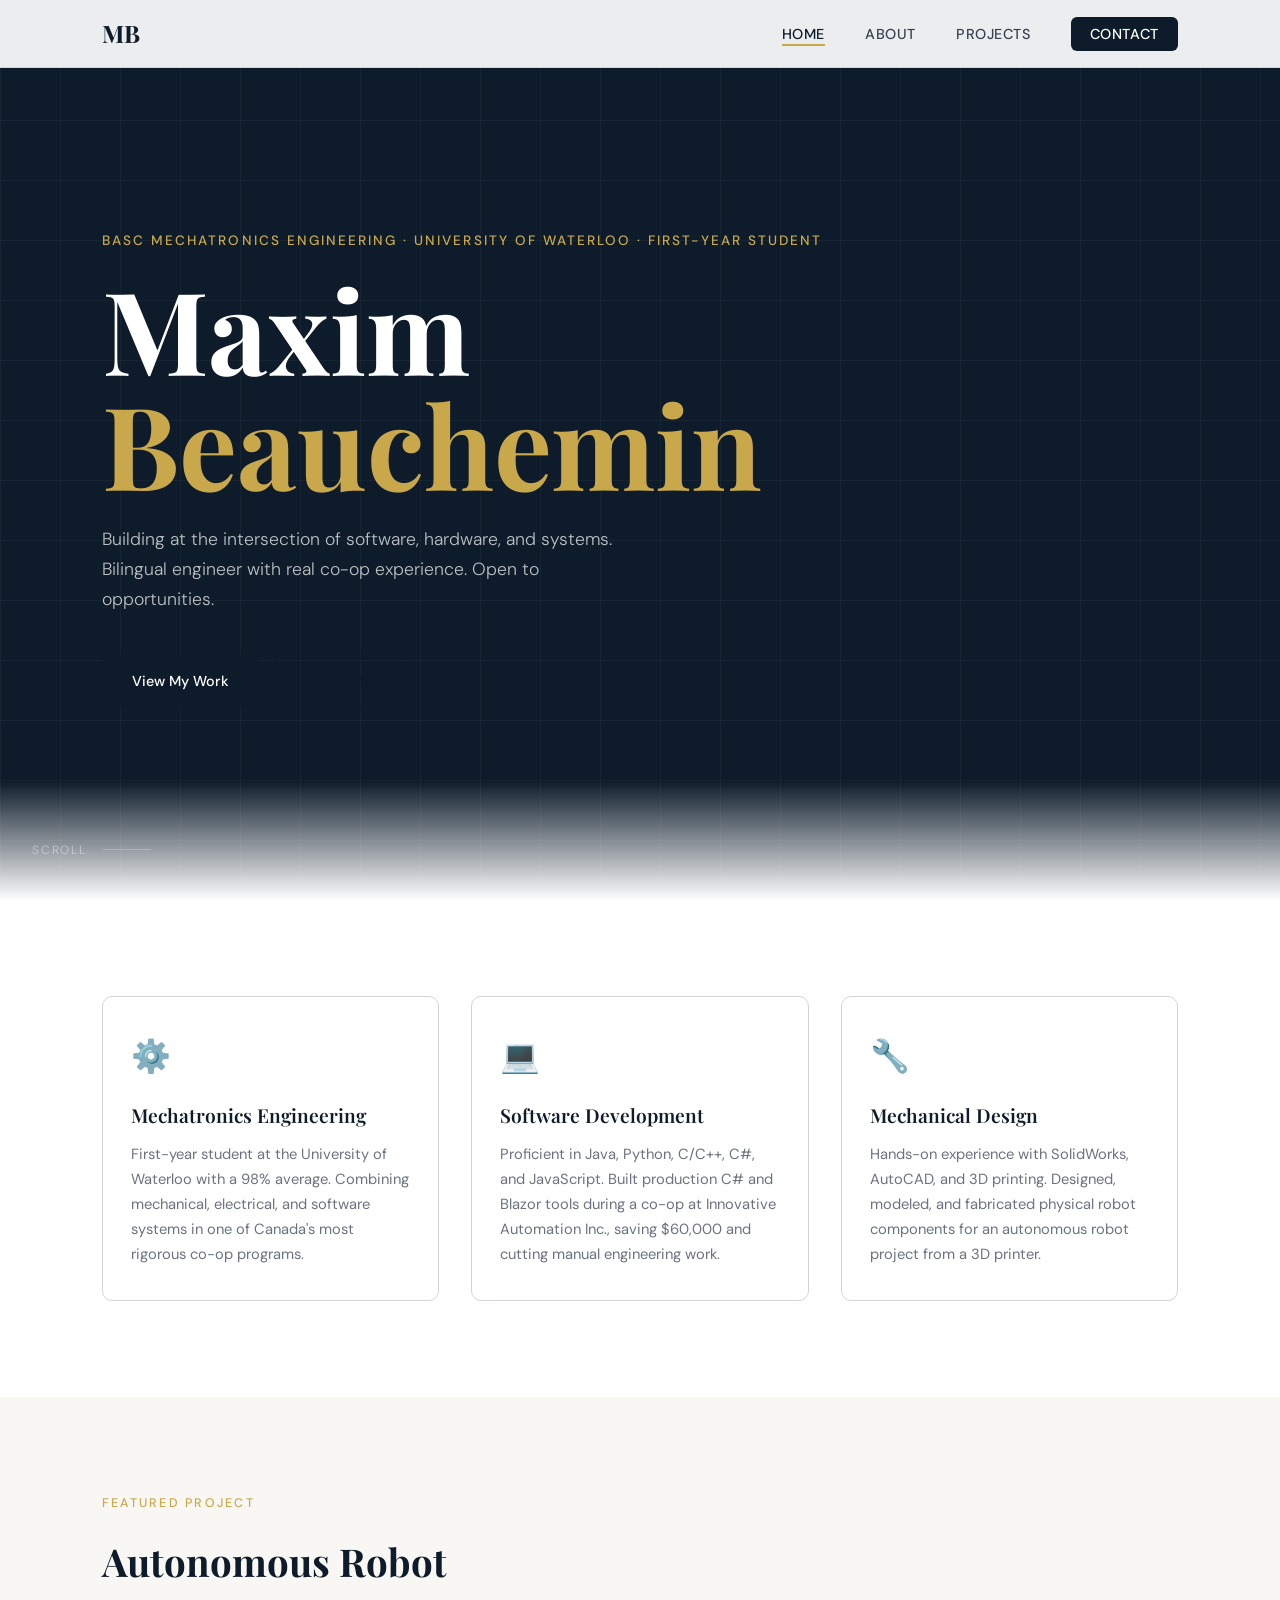
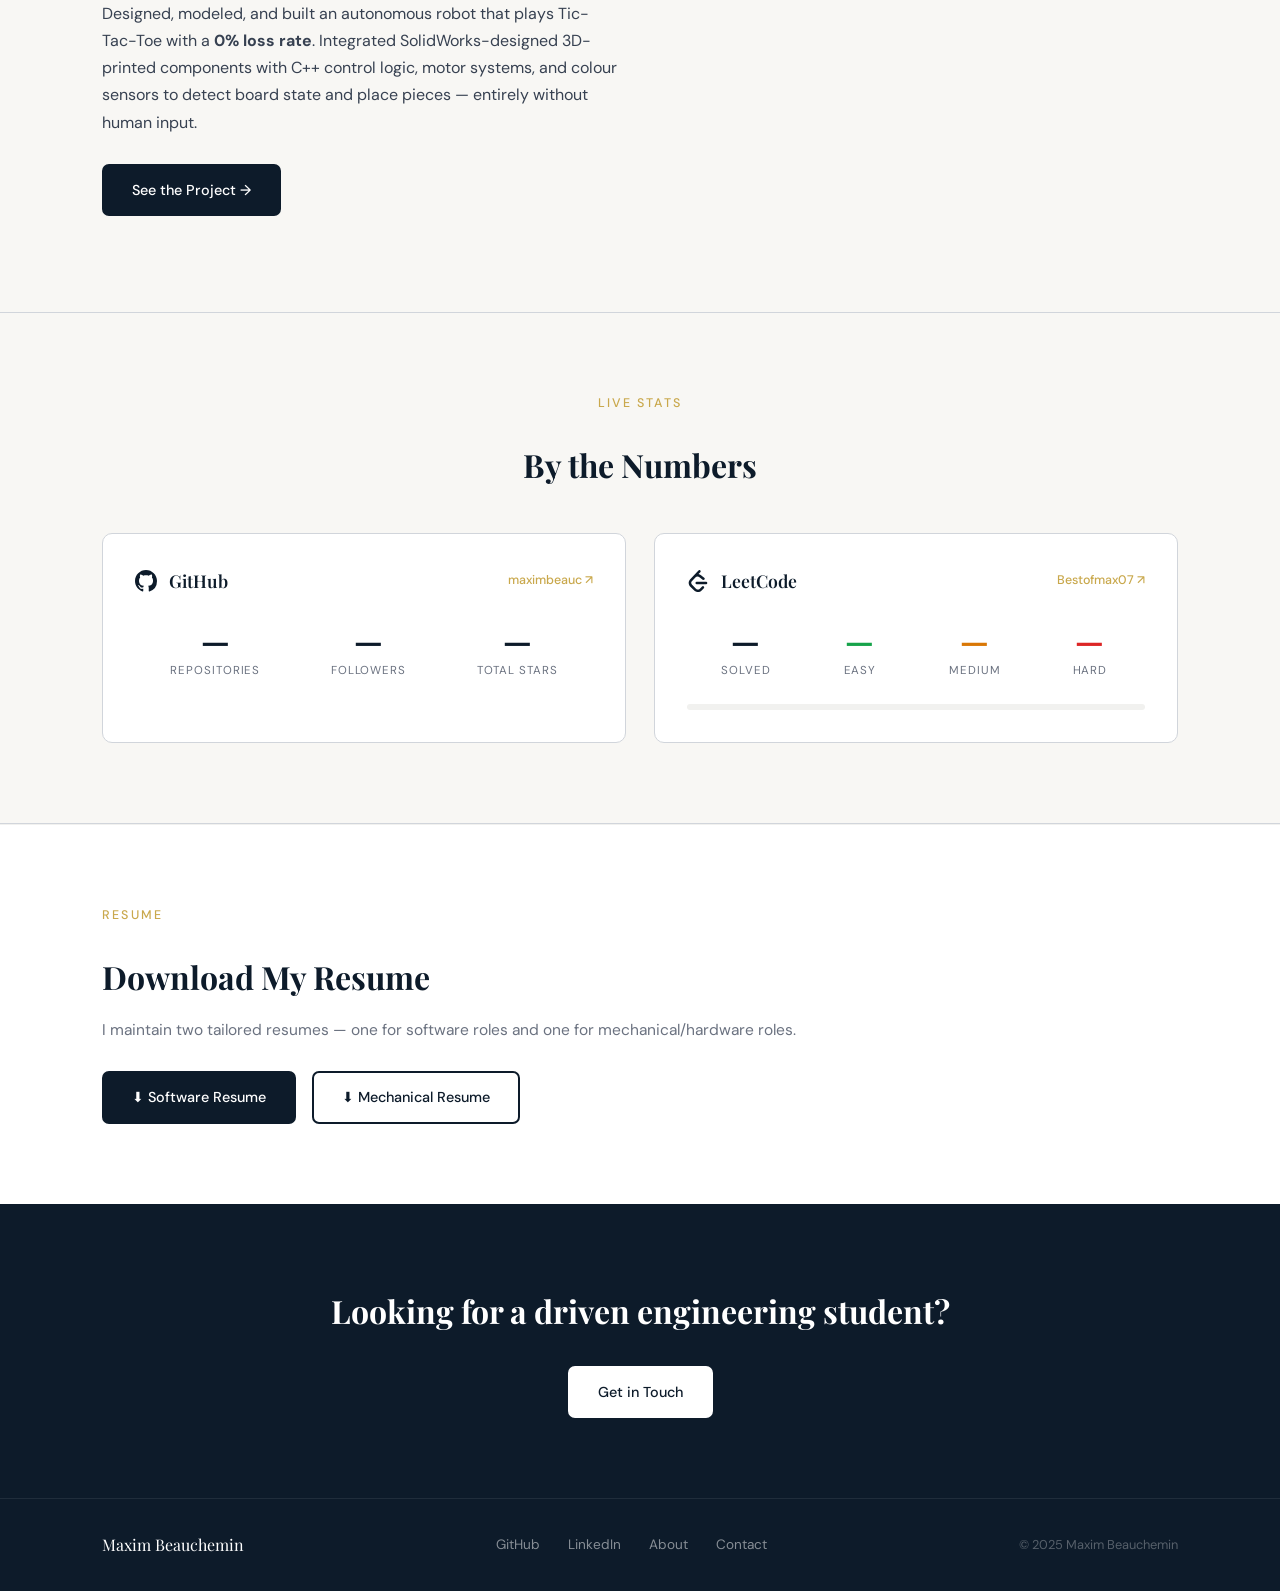
==== index.html @ 8a490d54 "Initial portfolio site" ====
<!DOCTYPE html>
<html lang="en">
<head>
  <meta charset="UTF-8" />
  <meta name="viewport" content="width=device-width, initial-scale=1.0"/>
  <title>Maxim Beauchemin — Mechatronics Engineering</title>
  <link rel="stylesheet" href="css/style.css" />
  <link href="https://fonts.googleapis.com/css2?family=Playfair+Display:wght@400;600;700&family=DM+Sans:ital,wght@0,300;0,400;0,500;1,300&display=swap" rel="stylesheet"/>
</head>
<body>

  <nav class="navbar" id="navbar">
    <div class="nav-inner">
      <a href="index.html" class="nav-logo">MB</a>
      <ul class="nav-links" id="navLinks">
        <li><a href="index.html" class="active">Home</a></li>
        <li><a href="about.html">About</a></li>
        <li><a href="projects.html">Projects</a></li>
        <li><a href="contact.html" class="nav-cta">Contact</a></li>
      </ul>
      <button class="nav-toggle" id="navToggle" aria-label="Toggle menu">
        <span></span><span></span><span></span>
      </button>
    </div>
  </nav>

  <section class="hero">
    <div class="hero-bg">
      <div class="hero-grid"></div>
    </div>
    <div class="hero-content">
      <p class="hero-eyebrow">BaSc Mechatronics Engineering · University of Waterloo · First-Year Student</p>
      <h1 class="hero-title">
        Maxim<br/>
        <span class="hero-title-accent">Beauchemin</span>
      </h1>
      <p class="hero-subtitle">
        Building at the intersection of software, hardware, and systems.<br/>
        Bilingual engineer with real co-op experience. Open to opportunities.
      </p>
      <div class="hero-actions">
        <a href="projects.html" class="btn btn-primary">View My Work</a>
        <a href="about.html" class="btn btn-secondary">About Me</a>
      </div>
    </div>
    <div class="hero-scroll-hint">
      <span>Scroll</span>
      <div class="scroll-line"></div>
    </div>
  </section>

  <section class="highlights">
    <div class="container">
      <div class="highlights-grid">
        <div class="highlight-card" data-animate>
          <div class="hc-icon">⚙️</div>
          <h3>Mechatronics Engineering</h3>
          <p>First-year student at the University of Waterloo with a 98% average. Combining mechanical, electrical, and software systems in one of Canada's most rigorous co-op programs.</p>
        </div>
        <div class="highlight-card" data-animate>
          <div class="hc-icon">💻</div>
          <h3>Software Development</h3>
          <p>Proficient in Java, Python, C/C++, C#, and JavaScript. Built production C# and Blazor tools during a co-op at Innovative Automation Inc., saving $60,000 and cutting manual engineering work.</p>
        </div>
        <div class="highlight-card" data-animate>
          <div class="hc-icon">🔧</div>
          <h3>Mechanical Design</h3>
          <p>Hands-on experience with SolidWorks, AutoCAD, and 3D printing. Designed, modeled, and fabricated physical robot components for an autonomous robot project from a 3D printer.</p>
        </div>
      </div>
    </div>
  </section>

  <section class="featured">
    <div class="container">
      <div class="section-label">Featured Project</div>
      <div class="featured-inner">
        <div class="featured-text">
          <h2>Autonomous Robot</h2>
          <p>Designed, modeled, and built an autonomous robot that plays Tic-Tac-Toe with a <strong>0% loss rate</strong>. Integrated SolidWorks-designed 3D-printed components with C++ control logic, motor systems, and colour sensors to detect board state and place pieces — entirely without human input.</p>
          <a href="projects.html#mte100" class="btn btn-primary">See the Project →</a>
        </div>
      </div>
    </div>
  </section>

  <!-- LIVE STATS -->
  <section class="live-stats">
    <div class="container">
      <div class="section-label" style="text-align:center;">Live Stats</div>
      <h2 class="live-stats-title">By the Numbers</h2>
      <div class="live-stats-grid">

        <!-- GitHub Card -->
        <div class="ls-card">
          <div class="ls-card-header">
            <svg class="ls-icon" viewBox="0 0 24 24" fill="currentColor"><path d="M12 0C5.37 0 0 5.37 0 12c0 5.31 3.435 9.795 8.205 11.385.6.105.825-.255.825-.57 0-.285-.015-1.23-.015-2.235-3.015.555-3.795-.735-4.035-1.41-.135-.345-.72-1.41-1.23-1.695-.42-.225-1.02-.78-.015-.795.945-.015 1.62.87 1.845 1.23 1.08 1.815 2.805 1.305 3.495.99.105-.78.42-1.305.765-1.605-2.67-.3-5.46-1.335-5.46-5.925 0-1.305.465-2.385 1.23-3.225-.12-.3-.54-1.53.12-3.18 0 0 1.005-.315 3.3 1.23.96-.27 1.98-.405 3-.405s2.04.135 3 .405c2.295-1.56 3.3-1.23 3.3-1.23.66 1.65.24 2.88.12 3.18.765.84 1.23 1.905 1.23 3.225 0 4.605-2.805 5.625-5.475 5.925.435.375.81 1.095.81 2.22 0 1.605-.015 2.895-.015 3.3 0 .315.225.69.825.57A12.02 12.02 0 0024 12c0-6.63-5.37-12-12-12z"/></svg>
            <span class="ls-card-title">GitHub</span>
            <a href="https://github.com/maximbeauc" target="_blank" rel="noopener" class="ls-card-link">maximbeauc ↗</a>
          </div>
          <div class="ls-stats-row">
            <div class="ls-stat">
              <span class="ls-num" id="gh-repos">—</span>
              <span class="ls-label">Repositories</span>
            </div>
            <div class="ls-stat">
              <span class="ls-num" id="gh-followers">—</span>
              <span class="ls-label">Followers</span>
            </div>
            <div class="ls-stat">
              <span class="ls-num" id="gh-stars">—</span>
              <span class="ls-label">Total Stars</span>
            </div>
          </div>
        </div>

        <!-- LeetCode Card -->
        <div class="ls-card">
          <div class="ls-card-header">
            <svg class="ls-icon" viewBox="0 0 24 24" fill="currentColor"><path d="M13.483 0a1.374 1.374 0 0 0-.961.438L7.116 6.226l-3.854 4.126a5.266 5.266 0 0 0-1.209 2.104 5.35 5.35 0 0 0-.125.513 5.527 5.527 0 0 0 .062 2.362 5.83 5.83 0 0 0 .349 1.017 5.938 5.938 0 0 0 1.271 1.818l4.277 4.193.039.038c2.248 2.165 5.852 2.133 8.063-.074l2.396-2.392c.54-.54.54-1.414.003-1.955a1.378 1.378 0 0 0-1.951-.003l-2.396 2.392a3.021 3.021 0 0 1-4.205.038l-.02-.019-4.276-4.193c-.652-.64-.972-1.469-.948-2.263a2.68 2.68 0 0 1 .066-.523 2.545 2.545 0 0 1 .619-1.164L9.13 8.114c1.058-1.134 3.204-1.27 4.43-.278l3.501 2.831c.593.48 1.461.387 1.94-.207a1.384 1.384 0 0 0-.207-1.943l-3.5-2.831c-.8-.647-1.766-1.045-2.774-1.202l2.015-2.158A1.384 1.384 0 0 0 13.483 0zm-2.866 12.815a1.38 1.38 0 0 0-1.38 1.382 1.38 1.38 0 0 0 1.38 1.382H20.79a1.38 1.38 0 0 0 1.38-1.382 1.38 1.38 0 0 0-1.38-1.382z"/></svg>
            <span class="ls-card-title">LeetCode</span>
            <a href="https://leetcode.com/Bestofmax07" target="_blank" rel="noopener" class="ls-card-link">Bestofmax07 ↗</a>
          </div>
          <div class="ls-stats-row">
            <div class="ls-stat">
              <span class="ls-num" id="lc-total">—</span>
              <span class="ls-label">Solved</span>
            </div>
            <div class="ls-stat">
              <span class="ls-num ls-easy" id="lc-easy">—</span>
              <span class="ls-label">Easy</span>
            </div>
            <div class="ls-stat">
              <span class="ls-num ls-medium" id="lc-medium">—</span>
              <span class="ls-label">Medium</span>
            </div>
            <div class="ls-stat">
              <span class="ls-num ls-hard" id="lc-hard">—</span>
              <span class="ls-label">Hard</span>
            </div>
          </div>
          <div class="lc-bar-wrap">
            <div class="lc-bar">
              <div class="lc-bar-fill lc-bar-easy"  id="lc-bar-easy"></div>
              <div class="lc-bar-fill lc-bar-medium" id="lc-bar-medium"></div>
              <div class="lc-bar-fill lc-bar-hard"   id="lc-bar-hard"></div>
            </div>
          </div>
        </div>

      </div>
    </div>
  </section>


  <section class="resume-section">
    <div class="container">
      <div class="section-label">Resume</div>
      <h2>Download My Resume</h2>
      <p>I maintain two tailored resumes — one for software roles and one for mechanical/hardware roles.</p>
      <div class="resume-buttons">
        <a href="assets/Resumes/Software_Resume.pdf" download class="btn btn-primary">⬇ Software Resume</a>
        <a href="assets/Resumes/Mechanical_Resume.pdf" download class="btn btn-secondary">⬇ Mechanical Resume</a>
      </div>
    </div>
  </section>
  
  <section class="cta-strip">
    <div class="container">
      <h2>Looking for a driven engineering student?</h2>
      <a href="contact.html" class="btn btn-light">Get in Touch</a>
    </div>
  </section>

  <footer class="footer">
    <div class="container footer-inner">
      <span class="footer-name">Maxim Beauchemin</span>
      <div class="footer-links">
        <a href="https://github.com/maximbeauc" target="_blank" rel="noopener">GitHub</a>
        <a href="https://linkedin.com/in/maximbeauc" target="_blank" rel="noopener">LinkedIn</a>
        <a href="about.html">About</a>
        <a href="contact.html">Contact</a>
      </div>
      <span class="footer-copy">© 2025 Maxim Beauchemin</span>
    </div>
  </footer>

  <script src="js/main.js"></script>
</body>
</html>
---- css/style.css ----
/* =============================================
   MAXIM BEAUCHEMIN — PORTFOLIO
   Professional & Polished
   ============================================= */

:root {
  --navy:    #0d1b2a;
  --navy-mid:#1b2e44;
  --blue:    #1a56db;
  --blue-lt: #3b82f6;
  --gold:    #c9a84c;
  --gold-lt: #e8c96a;
  --white:   #ffffff;
  --off-white:#f8f7f4;
  --gray-100:#f1f1ef;
  --gray-300:#d1d5db;
  --gray-500:#6b7280;
  --gray-700:#374151;
  --text:    #1a1a2e;

  --font-display: 'Playfair Display', Georgia, serif;
  --font-body:    'DM Sans', sans-serif;

  --nav-h: 68px;
  --radius: 10px;
  --shadow: 0 4px 24px rgba(13,27,42,0.10);
  --shadow-lg: 0 12px 48px rgba(13,27,42,0.16);
  --transition: 0.25s ease;
}

*, *::before, *::after { box-sizing: border-box; margin: 0; padding: 0; }
html { scroll-behavior: smooth; font-size: 16px; }
body {
  font-family: var(--font-body);
  color: var(--text);
  background: var(--white);
  line-height: 1.7;
  -webkit-font-smoothing: antialiased;
}
img { max-width: 100%; display: block; }
a { color: inherit; text-decoration: none; }
ul { list-style: none; }
.container { max-width: 1140px; margin: 0 auto; padding: 0 2rem; }

/* NAV */
.navbar {
  position: fixed; top: 0; left: 0; right: 0;
  z-index: 1000; height: var(--nav-h);
  background: rgba(255,255,255,0.92);
  backdrop-filter: blur(12px);
  border-bottom: 1px solid var(--gray-300);
  transition: box-shadow var(--transition);
}
.navbar.scrolled { box-shadow: var(--shadow); }
.nav-inner {
  max-width: 1140px; margin: 0 auto; padding: 0 2rem;
  height: 100%; display: flex; align-items: center; justify-content: space-between;
}
.nav-logo { font-family: var(--font-display); font-weight: 700; font-size: 1.5rem; color: var(--navy); }
.nav-links { display: flex; align-items: center; gap: 2.5rem; }
.nav-links a {
  font-size: 0.9rem; font-weight: 500; color: var(--gray-700);
  letter-spacing: 0.04em; text-transform: uppercase;
  transition: color var(--transition); position: relative;
}
.nav-links a::after {
  content: ''; position: absolute; bottom: -3px; left: 0; right: 0;
  height: 2px; background: var(--gold);
  transform: scaleX(0); transition: transform var(--transition);
}
.nav-links a:hover, .nav-links a.active { color: var(--navy); }
.nav-links a:hover::after, .nav-links a.active::after { transform: scaleX(1); }
.nav-links .nav-cta {
  background: var(--navy); color: var(--white) !important;
  padding: 0.5rem 1.2rem; border-radius: 6px;
  transition: background var(--transition), transform var(--transition);
}
.nav-links .nav-cta::after { display: none; }
.nav-links .nav-cta:hover { background: var(--blue); transform: translateY(-1px); }
.nav-toggle { display: none; flex-direction: column; gap: 5px; background: none; border: none; cursor: pointer; padding: 4px; }
.nav-toggle span { display: block; width: 24px; height: 2px; background: var(--navy); border-radius: 2px; transition: var(--transition); }

/* BUTTONS */
.btn {
  display: inline-flex; align-items: center; gap: 0.4rem;
  font-family: var(--font-body); font-size: 0.9rem; font-weight: 500;
  padding: 0.75rem 1.75rem; border-radius: 7px; cursor: pointer;
  transition: all var(--transition); border: 2px solid transparent;
}
.btn-primary { background: var(--navy); color: var(--white); border-color: var(--navy); }
.btn-primary:hover { background: var(--blue); border-color: var(--blue); transform: translateY(-2px); box-shadow: 0 6px 20px rgba(26,86,219,0.25); }
.btn-secondary { background: transparent; color: var(--navy); border-color: var(--navy); }
.btn-secondary:hover { background: var(--navy); color: var(--white); transform: translateY(-2px); }
.btn-light { background: var(--white); color: var(--navy); border-color: var(--white); }
.btn-light:hover { background: var(--gold-lt); border-color: var(--gold-lt); transform: translateY(-2px); }
.btn-sm { font-size: 0.82rem; padding: 0.5rem 1.1rem; }
.btn-full { width: 100%; justify-content: center; }

/* HERO */
.hero {
  min-height: 100vh; display: flex; align-items: center;
  position: relative; overflow: hidden;
  background: var(--navy); padding-top: var(--nav-h);
}
.hero-bg { position: absolute; inset: 0; pointer-events: none; }
.hero-grid {
  position: absolute; inset: 0;
  background-image:
    linear-gradient(rgba(255,255,255,0.04) 1px, transparent 1px),
    linear-gradient(90deg, rgba(255,255,255,0.04) 1px, transparent 1px);
  background-size: 60px 60px;
}
.hero-bg::after {
  content: ''; position: absolute; bottom: -1px; left: 0; right: 0;
  height: 120px; background: linear-gradient(to bottom, transparent, var(--white));
}
.hero-content {
  position: relative; z-index: 2;
  padding: 6rem 2rem 8rem;
  max-width: 1140px; margin: 0 auto; width: 100%;
}
.hero-eyebrow {
  font-size: 0.85rem; font-weight: 500; letter-spacing: 0.15em;
  text-transform: uppercase; color: var(--gold); margin-bottom: 1.2rem;
  opacity: 0; animation: fadeUp 0.7s 0.2s forwards;
}
.hero-title {
  font-family: var(--font-display);
  font-size: clamp(3.5rem, 9vw, 7.5rem);
  font-weight: 700; line-height: 1.0; color: var(--white); margin-bottom: 1.5rem;
  opacity: 0; animation: fadeUp 0.7s 0.35s forwards;
}
.hero-title-accent { color: var(--gold); display: block; }
.hero-subtitle {
  font-size: 1.1rem; font-weight: 300; color: rgba(255,255,255,0.72);
  max-width: 520px; margin-bottom: 2.5rem; line-height: 1.7;
  opacity: 0; animation: fadeUp 0.7s 0.5s forwards;
}
.hero-actions { display: flex; gap: 1rem; flex-wrap: wrap; opacity: 0; animation: fadeUp 0.7s 0.65s forwards; }
.hero-scroll-hint {
  position: absolute; bottom: 2.5rem; left: 2rem;
  display: flex; align-items: center; gap: 1rem;
  opacity: 0; animation: fadeIn 1s 1.2s forwards;
}
.hero-scroll-hint span { font-size: 0.75rem; letter-spacing: 0.15em; text-transform: uppercase; color: rgba(255,255,255,0.4); }
.scroll-line { width: 48px; height: 1px; background: rgba(255,255,255,0.25); position: relative; overflow: hidden; }
.scroll-line::after {
  content: ''; position: absolute; top: 0; left: -100%;
  width: 100%; height: 100%; background: var(--gold);
  animation: scrollSlide 2s 1.5s infinite;
}

/* HIGHLIGHTS */
.highlights { padding: 6rem 0; background: var(--white); }
.highlights-grid { display: grid; grid-template-columns: repeat(auto-fit, minmax(280px, 1fr)); gap: 2rem; }
.highlight-card {
  padding: 2rem 1.75rem; border: 1px solid var(--gray-300); border-radius: var(--radius);
  transition: transform var(--transition), box-shadow var(--transition), border-color var(--transition);
  opacity: 0; transform: translateY(20px);
}
.highlight-card.visible { opacity: 1; transform: translateY(0); transition: opacity 0.6s ease, transform 0.6s ease, box-shadow var(--transition), border-color var(--transition); }
.highlight-card:hover { transform: translateY(-4px); box-shadow: var(--shadow-lg); border-color: var(--gold); }
.hc-icon { font-size: 2rem; margin-bottom: 1rem; }
.highlight-card h3 { font-family: var(--font-display); font-size: 1.2rem; font-weight: 600; color: var(--navy); margin-bottom: 0.65rem; }
.highlight-card p { font-size: 0.92rem; color: var(--gray-500); line-height: 1.7; }

/* FEATURED */
.featured { padding: 6rem 0; background: var(--off-white); }
.section-label { font-size: 0.78rem; font-weight: 500; letter-spacing: 0.18em; text-transform: uppercase; color: var(--gold); margin-bottom: 1.5rem; }
.featured-inner { display: flex; align-items: center; gap: 4rem; }
.featured-text { flex: 1; }
.featured-text h2 { font-family: var(--font-display); font-size: 2.4rem; color: var(--navy); margin-bottom: 1rem; line-height: 1.2; }
.featured-text p { font-size: 1rem; color: var(--gray-700); margin-bottom: 1.75rem; max-width: 520px; }
.featured-badge { flex-shrink: 0; width: 180px; height: 180px; border-radius: 50%; background: var(--navy); display: flex; align-items: center; justify-content: center; }
.badge-inner { text-align: center; color: var(--white); }
.badge-label { display: block; font-family: var(--font-display); font-size: 2rem; font-weight: 700; color: var(--gold); line-height: 1; }
.badge-course { display: block; font-size: 1rem; font-weight: 500; margin-top: 0.25rem; }
.badge-year { display: block; font-size: 0.8rem; opacity: 0.6; margin-top: 0.15rem; }

/* RESUME SECTION */
.resume-section { padding: 5rem 0; background: var(--white); border-top: 1px solid var(--gray-100); }
.resume-section h2 { font-family: var(--font-display); font-size: 2rem; color: var(--navy); margin-bottom: 0.75rem; }
.resume-section p { font-size: 0.97rem; color: var(--gray-500); margin-bottom: 1.75rem; }
.resume-buttons { display: flex; gap: 1rem; flex-wrap: wrap; }

/* CTA STRIP */
.cta-strip { background: var(--navy); padding: 5rem 0; text-align: center; }
.cta-strip h2 { font-family: var(--font-display); font-size: 2rem; color: var(--white); margin-bottom: 1.75rem; }

/* FOOTER */
.footer { background: var(--navy); border-top: 1px solid rgba(255,255,255,0.08); padding: 2rem 0; }
.footer-inner { display: flex; align-items: center; justify-content: space-between; flex-wrap: wrap; gap: 1rem; }
.footer-name { font-family: var(--font-display); color: var(--white); font-size: 1rem; }
.footer-links { display: flex; gap: 1.75rem; }
.footer-links a { font-size: 0.85rem; color: rgba(255,255,255,0.5); transition: color var(--transition); }
.footer-links a:hover { color: var(--gold); }
.footer-copy { font-size: 0.8rem; color: rgba(255,255,255,0.3); }

/* PAGE HERO */
.page-hero { background: var(--navy); padding: calc(var(--nav-h) + 4rem) 0 4rem; }
.page-hero .hero-eyebrow { animation: none; opacity: 1; }
.page-title { font-family: var(--font-display); font-size: clamp(2.5rem, 6vw, 4.5rem); font-weight: 700; color: var(--white); line-height: 1.1; }

/* TAGS */
.tags { display: flex; flex-wrap: wrap; gap: 0.5rem; }
.tag { font-size: 0.78rem; font-weight: 500; padding: 0.3rem 0.75rem; background: var(--gray-100); color: var(--navy); border-radius: 20px; border: 1px solid var(--gray-300); }

/* ABOUT */
.about-main { padding: 5rem 0 6rem; }
.about-grid { display: grid; grid-template-columns: 1fr 1fr; gap: 4rem; margin-bottom: 5rem; }
.about-bio h2 { font-family: var(--font-display); font-size: 2rem; color: var(--navy); margin-bottom: 1.2rem; }
.about-bio p { font-size: 0.97rem; color: var(--gray-700); margin-bottom: 1rem; line-height: 1.75; }
.about-skills h3 { font-family: var(--font-display); font-size: 1.3rem; color: var(--navy); margin-bottom: 1.2rem;}
.skills-subhead { margin-top: 2rem !important; }
.skills-list { display: flex; flex-direction: column; gap: 0.9rem; margin-bottom: 1.5rem; }
.skill-item { display: flex; align-items: center; gap: 1rem; }
.skill-name { width: 110px; font-size: 0.88rem; font-weight: 500; color: var(--navy); flex-shrink: 0; }
.skill-bar { flex: 1; height: 6px; background: var(--gray-100); border-radius: 3px; overflow: hidden; }
.skill-fill { height: 100%; width: 0; background: linear-gradient(90deg, var(--navy), var(--blue-lt)); border-radius: 3px; transition: width 1s cubic-bezier(0.4,0,0.2,1); }
.skill-fill.animated { width: var(--pct); }

/* EXPERIENCE */
.experience-section { margin-bottom: 4rem; }
.experience-section h2 { font-family: var(--font-display); font-size: 2rem; color: var(--navy); margin-bottom: 1.5rem; }
.exp-card { border: 1px solid var(--gray-300); border-radius: var(--radius); padding: 1.75rem 2rem; margin-bottom: 1.25rem; background: var(--off-white); transition: border-color var(--transition), box-shadow var(--transition); }
.exp-card:hover { border-color: var(--gold); box-shadow: var(--shadow); }
.exp-header { display: flex; justify-content: space-between; align-items: flex-start; gap: 1rem; margin-bottom: 1rem; flex-wrap: wrap; }
.exp-header h3 { font-family: var(--font-display); font-size: 1.15rem; color: var(--navy); margin-bottom: 0.2rem; }
.exp-company { font-size: 0.9rem; color: var(--gray-500); }
.exp-date { font-size: 0.8rem; font-weight: 500; color: var(--gold); white-space: nowrap; background: rgba(201,168,76,0.1); padding: 0.25rem 0.65rem; border-radius: 20px; border: 1px solid rgba(201,168,76,0.3); flex-shrink: 0; }
.exp-bullets { list-style: none; margin-bottom: 1rem; display: flex; flex-direction: column; gap: 0.4rem; }
.exp-bullets li { font-size: 0.9rem; color: var(--gray-700); padding-left: 1.1rem; position: relative; line-height: 1.6; }
.exp-bullets li::before { content: '→'; position: absolute; left: 0; color: var(--gold); font-size: 0.8rem; }
.exp-tags { display: flex; flex-wrap: wrap; gap: 0.4rem; }

/* EDUCATION */
.education-section { margin-bottom: 4rem; }
.education-section h2 { font-family: var(--font-display); font-size: 2rem; color: var(--navy); margin-bottom: 1.5rem; }
.edu-card { display: flex; align-items: flex-start; gap: 1.75rem; padding: 2rem; border: 1px solid var(--gray-300); border-radius: var(--radius); background: var(--off-white); }
.edu-logo { width: 60px; height: 60px; background: var(--navy); color: var(--gold); font-family: var(--font-display); font-weight: 700; font-size: 1.2rem; border-radius: 10px; display: flex; align-items: center; justify-content: center; flex-shrink: 0; }
.edu-info h3 { font-family: var(--font-display); font-size: 1.25rem; color: var(--navy); margin-bottom: 0.25rem; }
.edu-degree { font-size: 0.95rem; color: var(--gray-700); margin-bottom: 0.25rem; }
.edu-year { font-size: 0.85rem; color: var(--gold); font-weight: 500; margin-bottom: 0.6rem; }
.edu-note { font-size: 0.88rem; color: var(--gray-500); line-height: 1.6; }

/* PROJECTS */
.projects-section { padding: 5rem 0 6rem; }
.project-featured { background: var(--off-white); border: 1px solid var(--gray-300); border-radius: 16px; padding: 3rem; margin-bottom: 4rem; opacity: 0; transform: translateY(20px); }
.project-featured.visible { opacity: 1; transform: translateY(0); transition: opacity 0.6s, transform 0.6s; }
.pf-tag { font-size: 0.78rem; font-weight: 500; letter-spacing: 0.1em; text-transform: uppercase; color: var(--gold); margin-bottom: 0.75rem; }
.pf-header h2 { font-family: var(--font-display); font-size: 2rem; color: var(--navy); margin-bottom: 1rem; }
.pf-desc { font-size: 0.97rem; color: var(--gray-700); max-width: 720px; line-height: 1.75; margin-bottom: 1.25rem; }
.pf-bullets { list-style: none; margin-bottom: 1.5rem; display: flex; flex-direction: column; gap: 0.45rem; max-width: 720px; }
.pf-bullets li { font-size: 0.92rem; color: var(--gray-700); padding-left: 1.2rem; position: relative; line-height: 1.6; }
.pf-bullets li::before { content: '→'; position: absolute; left: 0; color: var(--gold); font-size: 0.8rem; }
.pf-tags { margin-bottom: 1.5rem; display: flex; flex-wrap: wrap; gap: 0.5rem; }
.pf-video-section { margin-top: 2.5rem; padding-top: 2.5rem; border-top: 1px solid var(--gray-300); }
.pf-video-section h3 { font-family: var(--font-display); font-size: 1.25rem; color: var(--navy); margin-bottom: 1.25rem; }
.video-container { border-radius: 10px; overflow: hidden; background: var(--navy); }
.video-placeholder { aspect-ratio: 16/9; display: flex; align-items: center; justify-content: center; background: linear-gradient(135deg, var(--navy-mid), var(--navy)); }
.vp-inner { text-align: center; padding: 2rem; max-width: 600px; }
.vp-icon { width: 64px; height: 64px; background: rgba(201,168,76,0.2); border: 2px solid var(--gold); border-radius: 50%; display: flex; align-items: center; justify-content: center; font-size: 1.5rem; color: var(--gold); margin: 0 auto 1rem; }
.vp-title { font-family: var(--font-display); font-size: 1.2rem; color: var(--white); margin-bottom: 0.75rem; }
.vp-note { font-size: 0.82rem; color: rgba(255,255,255,0.5); line-height: 1.6; text-align: left; }
.vp-note code { background: rgba(255,255,255,0.1); padding: 0.15em 0.45em; border-radius: 4px; font-family: monospace; font-size: 0.78rem; color: var(--gold-lt); word-break: break-all; }
.project-video { width: 100%; aspect-ratio: 16/9; display: block; border: none; }
.projects-grid-header { display: flex; align-items: center; justify-content: space-between; margin-bottom: 2rem; flex-wrap: wrap; gap: 1rem; }
.projects-grid-header h2 { font-family: var(--font-display); font-size: 1.9rem; color: var(--navy); }
.projects-grid { display: grid; grid-template-columns: repeat(auto-fit, minmax(260px, 1fr)); gap: 1.75rem; }
.project-card { border: 1px solid var(--gray-300); border-radius: var(--radius); padding: 1.75rem; display: flex; flex-direction: column; transition: transform var(--transition), box-shadow var(--transition), border-color var(--transition); background: var(--white); opacity: 0; transform: translateY(20px); }
.project-card.visible { opacity: 1; transform: translateY(0); transition: opacity 0.6s ease, transform 0.6s ease, box-shadow var(--transition), border-color var(--transition); }
.project-card:hover { transform: translateY(-5px); box-shadow: var(--shadow-lg); border-color: var(--gold); }
.pc-top { display: flex; align-items: center; justify-content: space-between; margin-bottom: 0.75rem; }
.pc-lang { font-size: 0.75rem; font-weight: 600; padding: 0.25rem 0.65rem; border-radius: 20px; text-transform: uppercase; letter-spacing: 0.05em; }
.pc-lang.java { background: #fef3c7; color: #92400e; }
.pc-lang.python { background: #dbeafe; color: #1e40af; }
.pc-lang.cpp { background: #f3e8ff; color: #6b21a8; }
.pc-github-link { color: var(--gray-500); transition: color var(--transition); display: flex; }
.pc-github-link:hover { color: var(--navy); }
.pc-github-link svg { width: 20px; height: 20px; }
.project-card h3 { font-family: var(--font-display); font-size: 1.15rem; color: var(--navy); margin-bottom: 0.5rem; }
.project-card p { font-size: 0.88rem; color: var(--gray-500); line-height: 1.65; flex: 1; margin-bottom: 1.25rem; }
.pc-tags { display: flex; flex-wrap: wrap; gap: 0.4rem; margin-bottom: 1.25rem; }
.pc-actions { margin-top: auto; }

/* CONTACT */
.contact-section { padding: 5rem 0 6rem; }
.contact-grid { display: grid; grid-template-columns: 1fr 1fr; gap: 4rem; align-items: start; }
.contact-info h2 { font-family: var(--font-display); font-size: 2rem; color: var(--navy); margin-bottom: 1rem; }
.contact-info p { font-size: 0.97rem; color: var(--gray-700); margin-bottom: 1rem; line-height: 1.75; }
.contact-links { display: flex; flex-direction: column; gap: 1rem; margin-top: 2rem; }
.contact-link-card { display: flex; align-items: center; gap: 1rem; padding: 1rem 1.25rem; border: 1px solid var(--gray-300); border-radius: var(--radius); transition: border-color var(--transition), transform var(--transition), box-shadow var(--transition); }
.contact-link-card:hover { border-color: var(--gold); transform: translateX(4px); box-shadow: var(--shadow); }
.clc-icon { font-size: 1.3rem; width: 40px; height: 40px; background: var(--off-white); border-radius: 8px; display: flex; align-items: center; justify-content: center; flex-shrink: 0; }
.clc-text { display: flex; flex-direction: column; }
.clc-label { font-size: 0.75rem; font-weight: 500; text-transform: uppercase; letter-spacing: 0.1em; color: var(--gray-500); }
.clc-value { font-size: 0.92rem; color: var(--navy); }
.contact-form-wrap { background: var(--off-white); border: 1px solid var(--gray-300); border-radius: 14px; padding: 2.5rem; }
.contact-form { display: flex; flex-direction: column; gap: 1.25rem; }
.form-group { display: flex; flex-direction: column; gap: 0.4rem; }
.form-group label { font-size: 0.83rem; font-weight: 500; color: var(--navy); text-transform: uppercase; letter-spacing: 0.06em; }
.form-group input, .form-group textarea { font-family: var(--font-body); font-size: 0.95rem; padding: 0.75rem 1rem; border: 1px solid var(--gray-300); border-radius: 7px; background: var(--white); color: var(--text); outline: none; transition: border-color var(--transition), box-shadow var(--transition); }
.form-group input:focus, .form-group textarea:focus { border-color: var(--navy); box-shadow: 0 0 0 3px rgba(13,27,42,0.08); }
.form-group textarea { resize: vertical; min-height: 120px; }
.form-note { font-size: 0.85rem; text-align: center; min-height: 1.2em; color: var(--gray-500); transition: color var(--transition); }
.form-note.success { color: #16a34a; }
.form-note.error { color: #dc2626; }

/* ANIMATIONS */
@keyframes fadeUp { from { opacity: 0; transform: translateY(24px); } to { opacity: 1; transform: translateY(0); } }
@keyframes fadeIn { from { opacity: 0; } to { opacity: 1; } }
@keyframes scrollSlide { 0% { left: -100%; } 50% { left: 100%; } 100% { left: 100%; } }

/* RESPONSIVE */
@media (max-width: 768px) {
  .nav-links { display: none; position: fixed; top: var(--nav-h); left: 0; right: 0; background: var(--white); flex-direction: column; gap: 0; padding: 1rem 0 1.5rem; border-bottom: 1px solid var(--gray-300); box-shadow: var(--shadow); }
  .nav-links.open { display: flex; }
  .nav-links li { width: 100%; }
  .nav-links a { display: block; padding: 0.85rem 2rem; }
  .nav-links a::after { display: none; }
  .nav-links .nav-cta { margin: 0.5rem 2rem 0; text-align: center; border-radius: 6px; }
  .nav-toggle { display: flex; }
  .hero-title { font-size: clamp(3rem, 13vw, 5rem); }
  .featured-inner { flex-direction: column; gap: 2rem; }
  .featured-badge { align-self: flex-start; }
  .about-grid { grid-template-columns: 1fr; gap: 2.5rem; }
  .contact-grid { grid-template-columns: 1fr; gap: 2.5rem; }
  .project-featured { padding: 2rem; }
  .footer-inner { flex-direction: column; text-align: center; }
  .projects-grid-header { flex-direction: column; align-items: flex-start; }
  .exp-header { flex-direction: column; }
}
@media (max-width: 480px) {
  .container { padding: 0 1.25rem; }
  .hero-actions, .resume-buttons { flex-direction: column; }
  .hero-actions .btn, .resume-buttons .btn { width: 100%; justify-content: center; }
  .edu-card { flex-direction: column; }
}
.skill-group {
  margin-bottom: 1.75rem;
}
.skill-group:last-child {
  margin-bottom: 0;
}
.skill-group h3 {
  font-family: var(--font-display);
  font-size: 1rem;
  font-weight: 600;
  color: var(--navy);
  margin-bottom: 0.75rem;
  text-transform: uppercase;
  letter-spacing: 0.06em;
  font-size: 0.8rem;
}
.live-stats {
  padding: 5rem 0;
  background: var(--off-white);
  border-top: 1px solid var(--gray-300);
  border-bottom: 1px solid var(--gray-300);
}
.live-stats-title {
  font-family: var(--font-display);
  font-size: 2rem;
  color: var(--navy);
  text-align: center;
  margin-bottom: 2.5rem;
}
.live-stats-grid {
  display: grid;
  grid-template-columns: 1fr 1fr;
  gap: 1.75rem;
}
.ls-card {
  background: var(--white);
  border: 1px solid var(--gray-300);
  border-radius: var(--radius);
  padding: 2rem;
  transition: box-shadow var(--transition), border-color var(--transition);
}
.ls-card:hover {
  box-shadow: var(--shadow-lg);
  border-color: var(--gold);
}
.ls-card-header {
  display: flex;
  align-items: center;
  gap: 0.75rem;
  margin-bottom: 1.75rem;
}
.ls-icon {
  width: 22px;
  height: 22px;
  color: var(--navy);
  flex-shrink: 0;
}
.ls-card-title {
  font-family: var(--font-display);
  font-size: 1.1rem;
  font-weight: 600;
  color: var(--navy);
  flex: 1;
}
.ls-card-link {
  font-size: 0.78rem;
  color: var(--gold);
  font-weight: 500;
  transition: color var(--transition);
}
.ls-card-link:hover { color: var(--navy); }

.ls-stats-row {
  display: flex;
  gap: 0;
  justify-content: space-around;
  text-align: center;
}
.ls-stat {
  display: flex;
  flex-direction: column;
  align-items: center;
  gap: 0.3rem;
}
.ls-num {
  font-family: var(--font-display);
  font-size: 2rem;
  font-weight: 700;
  color: var(--navy);
  line-height: 1;
  min-width: 2ch;
}
.ls-easy   { color: #16a34a; }
.ls-medium { color: #d97706; }
.ls-hard   { color: #dc2626; }
.ls-label {
  font-size: 0.72rem;
  text-transform: uppercase;
  letter-spacing: 0.08em;
  color: var(--gray-500);
  white-space: nowrap;
}

/* LeetCode progress bar */
.lc-bar-wrap { margin-top: 1.5rem; }
.lc-bar {
  height: 6px;
  border-radius: 3px;
  background: var(--gray-100);
  display: flex;
  overflow: hidden;
}
.lc-bar-fill {
  height: 100%;
  transition: width 1s cubic-bezier(0.4,0,0.2,1);
  width: 0;
}
.lc-bar-easy   { background: #16a34a; }
.lc-bar-medium { background: #d97706; }
.lc-bar-hard   { background: #dc2626; }

@media (max-width: 640px) {
  .live-stats-grid { grid-template-columns: 1fr; }
}
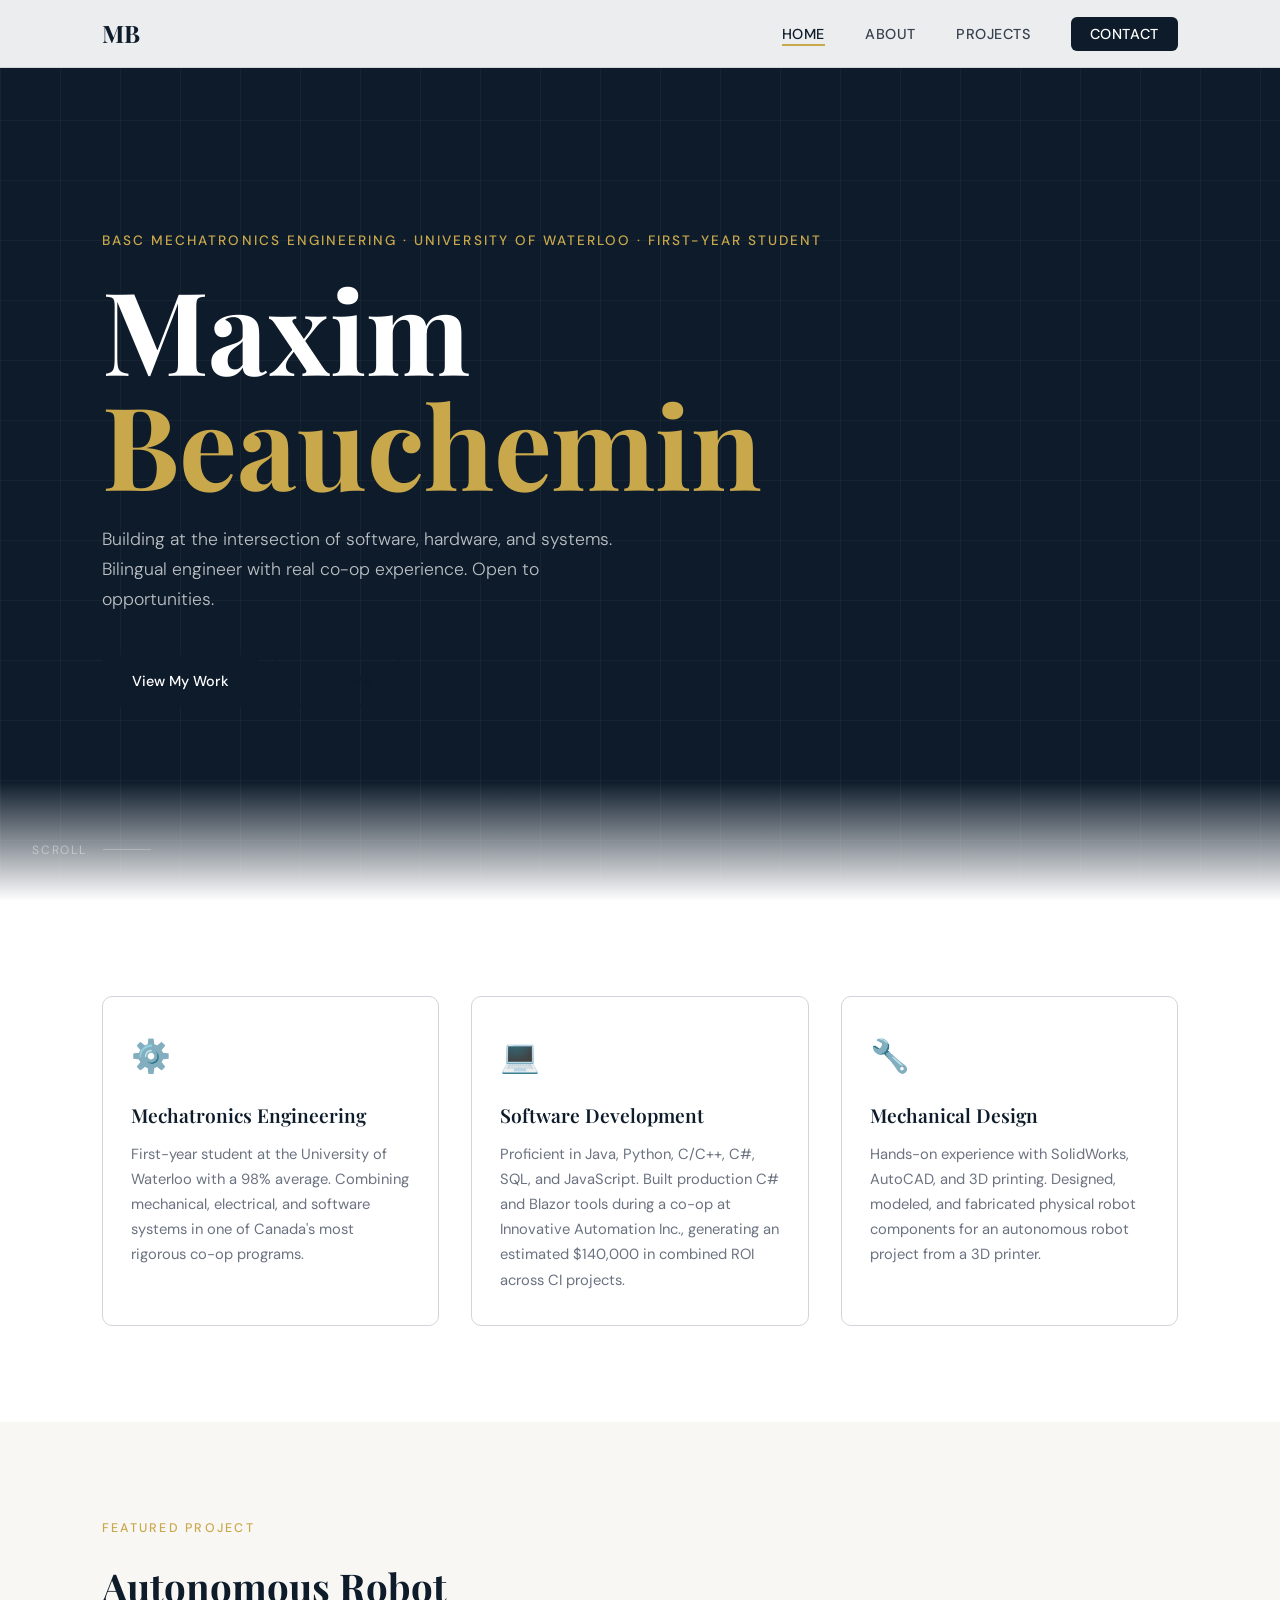
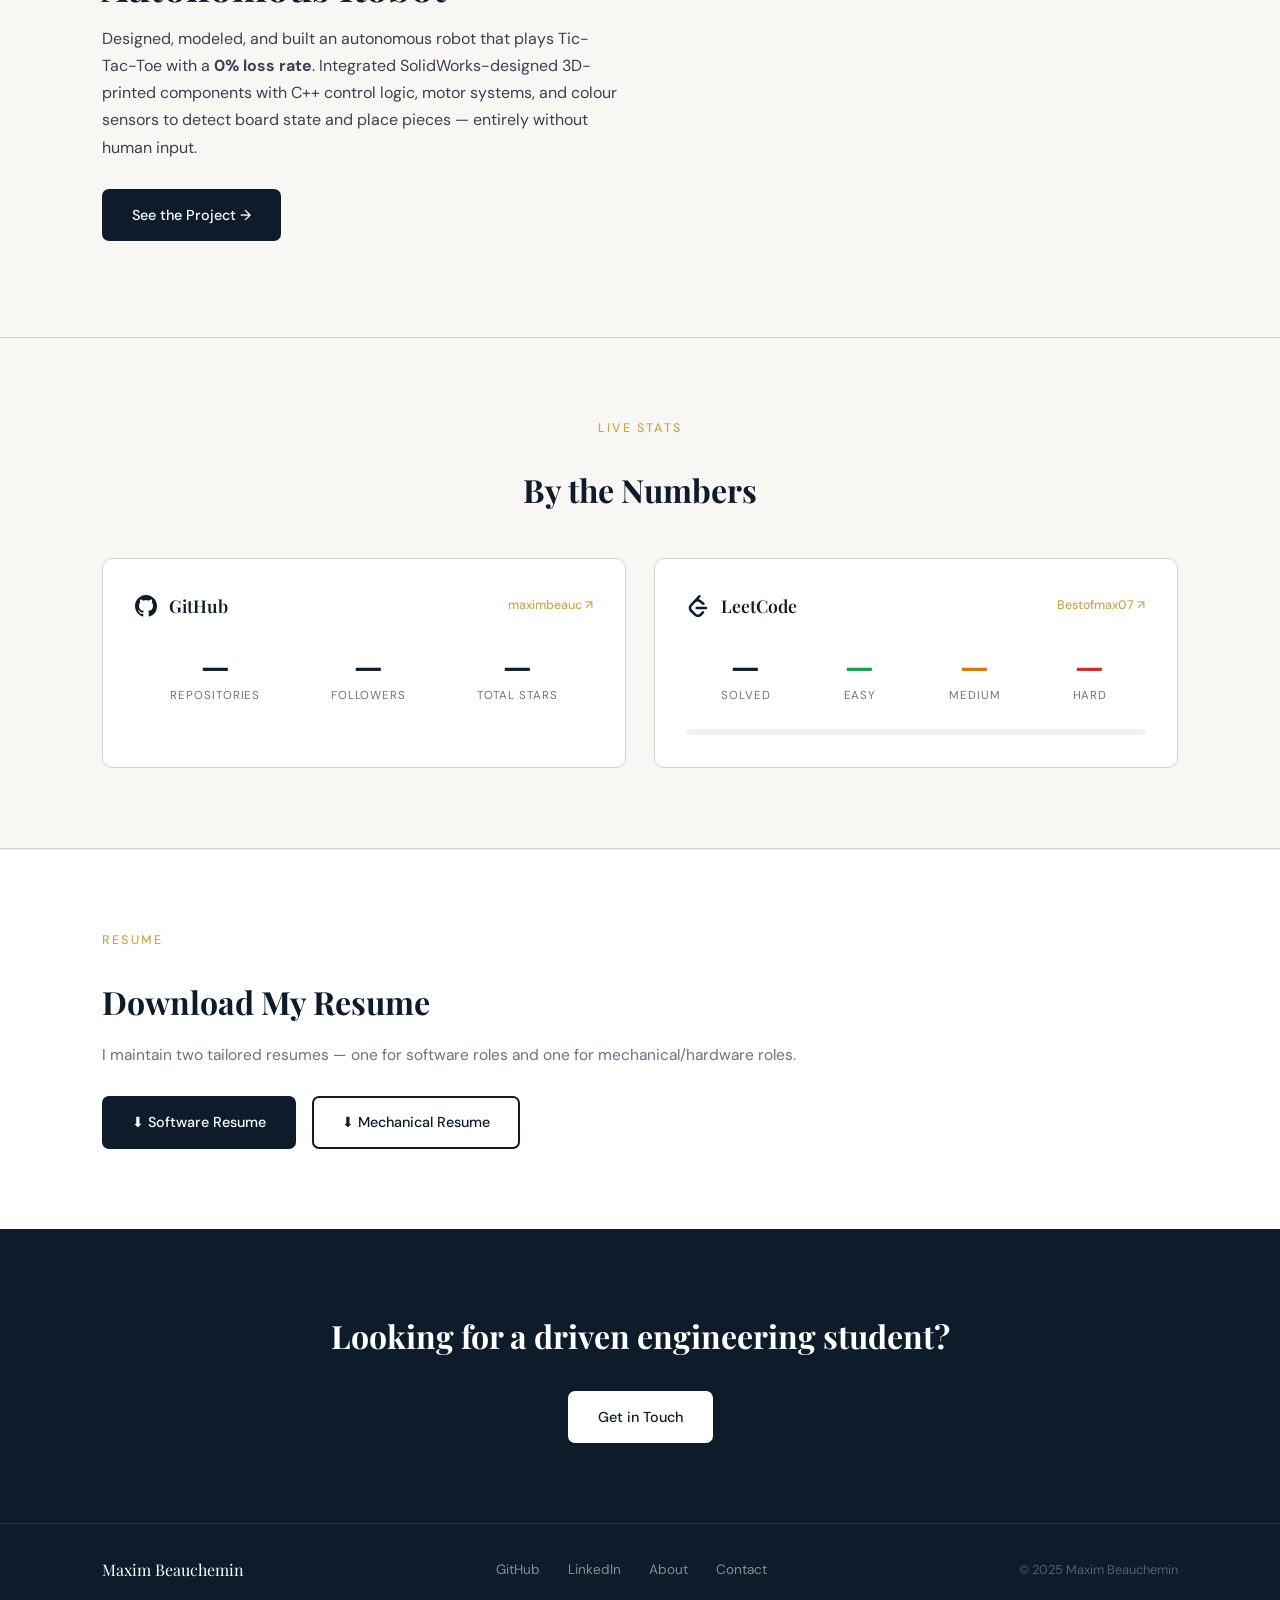
==== commit f7369ad5: "Updated resumes and HTML file text" ====
--- a/index.html
+++ b/index.html
@@ -60,7 +60,7 @@
         <div class="highlight-card" data-animate>
           <div class="hc-icon">💻</div>
           <h3>Software Development</h3>
-          <p>Proficient in Java, Python, C/C++, C#, and JavaScript. Built production C# and Blazor tools during a co-op at Innovative Automation Inc., saving $60,000 and cutting manual engineering work.</p>
+          <p>Proficient in Java, Python, C/C++, C#, SQL, and JavaScript. Built production C# and Blazor tools during a co-op at Innovative Automation Inc., generating an estimated $140,000 in combined ROI across CI projects.</p>
         </div>
         <div class="highlight-card" data-animate>
           <div class="hc-icon">🔧</div>
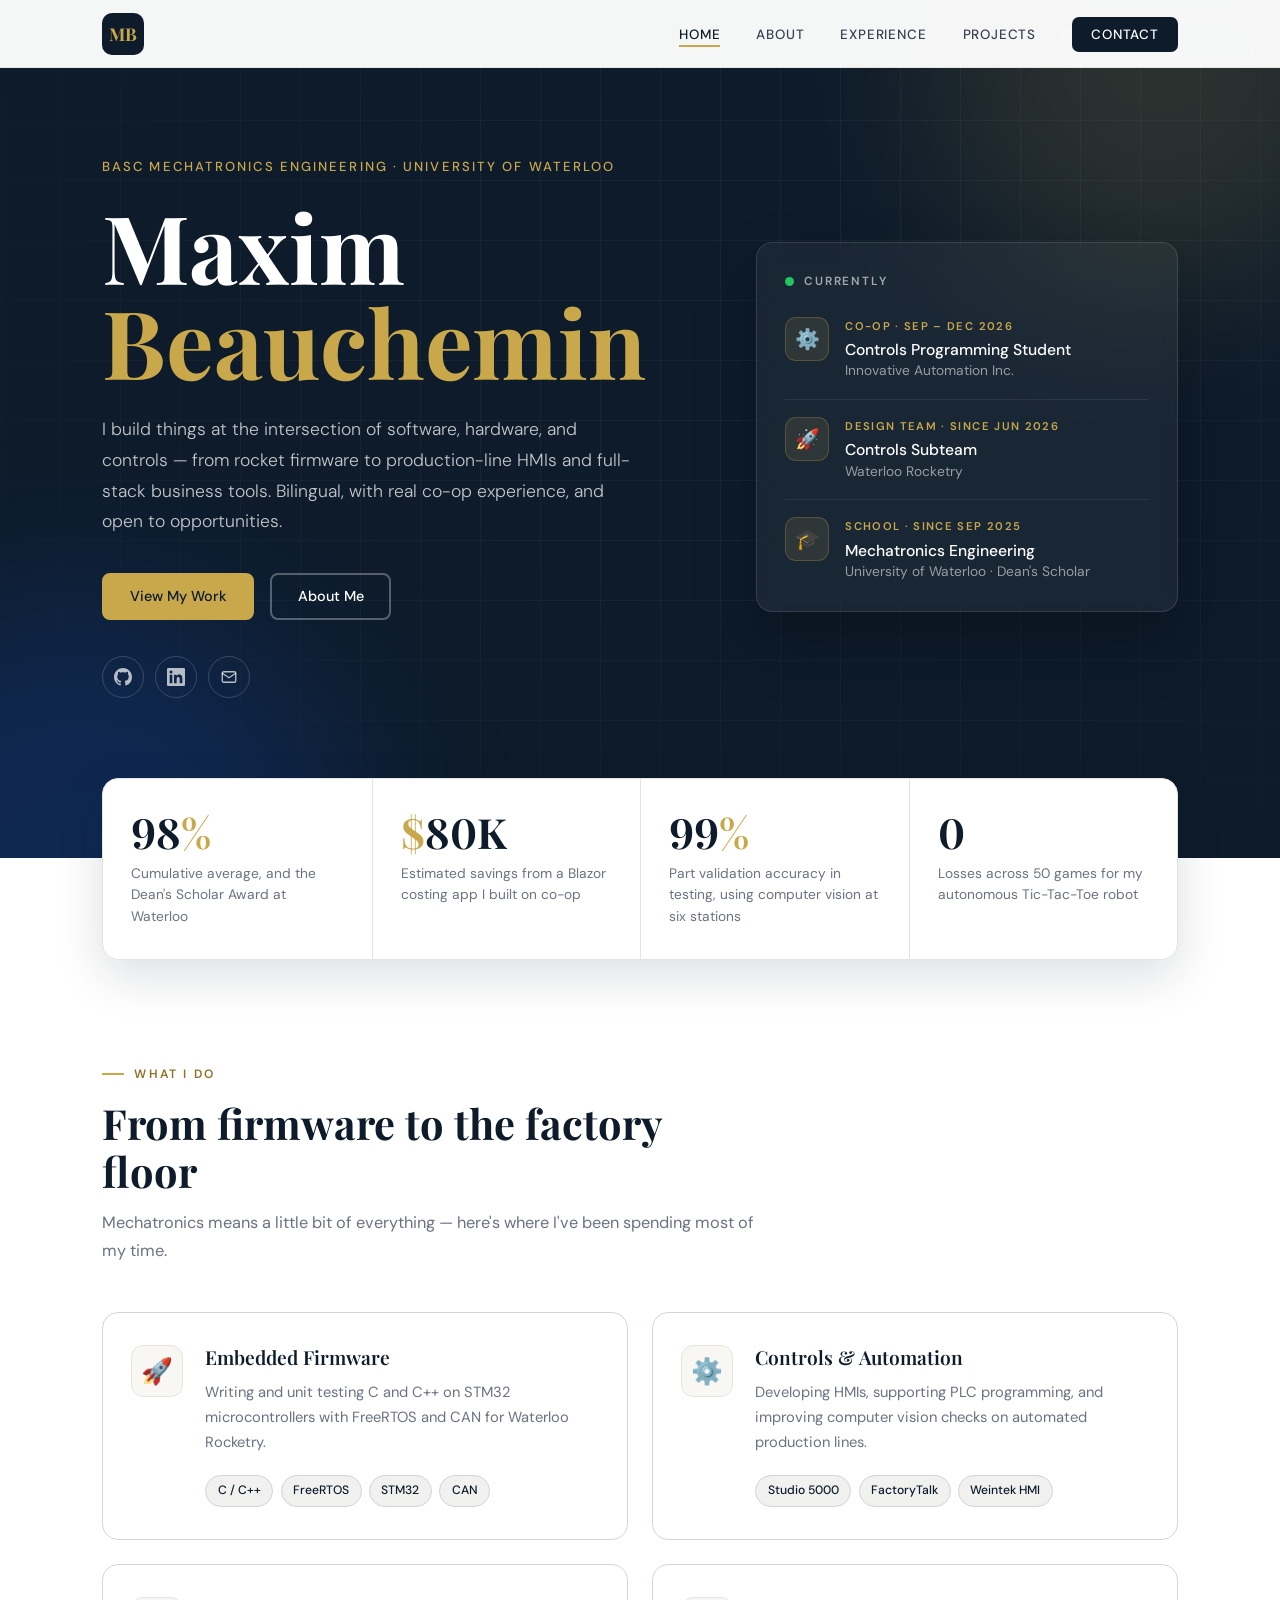
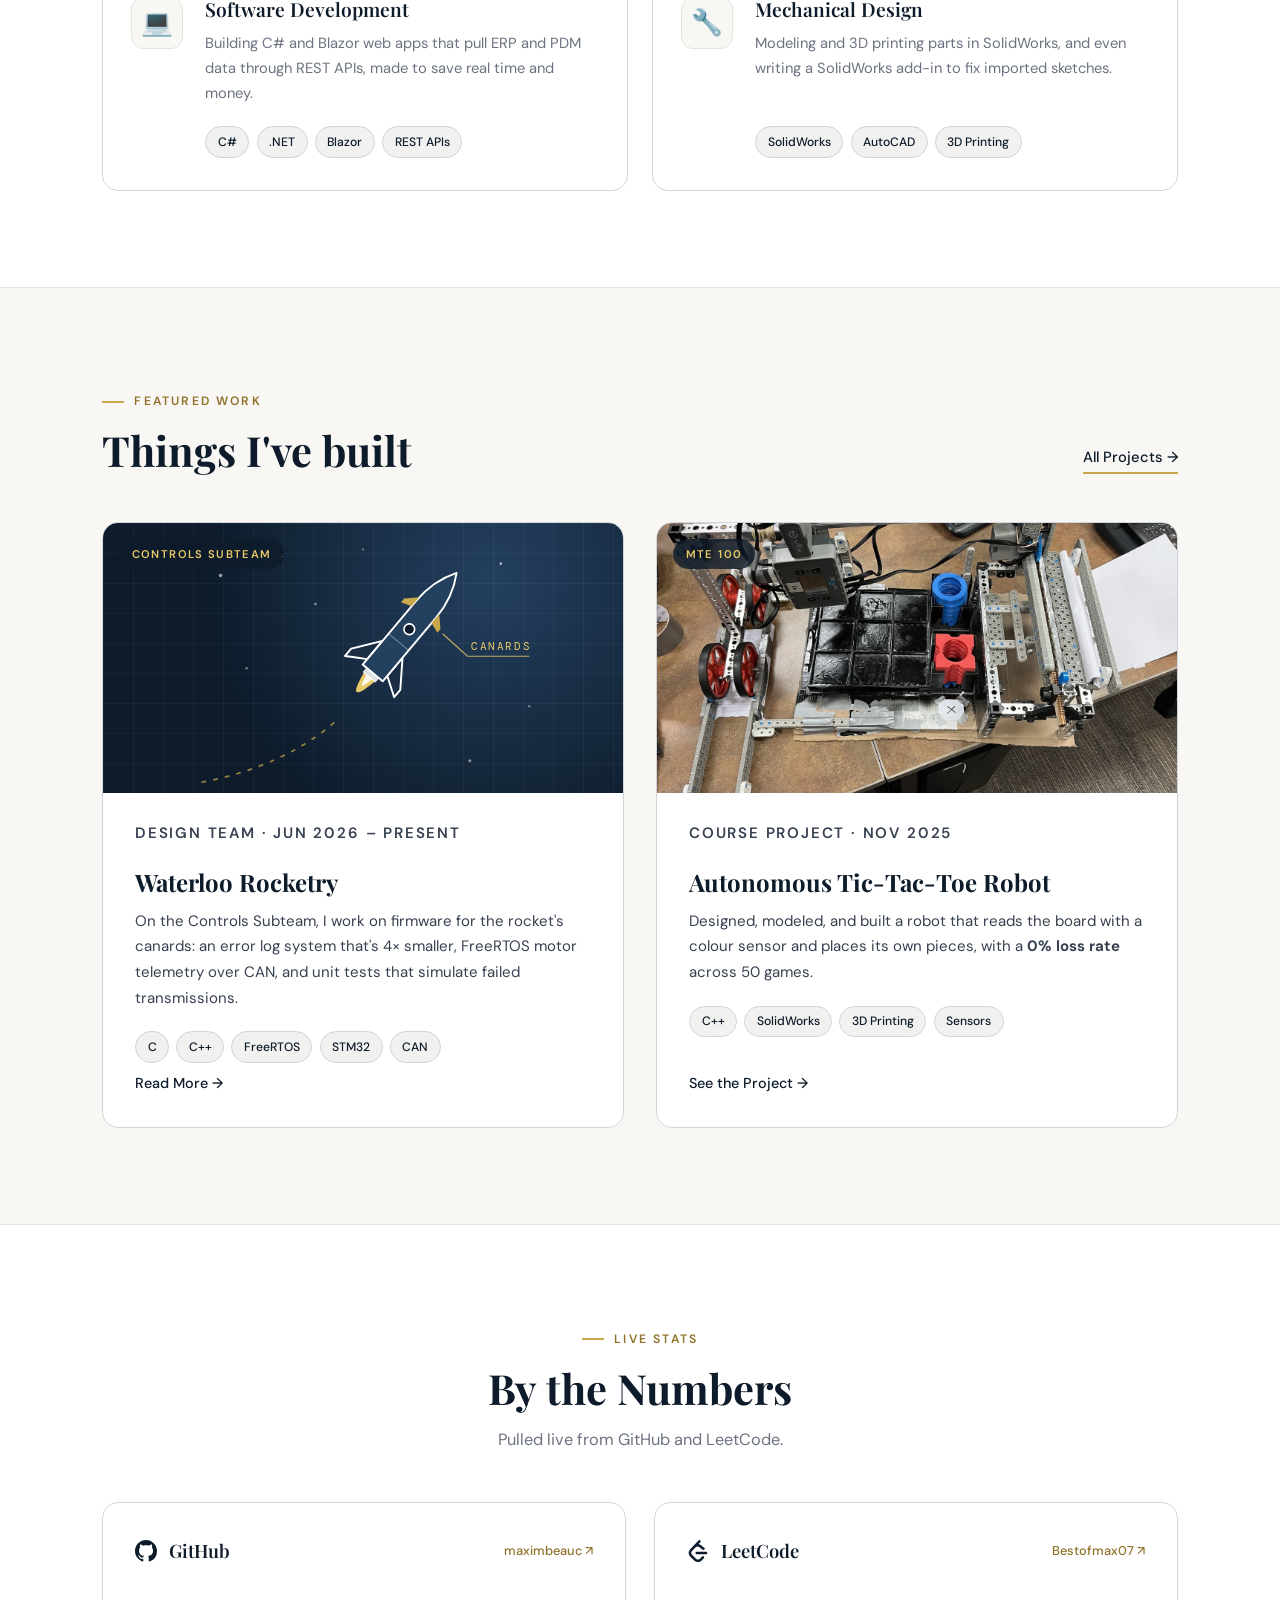
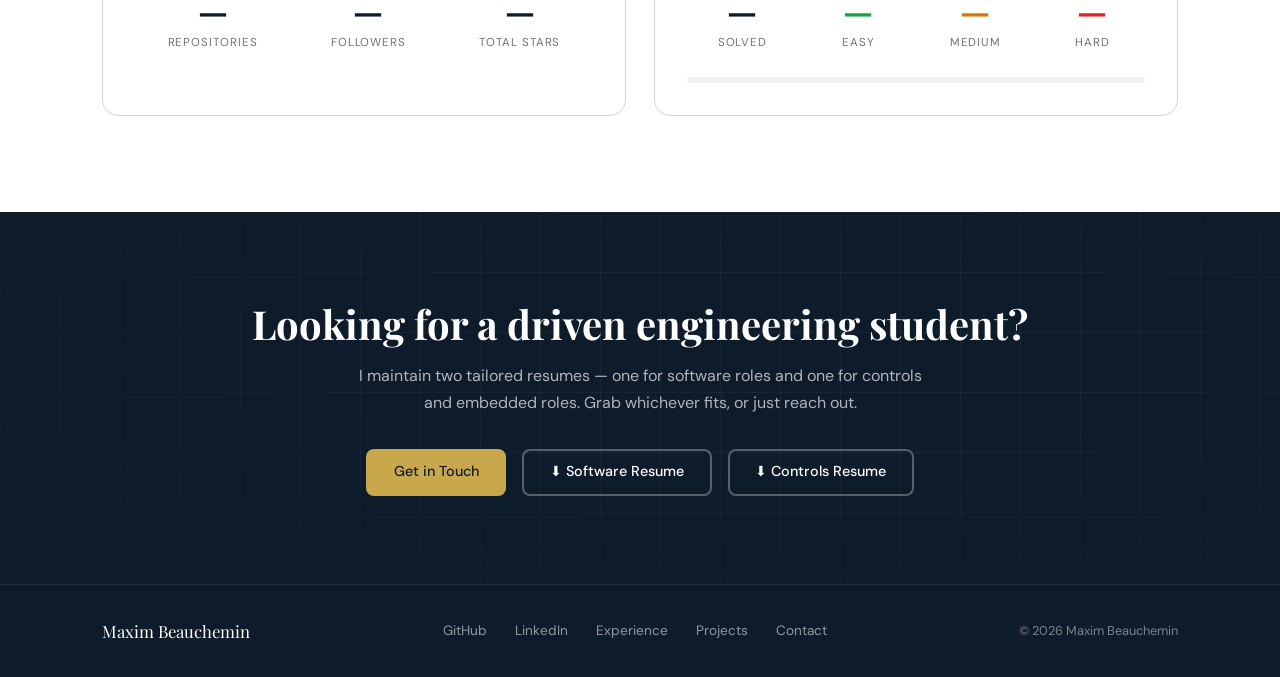
==== commit cad6d214: "Redesign site and add new co-op, Rocketry, and resume info - New Experience page: timeline of both I" ====
--- a/index.html
+++ b/index.html
@@ -4,173 +4,343 @@
   <meta charset="UTF-8" />
   <meta name="viewport" content="width=device-width, initial-scale=1.0"/>
   <title>Maxim Beauchemin — Mechatronics Engineering</title>
+  <meta name="description" content="Maxim Beauchemin is a Mechatronics Engineering student at the University of Waterloo, building at the intersection of software, hardware, and controls." />
+  <meta name="theme-color" content="#0d1b2a" />
+  <meta property="og:type" content="website" />
+  <meta property="og:url" content="https://maximbeauc.github.io/" />
+  <meta property="og:title" content="Maxim Beauchemin — Mechatronics Engineering" />
+  <meta property="og:description" content="Maxim Beauchemin is a Mechatronics Engineering student at the University of Waterloo, building at the intersection of software, hardware, and controls." />
+  <meta property="og:image" content="https://maximbeauc.github.io/assets/og-image.jpg" />
+  <meta name="twitter:card" content="summary_large_image" />
+  <link rel="icon" href="assets/favicon.svg" type="image/svg+xml" />
+  <link rel="preconnect" href="https://fonts.googleapis.com" />
+  <link rel="preconnect" href="https://fonts.gstatic.com" crossorigin />
+  <link href="https://fonts.googleapis.com/css2?family=Playfair+Display:wght@400;600;700&family=DM+Sans:ital,wght@0,300;0,400;0,500;0,600;1,300&family=DM+Mono:wght@400;500&display=swap" rel="stylesheet"/>
   <link rel="stylesheet" href="css/style.css" />
-  <link href="https://fonts.googleapis.com/css2?family=Playfair+Display:wght@400;600;700&family=DM+Sans:ital,wght@0,300;0,400;0,500;1,300&display=swap" rel="stylesheet"/>
+  <noscript><style>[data-animate] { opacity: 1; }</style></noscript>
 </head>
 <body>
 
+  <a href="#main" class="skip-link">Skip to content</a>
+
   <nav class="navbar" id="navbar">
     <div class="nav-inner">
-      <a href="index.html" class="nav-logo">MB</a>
+      <a href="index.html" class="nav-logo" aria-label="Home">MB</a>
       <ul class="nav-links" id="navLinks">
         <li><a href="index.html" class="active">Home</a></li>
         <li><a href="about.html">About</a></li>
+        <li><a href="experience.html">Experience</a></li>
         <li><a href="projects.html">Projects</a></li>
         <li><a href="contact.html" class="nav-cta">Contact</a></li>
       </ul>
-      <button class="nav-toggle" id="navToggle" aria-label="Toggle menu">
+      <button type="button" class="nav-toggle" id="navToggle" aria-label="Toggle menu" aria-controls="navLinks" aria-expanded="false">
         <span></span><span></span><span></span>
       </button>
     </div>
   </nav>
 
-  <section class="hero">
-    <div class="hero-bg">
-      <div class="hero-grid"></div>
-    </div>
-    <div class="hero-content">
-      <p class="hero-eyebrow">BaSc Mechatronics Engineering · University of Waterloo · First-Year Student</p>
-      <h1 class="hero-title">
-        Maxim<br/>
-        <span class="hero-title-accent">Beauchemin</span>
-      </h1>
-      <p class="hero-subtitle">
-        Building at the intersection of software, hardware, and systems.<br/>
-        Bilingual engineer with real co-op experience. Open to opportunities.
-      </p>
-      <div class="hero-actions">
-        <a href="projects.html" class="btn btn-primary">View My Work</a>
-        <a href="about.html" class="btn btn-secondary">About Me</a>
-      </div>
-    </div>
-    <div class="hero-scroll-hint">
-      <span>Scroll</span>
-      <div class="scroll-line"></div>
-    </div>
-  </section>
-
-  <section class="highlights">
-    <div class="container">
-      <div class="highlights-grid">
-        <div class="highlight-card" data-animate>
-          <div class="hc-icon">⚙️</div>
-          <h3>Mechatronics Engineering</h3>
-          <p>First-year student at the University of Waterloo with a 98% average. Combining mechanical, electrical, and software systems in one of Canada's most rigorous co-op programs.</p>
-        </div>
-        <div class="highlight-card" data-animate>
-          <div class="hc-icon">💻</div>
-          <h3>Software Development</h3>
-          <p>Proficient in Java, Python, C/C++, C#, SQL, and JavaScript. Built production C# and Blazor tools during a co-op at Innovative Automation Inc., generating an estimated $140,000 in combined ROI across CI projects.</p>
-        </div>
-        <div class="highlight-card" data-animate>
-          <div class="hc-icon">🔧</div>
-          <h3>Mechanical Design</h3>
-          <p>Hands-on experience with SolidWorks, AutoCAD, and 3D printing. Designed, modeled, and fabricated physical robot components for an autonomous robot project from a 3D printer.</p>
-        </div>
-      </div>
-    </div>
-  </section>
-
-  <section class="featured">
-    <div class="container">
-      <div class="section-label">Featured Project</div>
-      <div class="featured-inner">
-        <div class="featured-text">
-          <h2>Autonomous Robot</h2>
-          <p>Designed, modeled, and built an autonomous robot that plays Tic-Tac-Toe with a <strong>0% loss rate</strong>. Integrated SolidWorks-designed 3D-printed components with C++ control logic, motor systems, and colour sensors to detect board state and place pieces — entirely without human input.</p>
-          <a href="projects.html#mte100" class="btn btn-primary">See the Project →</a>
-        </div>
-      </div>
-    </div>
-  </section>
-
-  <!-- LIVE STATS -->
-  <section class="live-stats">
-    <div class="container">
-      <div class="section-label" style="text-align:center;">Live Stats</div>
-      <h2 class="live-stats-title">By the Numbers</h2>
-      <div class="live-stats-grid">
-
-        <!-- GitHub Card -->
-        <div class="ls-card">
-          <div class="ls-card-header">
-            <svg class="ls-icon" viewBox="0 0 24 24" fill="currentColor"><path d="M12 0C5.37 0 0 5.37 0 12c0 5.31 3.435 9.795 8.205 11.385.6.105.825-.255.825-.57 0-.285-.015-1.23-.015-2.235-3.015.555-3.795-.735-4.035-1.41-.135-.345-.72-1.41-1.23-1.695-.42-.225-1.02-.78-.015-.795.945-.015 1.62.87 1.845 1.23 1.08 1.815 2.805 1.305 3.495.99.105-.78.42-1.305.765-1.605-2.67-.3-5.46-1.335-5.46-5.925 0-1.305.465-2.385 1.23-3.225-.12-.3-.54-1.53.12-3.18 0 0 1.005-.315 3.3 1.23.96-.27 1.98-.405 3-.405s2.04.135 3 .405c2.295-1.56 3.3-1.23 3.3-1.23.66 1.65.24 2.88.12 3.18.765.84 1.23 1.905 1.23 3.225 0 4.605-2.805 5.625-5.475 5.925.435.375.81 1.095.81 2.22 0 1.605-.015 2.895-.015 3.3 0 .315.225.69.825.57A12.02 12.02 0 0024 12c0-6.63-5.37-12-12-12z"/></svg>
-            <span class="ls-card-title">GitHub</span>
-            <a href="https://github.com/maximbeauc" target="_blank" rel="noopener" class="ls-card-link">maximbeauc ↗</a>
-          </div>
-          <div class="ls-stats-row">
-            <div class="ls-stat">
-              <span class="ls-num" id="gh-repos">—</span>
-              <span class="ls-label">Repositories</span>
-            </div>
-            <div class="ls-stat">
-              <span class="ls-num" id="gh-followers">—</span>
-              <span class="ls-label">Followers</span>
-            </div>
-            <div class="ls-stat">
-              <span class="ls-num" id="gh-stars">—</span>
-              <span class="ls-label">Total Stars</span>
-            </div>
-          </div>
-        </div>
-
-        <!-- LeetCode Card -->
-        <div class="ls-card">
-          <div class="ls-card-header">
-            <svg class="ls-icon" viewBox="0 0 24 24" fill="currentColor"><path d="M13.483 0a1.374 1.374 0 0 0-.961.438L7.116 6.226l-3.854 4.126a5.266 5.266 0 0 0-1.209 2.104 5.35 5.35 0 0 0-.125.513 5.527 5.527 0 0 0 .062 2.362 5.83 5.83 0 0 0 .349 1.017 5.938 5.938 0 0 0 1.271 1.818l4.277 4.193.039.038c2.248 2.165 5.852 2.133 8.063-.074l2.396-2.392c.54-.54.54-1.414.003-1.955a1.378 1.378 0 0 0-1.951-.003l-2.396 2.392a3.021 3.021 0 0 1-4.205.038l-.02-.019-4.276-4.193c-.652-.64-.972-1.469-.948-2.263a2.68 2.68 0 0 1 .066-.523 2.545 2.545 0 0 1 .619-1.164L9.13 8.114c1.058-1.134 3.204-1.27 4.43-.278l3.501 2.831c.593.48 1.461.387 1.94-.207a1.384 1.384 0 0 0-.207-1.943l-3.5-2.831c-.8-.647-1.766-1.045-2.774-1.202l2.015-2.158A1.384 1.384 0 0 0 13.483 0zm-2.866 12.815a1.38 1.38 0 0 0-1.38 1.382 1.38 1.38 0 0 0 1.38 1.382H20.79a1.38 1.38 0 0 0 1.38-1.382 1.38 1.38 0 0 0-1.38-1.382z"/></svg>
-            <span class="ls-card-title">LeetCode</span>
-            <a href="https://leetcode.com/Bestofmax07" target="_blank" rel="noopener" class="ls-card-link">Bestofmax07 ↗</a>
-          </div>
-          <div class="ls-stats-row">
-            <div class="ls-stat">
-              <span class="ls-num" id="lc-total">—</span>
-              <span class="ls-label">Solved</span>
-            </div>
-            <div class="ls-stat">
-              <span class="ls-num ls-easy" id="lc-easy">—</span>
-              <span class="ls-label">Easy</span>
-            </div>
-            <div class="ls-stat">
-              <span class="ls-num ls-medium" id="lc-medium">—</span>
-              <span class="ls-label">Medium</span>
-            </div>
-            <div class="ls-stat">
-              <span class="ls-num ls-hard" id="lc-hard">—</span>
-              <span class="ls-label">Hard</span>
-            </div>
-          </div>
-          <div class="lc-bar-wrap">
-            <div class="lc-bar">
-              <div class="lc-bar-fill lc-bar-easy"  id="lc-bar-easy"></div>
-              <div class="lc-bar-fill lc-bar-medium" id="lc-bar-medium"></div>
-              <div class="lc-bar-fill lc-bar-hard"   id="lc-bar-hard"></div>
-            </div>
-          </div>
-        </div>
-
-      </div>
-    </div>
-  </section>
-
-
-  <section class="resume-section">
-    <div class="container">
-      <div class="section-label">Resume</div>
-      <h2>Download My Resume</h2>
-      <p>I maintain two tailored resumes — one for software roles and one for mechanical/hardware roles.</p>
-      <div class="resume-buttons">
-        <a href="assets/Resumes/Software_Resume.pdf" download class="btn btn-primary">⬇ Software Resume</a>
-        <a href="assets/Resumes/Mechanical_Resume.pdf" download class="btn btn-secondary">⬇ Mechanical Resume</a>
-      </div>
-    </div>
-  </section>
-  
-  <section class="cta-strip">
-    <div class="container">
-      <h2>Looking for a driven engineering student?</h2>
-      <a href="contact.html" class="btn btn-light">Get in Touch</a>
-    </div>
-  </section>
+  <main id="main">
+
+    <!-- HERO -->
+    <section class="hero">
+      <div class="hero-bg">
+        <div class="hero-grid"></div>
+        <div class="hero-glow hero-glow-gold"></div>
+        <div class="hero-glow hero-glow-blue"></div>
+      </div>
+
+      <div class="container hero-inner">
+        <div class="hero-content">
+          <p class="hero-eyebrow">BASc Mechatronics Engineering · University of Waterloo</p>
+          <h1 class="hero-title">
+            Maxim<br/>
+            <span class="hero-title-accent">Beauchemin</span>
+          </h1>
+          <p class="hero-subtitle">
+            I build things at the intersection of software, hardware, and controls — from rocket firmware to production-line HMIs and full-stack business tools. Bilingual, with real co-op experience, and open to opportunities.
+          </p>
+          <div class="hero-actions">
+            <a href="projects.html" class="btn btn-gold">View My Work</a>
+            <a href="about.html" class="btn btn-ghost">About Me</a>
+          </div>
+          <div class="social-row">
+            <a href="https://github.com/maximbeauc" target="_blank" rel="noopener" aria-label="GitHub">
+              <svg viewBox="0 0 24 24" fill="currentColor" aria-hidden="true"><path d="M12 0C5.37 0 0 5.37 0 12c0 5.31 3.435 9.795 8.205 11.385.6.105.825-.255.825-.57 0-.285-.015-1.23-.015-2.235-3.015.555-3.795-.735-4.035-1.41-.135-.345-.72-1.41-1.23-1.695-.42-.225-1.02-.78-.015-.795.945-.015 1.62.87 1.845 1.23 1.08 1.815 2.805 1.305 3.495.99.105-.78.42-1.305.765-1.605-2.67-.3-5.46-1.335-5.46-5.925 0-1.305.465-2.385 1.23-3.225-.12-.3-.54-1.53.12-3.18 0 0 1.005-.315 3.3 1.23.96-.27 1.98-.405 3-.405s2.04.135 3 .405c2.295-1.56 3.3-1.23 3.3-1.23.66 1.65.24 2.88.12 3.18.765.84 1.23 1.905 1.23 3.225 0 4.605-2.805 5.625-5.475 5.925.435.375.81 1.095.81 2.22 0 1.605-.015 2.895-.015 3.3 0 .315.225.69.825.57A12.02 12.02 0 0024 12c0-6.63-5.37-12-12-12z"/></svg>
+            </a>
+            <a href="https://linkedin.com/in/maximbeauc" target="_blank" rel="noopener" aria-label="LinkedIn">
+              <svg viewBox="0 0 24 24" fill="currentColor" aria-hidden="true"><path d="M20.447 20.452h-3.554v-5.569c0-1.328-.027-3.037-1.852-3.037-1.853 0-2.136 1.445-2.136 2.939v5.667H9.351V9h3.414v1.561h.046c.477-.9 1.637-1.85 3.37-1.85 3.601 0 4.267 2.37 4.267 5.455v6.286zM5.337 7.433a2.062 2.062 0 01-2.063-2.065 2.064 2.064 0 112.063 2.065zm1.782 13.019H3.555V9h3.564v11.452zM22.225 0H1.771C.792 0 0 .774 0 1.729v20.542C0 23.227.792 24 1.771 24h20.451C23.2 24 24 23.227 24 22.271V1.729C24 .774 23.2 0 22.222 0h.003z"/></svg>
+            </a>
+            <a href="mailto:ma2beauc@uwaterloo.ca" aria-label="Email">
+              <svg viewBox="0 0 24 24" fill="none" stroke="currentColor" stroke-width="1.8" stroke-linecap="round" stroke-linejoin="round" aria-hidden="true"><rect x="3" y="5" width="18" height="14" rx="2"/><path d="m3 7 9 6 9-6"/></svg>
+            </a>
+          </div>
+        </div>
+
+        <!-- CURRENTLY -->
+        <aside class="now-card" aria-label="What I'm up to right now">
+          <div class="now-head"><span class="pulse"></span>Currently</div>
+          <div class="now-item">
+            <div class="now-icon">⚙️</div>
+            <div>
+              <p class="now-meta">Co-op · Sep – Dec 2026</p>
+              <p class="now-role">Controls Programming Student</p>
+              <p class="now-org">Innovative Automation Inc.</p>
+            </div>
+          </div>
+          <div class="now-item">
+            <div class="now-icon">🚀</div>
+            <div>
+              <p class="now-meta">Design Team · Since Jun 2026</p>
+              <p class="now-role">Controls Subteam</p>
+              <p class="now-org">Waterloo Rocketry</p>
+            </div>
+          </div>
+          <div class="now-item">
+            <div class="now-icon">🎓</div>
+            <div>
+              <p class="now-meta">School · Since Sep 2025</p>
+              <p class="now-role">Mechatronics Engineering</p>
+              <p class="now-org">University of Waterloo · Dean's Scholar</p>
+            </div>
+          </div>
+        </aside>
+      </div>
+    </section>
+
+    <!-- HIGHLIGHT STATS -->
+    <section class="stats-band" aria-label="Highlights">
+      <div class="container">
+        <div class="stats-grid" data-animate>
+          <div class="stat">
+            <span class="stat-num">98<span>%</span></span>
+            <p class="stat-label">Cumulative average, and the Dean's Scholar Award at Waterloo</p>
+          </div>
+          <div class="stat">
+            <span class="stat-num"><span>$</span>80K</span>
+            <p class="stat-label">Estimated savings from a Blazor costing app I built on co-op</p>
+          </div>
+          <div class="stat">
+            <span class="stat-num">99<span>%</span></span>
+            <p class="stat-label">Part validation accuracy in testing, using computer vision at six stations</p>
+          </div>
+          <div class="stat">
+            <span class="stat-num">0</span>
+            <p class="stat-label">Losses across 50 games for my autonomous Tic-Tac-Toe robot</p>
+          </div>
+        </div>
+      </div>
+    </section>
+
+    <!-- WHAT I DO -->
+    <section class="section highlights">
+      <div class="container">
+        <div class="section-head" data-animate>
+          <p class="section-label">What I Do</p>
+          <h2 class="section-title">From firmware to the factory floor</h2>
+          <p class="section-intro">Mechatronics means a little bit of everything — here's where I've been spending most of my time.</p>
+        </div>
+
+        <div class="highlights-grid cols-2">
+          <div class="highlight-card hc-row" data-animate>
+            <div class="hc-icon">🚀</div>
+            <div class="hc-body">
+              <h3>Embedded Firmware</h3>
+              <p>Writing and unit testing C and C++ on STM32 microcontrollers with FreeRTOS and CAN for Waterloo Rocketry.</p>
+              <div class="tags">
+                <span class="tag">C / C++</span><span class="tag">FreeRTOS</span><span class="tag">STM32</span><span class="tag">CAN</span>
+              </div>
+            </div>
+          </div>
+          <div class="highlight-card hc-row" data-animate>
+            <div class="hc-icon">⚙️</div>
+            <div class="hc-body">
+              <h3>Controls &amp; Automation</h3>
+              <p>Developing HMIs, supporting PLC programming, and improving computer vision checks on automated production lines.</p>
+              <div class="tags">
+                <span class="tag">Studio 5000</span><span class="tag">FactoryTalk</span><span class="tag">Weintek HMI</span>
+              </div>
+            </div>
+          </div>
+          <div class="highlight-card hc-row" data-animate>
+            <div class="hc-icon">💻</div>
+            <div class="hc-body">
+              <h3>Software Development</h3>
+              <p>Building C# and Blazor web apps that pull ERP and PDM data through REST APIs, made to save real time and money.</p>
+              <div class="tags">
+                <span class="tag">C#</span><span class="tag">.NET</span><span class="tag">Blazor</span><span class="tag">REST APIs</span>
+              </div>
+            </div>
+          </div>
+          <div class="highlight-card hc-row" data-animate>
+            <div class="hc-icon">🔧</div>
+            <div class="hc-body">
+              <h3>Mechanical Design</h3>
+              <p>Modeling and 3D printing parts in SolidWorks, and even writing a SolidWorks add-in to fix imported sketches.</p>
+              <div class="tags">
+                <span class="tag">SolidWorks</span><span class="tag">AutoCAD</span><span class="tag">3D Printing</span>
+              </div>
+            </div>
+          </div>
+        </div>
+      </div>
+    </section>
+
+    <!-- FEATURED PROJECTS -->
+    <section class="section section-alt">
+      <div class="container">
+        <div class="section-head-row" data-animate>
+          <div class="section-head">
+            <p class="section-label">Featured Work</p>
+            <h2 class="section-title">Things I've built</h2>
+          </div>
+          <a href="projects.html" class="text-link">All Projects →</a>
+        </div>
+
+        <div class="feature-grid">
+          <a href="projects.html#rocketry" class="feature-card" data-animate>
+            <div class="fc-media rocket-art">
+              <span class="fc-chip">Controls Subteam</span>
+              <svg class="rocket-svg" viewBox="0 0 320 220" aria-hidden="true">
+                <g fill="#ffffff">
+                  <circle cx="40" cy="40" r="1.4" opacity="0.6"/><circle cx="92" cy="24" r="1" opacity="0.5"/>
+                  <circle cx="276" cy="30" r="1.2" opacity="0.6"/><circle cx="300" cy="150" r="1" opacity="0.4"/>
+                  <circle cx="62" cy="118" r="1" opacity="0.45"/><circle cx="250" cy="196" r="1.3" opacity="0.5"/>
+                  <circle cx="120" cy="64" r="1.1" opacity="0.5"/><circle cx="160" cy="18" r="0.9" opacity="0.4"/>
+                </g>
+                <path d="M24 214 C 70 206, 112 186, 140 160" fill="none" stroke="#c9a84c" stroke-width="1.5" stroke-dasharray="4 6" opacity="0.7"/>
+                <g transform="translate(190 96) rotate(40)">
+                  <path d="M-6 38 Q0 72 6 38 Z" fill="#e8c96a"/>
+                  <path d="M-3 38 Q0 58 3 38 Z" fill="#ffffff" opacity="0.85"/>
+                  <path d="M-11 8 L-27 30 L-27 38 L-11 28 Z" fill="#1b2e44" stroke="#ffffff" stroke-width="1.6" stroke-linejoin="round"/>
+                  <path d="M11 8 L27 30 L27 38 L11 28 Z" fill="#1b2e44" stroke="#ffffff" stroke-width="1.6" stroke-linejoin="round"/>
+                  <path d="M-11 34 L-11 -36 Q-11 -58 0 -76 Q11 -58 11 -36 L11 34 Z" fill="#24405f" stroke="#ffffff" stroke-width="1.6" stroke-linejoin="round"/>
+                  <line x1="-11" y1="0" x2="11" y2="0" stroke="#ffffff" stroke-width="1" opacity="0.35"/>
+                  <rect x="-7" y="34" width="14" height="5" rx="1" fill="#ffffff" opacity="0.85"/>
+                  <circle cx="0" cy="-14" r="4.5" fill="#0d1b2a" stroke="#ffffff" stroke-width="1.4"/>
+                  <path d="M-11 -40 L-20 -31 L-20 -27 L-11 -30 Z" fill="#c9a84c"/>
+                  <path d="M11 -40 L20 -31 L20 -27 L11 -30 Z" fill="#c9a84c"/>
+                </g>
+                <polyline points="227,89 248,108 300,108" fill="none" stroke="#e8c96a" stroke-width="1" opacity="0.8"/>
+                <text x="251" y="103" class="rocket-label">CANARDS</text>
+              </svg>
+            </div>
+            <div class="fc-body">
+              <p class="fc-meta">Design Team · Jun 2026 – Present</p>
+              <h3>Waterloo Rocketry</h3>
+              <p>On the Controls Subteam, I work on firmware for the rocket's canards: an error log system that's 4× smaller, FreeRTOS motor telemetry over CAN, and unit tests that simulate failed transmissions.</p>
+              <div class="tags">
+                <span class="tag">C</span><span class="tag">C++</span><span class="tag">FreeRTOS</span><span class="tag">STM32</span><span class="tag">CAN</span>
+              </div>
+              <span class="fc-link">Read More →</span>
+            </div>
+          </a>
+
+          <a href="projects.html#mte100" class="feature-card" data-animate>
+            <div class="fc-media">
+              <span class="fc-chip">MTE 100</span>
+              <img src="assets/RobotProject/TopFrontView.jpeg" alt="The autonomous Tic-Tac-Toe robot: a gantry over the game board with a piece dispenser beside it" width="1400" height="1050" loading="lazy" />
+            </div>
+            <div class="fc-body">
+              <p class="fc-meta">Course Project · Nov 2025</p>
+              <h3>Autonomous Tic-Tac-Toe Robot</h3>
+              <p>Designed, modeled, and built a robot that reads the board with a colour sensor and places its own pieces, with a <strong>0% loss rate</strong> across 50 games.</p>
+              <div class="tags">
+                <span class="tag">C++</span><span class="tag">SolidWorks</span><span class="tag">3D Printing</span><span class="tag">Sensors</span>
+              </div>
+              <span class="fc-link">See the Project →</span>
+            </div>
+          </a>
+        </div>
+      </div>
+    </section>
+
+    <!-- LIVE STATS -->
+    <section class="section live-stats">
+      <div class="container">
+        <div class="section-head center" data-animate>
+          <p class="section-label">Live Stats</p>
+          <h2 class="section-title">By the Numbers</h2>
+          <p class="section-intro">Pulled live from GitHub and LeetCode.</p>
+        </div>
+
+        <div class="live-stats-grid">
+
+          <!-- GitHub Card -->
+          <div class="ls-card" data-animate>
+            <div class="ls-card-header">
+              <svg class="ls-icon" viewBox="0 0 24 24" fill="currentColor" aria-hidden="true"><path d="M12 0C5.37 0 0 5.37 0 12c0 5.31 3.435 9.795 8.205 11.385.6.105.825-.255.825-.57 0-.285-.015-1.23-.015-2.235-3.015.555-3.795-.735-4.035-1.41-.135-.345-.72-1.41-1.23-1.695-.42-.225-1.02-.78-.015-.795.945-.015 1.62.87 1.845 1.23 1.08 1.815 2.805 1.305 3.495.99.105-.78.42-1.305.765-1.605-2.67-.3-5.46-1.335-5.46-5.925 0-1.305.465-2.385 1.23-3.225-.12-.3-.54-1.53.12-3.18 0 0 1.005-.315 3.3 1.23.96-.27 1.98-.405 3-.405s2.04.135 3 .405c2.295-1.56 3.3-1.23 3.3-1.23.66 1.65.24 2.88.12 3.18.765.84 1.23 1.905 1.23 3.225 0 4.605-2.805 5.625-5.475 5.925.435.375.81 1.095.81 2.22 0 1.605-.015 2.895-.015 3.3 0 .315.225.69.825.57A12.02 12.02 0 0024 12c0-6.63-5.37-12-12-12z"/></svg>
+              <span class="ls-card-title">GitHub</span>
+              <a href="https://github.com/maximbeauc" target="_blank" rel="noopener" class="ls-card-link">maximbeauc ↗</a>
+            </div>
+            <div class="ls-stats-row">
+              <div class="ls-stat">
+                <span class="ls-num" id="gh-repos">—</span>
+                <span class="ls-label">Repositories</span>
+              </div>
+              <div class="ls-stat">
+                <span class="ls-num" id="gh-followers">—</span>
+                <span class="ls-label">Followers</span>
+              </div>
+              <div class="ls-stat">
+                <span class="ls-num" id="gh-stars">—</span>
+                <span class="ls-label">Total Stars</span>
+              </div>
+            </div>
+          </div>
+
+          <!-- LeetCode Card -->
+          <div class="ls-card" data-animate>
+            <div class="ls-card-header">
+              <svg class="ls-icon" viewBox="0 0 24 24" fill="currentColor" aria-hidden="true"><path d="M13.483 0a1.374 1.374 0 0 0-.961.438L7.116 6.226l-3.854 4.126a5.266 5.266 0 0 0-1.209 2.104 5.35 5.35 0 0 0-.125.513 5.527 5.527 0 0 0 .062 2.362 5.83 5.83 0 0 0 .349 1.017 5.938 5.938 0 0 0 1.271 1.818l4.277 4.193.039.038c2.248 2.165 5.852 2.133 8.063-.074l2.396-2.392c.54-.54.54-1.414.003-1.955a1.378 1.378 0 0 0-1.951-.003l-2.396 2.392a3.021 3.021 0 0 1-4.205.038l-.02-.019-4.276-4.193c-.652-.64-.972-1.469-.948-2.263a2.68 2.68 0 0 1 .066-.523 2.545 2.545 0 0 1 .619-1.164L9.13 8.114c1.058-1.134 3.204-1.27 4.43-.278l3.501 2.831c.593.48 1.461.387 1.94-.207a1.384 1.384 0 0 0-.207-1.943l-3.5-2.831c-.8-.647-1.766-1.045-2.774-1.202l2.015-2.158A1.384 1.384 0 0 0 13.483 0zm-2.866 12.815a1.38 1.38 0 0 0-1.38 1.382 1.38 1.38 0 0 0 1.38 1.382H20.79a1.38 1.38 0 0 0 1.38-1.382 1.38 1.38 0 0 0-1.38-1.382z"/></svg>
+              <span class="ls-card-title">LeetCode</span>
+              <a href="https://leetcode.com/Bestofmax07" target="_blank" rel="noopener" class="ls-card-link">Bestofmax07 ↗</a>
+            </div>
+            <div class="ls-stats-row">
+              <div class="ls-stat">
+                <span class="ls-num" id="lc-total">—</span>
+                <span class="ls-label">Solved</span>
+              </div>
+              <div class="ls-stat">
+                <span class="ls-num ls-easy" id="lc-easy">—</span>
+                <span class="ls-label">Easy</span>
+              </div>
+              <div class="ls-stat">
+                <span class="ls-num ls-medium" id="lc-medium">—</span>
+                <span class="ls-label">Medium</span>
+              </div>
+              <div class="ls-stat">
+                <span class="ls-num ls-hard" id="lc-hard">—</span>
+                <span class="ls-label">Hard</span>
+              </div>
+            </div>
+            <div class="lc-bar-wrap">
+              <div class="lc-bar">
+                <div class="lc-bar-fill lc-bar-easy"   id="lc-bar-easy"></div>
+                <div class="lc-bar-fill lc-bar-medium" id="lc-bar-medium"></div>
+                <div class="lc-bar-fill lc-bar-hard"   id="lc-bar-hard"></div>
+              </div>
+            </div>
+          </div>
+
+        </div>
+      </div>
+    </section>
+
+    <!-- CTA + RESUMES -->
+    <section class="cta-strip">
+      <div class="hero-bg"><div class="hero-grid"></div></div>
+      <div class="container">
+        <h2>Looking for a driven engineering student?</h2>
+        <p>I maintain two tailored resumes — one for software roles and one for controls and embedded roles. Grab whichever fits, or just reach out.</p>
+        <div class="cta-actions">
+          <a href="contact.html" class="btn btn-gold">Get in Touch</a>
+          <a href="assets/Resumes/Software_Resume.pdf" download class="btn btn-ghost">⬇ Software Resume</a>
+          <a href="assets/Resumes/Controls_Resume.pdf" download class="btn btn-ghost">⬇ Controls Resume</a>
+        </div>
+      </div>
+    </section>
+
+  </main>
 
   <footer class="footer">
     <div class="container footer-inner">
@@ -178,10 +348,11 @@
       <div class="footer-links">
         <a href="https://github.com/maximbeauc" target="_blank" rel="noopener">GitHub</a>
         <a href="https://linkedin.com/in/maximbeauc" target="_blank" rel="noopener">LinkedIn</a>
-        <a href="about.html">About</a>
+        <a href="experience.html">Experience</a>
+        <a href="projects.html">Projects</a>
         <a href="contact.html">Contact</a>
       </div>
-      <span class="footer-copy">© 2025 Maxim Beauchemin</span>
+      <span class="footer-copy">© <span id="year">2026</span> Maxim Beauchemin</span>
     </div>
   </footer>
 
--- a/css/style.css
+++ b/css/style.css
@@ -4,27 +4,33 @@
    ============================================= */
 
 :root {
-  --navy:    #0d1b2a;
-  --navy-mid:#1b2e44;
-  --blue:    #1a56db;
-  --blue-lt: #3b82f6;
-  --gold:    #c9a84c;
-  --gold-lt: #e8c96a;
-  --white:   #ffffff;
+  --navy:     #0d1b2a;
+  --navy-mid: #1b2e44;
+  --navy-lt:  #24405f;
+  --blue:     #1a56db;
+  --blue-lt:  #3b82f6;
+  --gold:     #c9a84c;
+  --gold-lt:  #e8c96a;
+  --gold-dk:  #8f7228;   /* gold that's readable as small text on light backgrounds */
+  --green:    #22c55e;
+  --white:    #ffffff;
   --off-white:#f8f7f4;
-  --gray-100:#f1f1ef;
-  --gray-300:#d1d5db;
-  --gray-500:#6b7280;
-  --gray-700:#374151;
-  --text:    #1a1a2e;
+  --gray-100: #f1f1ef;
+  --gray-200: #e6e4de;
+  --gray-300: #d1d5db;
+  --gray-500: #6b7280;
+  --gray-700: #374151;
+  --text:     #1a1a2e;
 
   --font-display: 'Playfair Display', Georgia, serif;
   --font-body:    'DM Sans', sans-serif;
+  --font-mono:    'DM Mono', ui-monospace, Menlo, Consolas, monospace;
 
   --nav-h: 68px;
   --radius: 10px;
-  --shadow: 0 4px 24px rgba(13,27,42,0.10);
-  --shadow-lg: 0 12px 48px rgba(13,27,42,0.16);
+  --radius-lg: 16px;
+  --shadow: 0 4px 24px rgba(13,27,42,0.08);
+  --shadow-lg: 0 16px 48px rgba(13,27,42,0.14);
   --transition: 0.25s ease;
 }
 
@@ -35,20 +41,54 @@
   color: var(--text);
   background: var(--white);
   line-height: 1.7;
+  font-variant-numeric: lining-nums;   /* Playfair defaults to old-style numbers (0 looks like o) */
   -webkit-font-smoothing: antialiased;
 }
 img { max-width: 100%; display: block; }
 a { color: inherit; text-decoration: none; }
 ul { list-style: none; }
+button { font: inherit; }
+[id] { scroll-margin-top: calc(var(--nav-h) + 1.5rem); }
+:focus-visible { outline: 2px solid var(--gold); outline-offset: 3px; }
+::selection { background: var(--gold-lt); color: var(--navy); }
 .container { max-width: 1140px; margin: 0 auto; padding: 0 2rem; }
+.skip-link { position: absolute; top: -100px; left: 1rem; z-index: 2000; background: var(--navy); color: var(--white); padding: 0.6rem 1rem; border-radius: 6px; font-size: 0.9rem; }
+.skip-link:focus { top: 0.75rem; }
+
+/* SCROLL REVEAL (js adds .visible) */
+[data-animate] { opacity: 0; }
+[data-animate].visible { animation: reveal 0.7s cubic-bezier(0.2, 0.7, 0.2, 1) both; }
+
+/* SECTIONS */
+.section { padding: 6rem 0; }
+.section-alt { background: var(--off-white); border-top: 1px solid var(--gray-200); border-bottom: 1px solid var(--gray-200); }
+.section-head { max-width: 660px; margin-bottom: 3rem; }
+.section-head.center { margin-left: auto; margin-right: auto; text-align: center; }
+.section-head-row { display: flex; align-items: flex-end; justify-content: space-between; flex-wrap: wrap; gap: 1.25rem; margin-bottom: 3rem; }
+.section-head-row .section-head { margin-bottom: 0; }
+.section-label {
+  display: inline-flex; align-items: center; gap: 0.65rem;
+  font-size: 0.76rem; font-weight: 600; letter-spacing: 0.18em;
+  text-transform: uppercase; color: var(--gold-dk); margin-bottom: 0.9rem;
+}
+.section-label::before { content: ''; width: 22px; height: 2px; background: var(--gold); }
+.section-title { font-family: var(--font-display); font-size: clamp(1.9rem, 3.6vw, 2.6rem); font-weight: 700; line-height: 1.15; color: var(--navy); }
+.section-intro { margin-top: 0.9rem; font-size: 1.02rem; color: var(--gray-500); }
+.text-link {
+  display: inline-flex; align-items: center; gap: 0.35rem;
+  font-size: 0.92rem; font-weight: 500; color: var(--navy);
+  padding-bottom: 2px; border-bottom: 2px solid var(--gold);
+  transition: color var(--transition), border-color var(--transition);
+}
+.text-link:hover { color: var(--blue); border-color: var(--blue); }
 
 /* NAV */
 .navbar {
   position: fixed; top: 0; left: 0; right: 0;
   z-index: 1000; height: var(--nav-h);
-  background: rgba(255,255,255,0.92);
-  backdrop-filter: blur(12px);
-  border-bottom: 1px solid var(--gray-300);
+  background: rgba(255,255,255,0.96);
+  -webkit-backdrop-filter: blur(12px); backdrop-filter: blur(12px);
+  border-bottom: 1px solid var(--gray-200);
   transition: box-shadow var(--transition);
 }
 .navbar.scrolled { box-shadow: var(--shadow); }
@@ -56,15 +96,21 @@
   max-width: 1140px; margin: 0 auto; padding: 0 2rem;
   height: 100%; display: flex; align-items: center; justify-content: space-between;
 }
-.nav-logo { font-family: var(--font-display); font-weight: 700; font-size: 1.5rem; color: var(--navy); }
-.nav-links { display: flex; align-items: center; gap: 2.5rem; }
+.nav-logo {
+  width: 42px; height: 42px; display: flex; align-items: center; justify-content: center;
+  border-radius: 10px; background: var(--navy); color: var(--gold);
+  font-family: var(--font-display); font-weight: 700; font-size: 1.1rem; letter-spacing: 0.02em;
+  transition: transform var(--transition), background var(--transition);
+}
+.nav-logo:hover { transform: rotate(-5deg); background: var(--navy-mid); }
+.nav-links { display: flex; align-items: center; gap: 2.25rem; }
 .nav-links a {
-  font-size: 0.9rem; font-weight: 500; color: var(--gray-700);
-  letter-spacing: 0.04em; text-transform: uppercase;
+  font-size: 0.84rem; font-weight: 500; color: var(--gray-700);
+  letter-spacing: 0.06em; text-transform: uppercase;
   transition: color var(--transition); position: relative;
 }
 .nav-links a::after {
-  content: ''; position: absolute; bottom: -3px; left: 0; right: 0;
+  content: ''; position: absolute; bottom: -4px; left: 0; right: 0;
   height: 2px; background: var(--gold);
   transform: scaleX(0); transition: transform var(--transition);
 }
@@ -72,236 +118,398 @@
 .nav-links a:hover::after, .nav-links a.active::after { transform: scaleX(1); }
 .nav-links .nav-cta {
   background: var(--navy); color: var(--white) !important;
-  padding: 0.5rem 1.2rem; border-radius: 6px;
+  padding: 0.55rem 1.2rem; border-radius: 7px;
   transition: background var(--transition), transform var(--transition);
 }
 .nav-links .nav-cta::after { display: none; }
-.nav-links .nav-cta:hover { background: var(--blue); transform: translateY(-1px); }
-.nav-toggle { display: none; flex-direction: column; gap: 5px; background: none; border: none; cursor: pointer; padding: 4px; }
-.nav-toggle span { display: block; width: 24px; height: 2px; background: var(--navy); border-radius: 2px; transition: var(--transition); }
+.nav-links .nav-cta:hover, .nav-links .nav-cta.active { background: var(--blue); }
+.nav-links .nav-cta:hover { transform: translateY(-1px); }
+.nav-toggle { display: none; flex-direction: column; gap: 5px; background: none; border: none; cursor: pointer; padding: 6px; }
+.nav-toggle span { display: block; width: 24px; height: 2px; background: var(--navy); border-radius: 2px; transition: transform var(--transition), opacity var(--transition); }
+.nav-toggle.open span:nth-child(1) { transform: translateY(7px) rotate(45deg); }
+.nav-toggle.open span:nth-child(2) { opacity: 0; }
+.nav-toggle.open span:nth-child(3) { transform: translateY(-7px) rotate(-45deg); }
 
 /* BUTTONS */
 .btn {
-  display: inline-flex; align-items: center; gap: 0.4rem;
-  font-family: var(--font-body); font-size: 0.9rem; font-weight: 500;
-  padding: 0.75rem 1.75rem; border-radius: 7px; cursor: pointer;
+  display: inline-flex; align-items: center; gap: 0.5rem;
+  font-family: var(--font-body); font-size: 0.9rem; font-weight: 500; line-height: 1.2;
+  padding: 0.8rem 1.6rem; border-radius: 8px; cursor: pointer;
   transition: all var(--transition); border: 2px solid transparent;
 }
 .btn-primary { background: var(--navy); color: var(--white); border-color: var(--navy); }
-.btn-primary:hover { background: var(--blue); border-color: var(--blue); transform: translateY(-2px); box-shadow: 0 6px 20px rgba(26,86,219,0.25); }
+.btn-primary:hover { background: var(--blue); border-color: var(--blue); transform: translateY(-2px); box-shadow: 0 8px 22px rgba(26,86,219,0.25); }
 .btn-secondary { background: transparent; color: var(--navy); border-color: var(--navy); }
 .btn-secondary:hover { background: var(--navy); color: var(--white); transform: translateY(-2px); }
+.btn-gold { background: var(--gold); color: var(--navy); border-color: var(--gold); }
+.btn-gold:hover { background: var(--gold-lt); border-color: var(--gold-lt); transform: translateY(-2px); box-shadow: 0 8px 22px rgba(201,168,76,0.3); }
+.btn-ghost { background: transparent; color: var(--white); border-color: rgba(255,255,255,0.3); }
+.btn-ghost:hover { background: rgba(255,255,255,0.08); border-color: var(--white); transform: translateY(-2px); }
 .btn-light { background: var(--white); color: var(--navy); border-color: var(--white); }
 .btn-light:hover { background: var(--gold-lt); border-color: var(--gold-lt); transform: translateY(-2px); }
-.btn-sm { font-size: 0.82rem; padding: 0.5rem 1.1rem; }
+.btn-sm { font-size: 0.82rem; padding: 0.55rem 1.1rem; }
 .btn-full { width: 100%; justify-content: center; }
+.resume-buttons { display: flex; gap: 1rem; flex-wrap: wrap; }
+
+/* TAGS */
+.tags { display: flex; flex-wrap: wrap; gap: 0.45rem; }
+.tag { font-size: 0.76rem; font-weight: 500; padding: 0.28rem 0.72rem; background: var(--gray-100); color: var(--navy); border: 1px solid var(--gray-300); border-radius: 20px; white-space: nowrap; }
 
 /* HERO */
 .hero {
-  min-height: 100vh; display: flex; align-items: center;
   position: relative; overflow: hidden;
-  background: var(--navy); padding-top: var(--nav-h);
+  background: var(--navy);
+  padding: calc(var(--nav-h) + 5.5rem) 0 10rem;
 }
 .hero-bg { position: absolute; inset: 0; pointer-events: none; }
 .hero-grid {
   position: absolute; inset: 0;
   background-image:
+    linear-gradient(rgba(255,255,255,0.045) 1px, transparent 1px),
+    linear-gradient(90deg, rgba(255,255,255,0.045) 1px, transparent 1px);
+  background-size: 60px 60px;
+  -webkit-mask-image: radial-gradient(ellipse at 60% 40%, #000 35%, transparent 85%);
+          mask-image: radial-gradient(ellipse at 60% 40%, #000 35%, transparent 85%);
+}
+.hero-glow { position: absolute; border-radius: 50%; filter: blur(90px); }
+.hero-glow-gold { width: 440px; height: 440px; top: -160px; right: -100px; background: var(--gold); opacity: 0.16; }
+.hero-glow-blue { width: 560px; height: 560px; bottom: -300px; left: -200px; background: var(--blue); opacity: 0.22; }
+.hero-inner { position: relative; z-index: 2; display: grid; grid-template-columns: minmax(0, 1.4fr) minmax(0, 1fr); gap: 4rem; align-items: center; }
+.hero-eyebrow {
+  font-size: 0.82rem; font-weight: 500; letter-spacing: 0.16em;
+  text-transform: uppercase; color: var(--gold); margin-bottom: 1.3rem;
+}
+.hero-title {
+  font-family: var(--font-display);
+  font-size: clamp(3.25rem, 7.4vw, 6.4rem);
+  font-weight: 700; line-height: 1; color: var(--white); margin-bottom: 1.6rem;
+}
+.hero-title-accent { color: var(--gold); display: block; }
+.hero-subtitle { font-size: 1.1rem; font-weight: 300; color: rgba(255,255,255,0.75); max-width: 540px; margin-bottom: 2.25rem; line-height: 1.75; }
+.hero-actions { display: flex; gap: 1rem; flex-wrap: wrap; }
+.social-row { display: flex; gap: 0.7rem; margin-top: 2.25rem; }
+.social-row a {
+  width: 42px; height: 42px; display: flex; align-items: center; justify-content: center;
+  border-radius: 50%; border: 1px solid rgba(255,255,255,0.18); color: rgba(255,255,255,0.7);
+  transition: color var(--transition), background var(--transition), border-color var(--transition), transform var(--transition);
+}
+.social-row a:hover { color: var(--navy); background: var(--gold); border-color: var(--gold); transform: translateY(-2px); }
+.social-row svg { width: 18px; height: 18px; }
+.hero .hero-eyebrow, .hero-title, .hero-subtitle, .hero-actions, .social-row, .now-card { opacity: 0; animation: fadeUp 0.7s forwards; }
+.hero .hero-eyebrow { animation-delay: 0.15s; }
+.hero-title    { animation-delay: 0.3s; }
+.hero-subtitle { animation-delay: 0.45s; }
+.now-card      { animation-delay: 0.55s; }
+.hero-actions  { animation-delay: 0.6s; }
+.social-row    { animation-delay: 0.7s; }
+
+/* NOW CARD (hero) */
+.now-card {
+  padding: 1.75rem 1.75rem 0.75rem;
+  background: rgba(255,255,255,0.05);
+  border: 1px solid rgba(255,255,255,0.12);
+  border-radius: var(--radius-lg);
+  -webkit-backdrop-filter: blur(10px); backdrop-filter: blur(10px);
+  box-shadow: 0 30px 60px rgba(0,0,0,0.25);
+}
+.now-head { display: flex; align-items: center; gap: 0.6rem; font-size: 0.74rem; font-weight: 600; letter-spacing: 0.16em; text-transform: uppercase; color: rgba(255,255,255,0.6); margin-bottom: 0.5rem; }
+.pulse { width: 9px; height: 9px; border-radius: 50%; background: var(--green); animation: pulse 2s infinite; }
+.now-item { display: flex; gap: 1rem; padding: 1.1rem 0; border-top: 1px solid rgba(255,255,255,0.08); }
+.now-head + .now-item { border-top: none; }
+.now-icon { flex-shrink: 0; width: 44px; height: 44px; display: flex; align-items: center; justify-content: center; font-size: 1.25rem; border-radius: 11px; background: rgba(201,168,76,0.12); border: 1px solid rgba(201,168,76,0.25); }
+.now-meta { font-size: 0.7rem; font-weight: 600; letter-spacing: 0.12em; text-transform: uppercase; color: var(--gold); }
+.now-role { font-size: 0.98rem; font-weight: 500; color: var(--white); line-height: 1.35; margin-top: 0.2rem; }
+.now-org { font-size: 0.86rem; color: rgba(255,255,255,0.55); line-height: 1.5; }
+
+/* STATS BAND (overlaps the hero) */
+.stats-band { position: relative; z-index: 3; margin-top: -5rem; }
+.stats-grid { display: grid; grid-template-columns: repeat(4, 1fr); background: var(--white); border: 1px solid var(--gray-200); border-radius: var(--radius-lg); box-shadow: var(--shadow-lg); }
+.stat { padding: 2rem 1.75rem; border-left: 1px solid var(--gray-200); }
+.stat:first-child { border-left: none; }
+.stat-num { display: block; font-family: var(--font-display); font-size: 2.6rem; font-weight: 700; line-height: 1; color: var(--navy); margin-bottom: 0.65rem; }
+.stat-num span { color: var(--gold); }
+.stat-label { font-size: 0.86rem; color: var(--gray-500); line-height: 1.55; }
+
+/* HIGHLIGHTS (What I Do / Beyond Engineering) */
+.highlights-grid { display: grid; grid-template-columns: repeat(auto-fit, minmax(240px, 1fr)); gap: 1.5rem; }
+.highlights-grid.cols-2 { grid-template-columns: repeat(2, 1fr); }
+.highlights-grid.cols-3 { grid-template-columns: repeat(3, 1fr); }
+.highlight-card {
+  display: flex; flex-direction: column;
+  padding: 2rem 1.75rem; background: var(--white);
+  border: 1px solid var(--gray-300); border-radius: var(--radius-lg);
+  transition: transform var(--transition), box-shadow var(--transition), border-color var(--transition);
+}
+.highlight-card:hover { transform: translateY(-4px); box-shadow: var(--shadow-lg); border-color: var(--gold); }
+.hc-icon { width: 52px; height: 52px; display: flex; align-items: center; justify-content: center; font-size: 1.6rem; border-radius: 12px; background: var(--off-white); border: 1px solid var(--gray-200); margin-bottom: 1.25rem; }
+.highlight-card h3 { font-family: var(--font-display); font-size: 1.2rem; font-weight: 600; line-height: 1.3; color: var(--navy); margin-bottom: 0.6rem; }
+.highlight-card p { font-size: 0.92rem; color: var(--gray-500); line-height: 1.7; }
+.highlight-card .tags { margin-top: auto; padding-top: 1.25rem; }
+.highlight-card.hc-row { flex-direction: row; gap: 1.4rem; }
+.hc-row .hc-icon { flex-shrink: 0; margin-bottom: 0; }
+.hc-body { display: flex; flex-direction: column; flex: 1; min-width: 0; }
+
+/* FEATURED PROJECTS (home) */
+.feature-grid { display: grid; grid-template-columns: repeat(2, 1fr); gap: 2rem; }
+.feature-card {
+  display: flex; flex-direction: column; overflow: hidden;
+  background: var(--white); border: 1px solid var(--gray-300); border-radius: var(--radius-lg);
+  transition: transform var(--transition), box-shadow var(--transition), border-color var(--transition);
+}
+.feature-card:hover { transform: translateY(-5px); box-shadow: var(--shadow-lg); border-color: var(--gold); }
+.fc-media { position: relative; height: 270px; overflow: hidden; background: var(--navy); }
+.fc-media img { width: 100%; height: 100%; object-fit: cover; transition: transform 0.6s ease; }
+.feature-card:hover .fc-media img { transform: scale(1.04); }
+.fc-chip { position: absolute; top: 1rem; left: 1rem; z-index: 2; font-size: 0.7rem; font-weight: 600; letter-spacing: 0.12em; text-transform: uppercase; color: var(--gold-lt); background: rgba(13,27,42,0.8); padding: 0.35rem 0.8rem; border-radius: 20px; }
+.fc-body { display: flex; flex-direction: column; flex: 1; padding: 1.75rem 2rem 2rem; }
+.fc-meta { font-size: 0.76rem; font-weight: 600; letter-spacing: 0.12em; text-transform: uppercase; color: var(--gold-dk); margin-bottom: 0.45rem; }
+.fc-body h3 { font-family: var(--font-display); font-size: 1.5rem; line-height: 1.25; color: var(--navy); margin-bottom: 0.75rem; }
+.fc-body p { font-size: 0.94rem; color: var(--gray-700); margin-bottom: 1.25rem; }
+.fc-link { margin-top: auto; padding-top: 0.5rem; font-size: 0.9rem; font-weight: 500; color: var(--navy); transition: color var(--transition); }
+.feature-card:hover .fc-link { color: var(--blue); }
+
+/* ROCKET ART (Waterloo Rocketry) */
+.rocket-art { display: flex; align-items: center; justify-content: center; background: radial-gradient(circle at 75% 20%, var(--navy-lt) 0%, var(--navy) 65%); }
+.rocket-art::before {
+  content: ''; position: absolute; inset: 0;
+  background-image:
     linear-gradient(rgba(255,255,255,0.04) 1px, transparent 1px),
     linear-gradient(90deg, rgba(255,255,255,0.04) 1px, transparent 1px);
-  background-size: 60px 60px;
-}
-.hero-bg::after {
-  content: ''; position: absolute; bottom: -1px; left: 0; right: 0;
-  height: 120px; background: linear-gradient(to bottom, transparent, var(--white));
-}
-.hero-content {
-  position: relative; z-index: 2;
-  padding: 6rem 2rem 8rem;
-  max-width: 1140px; margin: 0 auto; width: 100%;
-}
-.hero-eyebrow {
-  font-size: 0.85rem; font-weight: 500; letter-spacing: 0.15em;
-  text-transform: uppercase; color: var(--gold); margin-bottom: 1.2rem;
-  opacity: 0; animation: fadeUp 0.7s 0.2s forwards;
-}
-.hero-title {
-  font-family: var(--font-display);
-  font-size: clamp(3.5rem, 9vw, 7.5rem);
-  font-weight: 700; line-height: 1.0; color: var(--white); margin-bottom: 1.5rem;
-  opacity: 0; animation: fadeUp 0.7s 0.35s forwards;
-}
-.hero-title-accent { color: var(--gold); display: block; }
-.hero-subtitle {
-  font-size: 1.1rem; font-weight: 300; color: rgba(255,255,255,0.72);
-  max-width: 520px; margin-bottom: 2.5rem; line-height: 1.7;
-  opacity: 0; animation: fadeUp 0.7s 0.5s forwards;
-}
-.hero-actions { display: flex; gap: 1rem; flex-wrap: wrap; opacity: 0; animation: fadeUp 0.7s 0.65s forwards; }
-.hero-scroll-hint {
-  position: absolute; bottom: 2.5rem; left: 2rem;
-  display: flex; align-items: center; gap: 1rem;
-  opacity: 0; animation: fadeIn 1s 1.2s forwards;
-}
-.hero-scroll-hint span { font-size: 0.75rem; letter-spacing: 0.15em; text-transform: uppercase; color: rgba(255,255,255,0.4); }
-.scroll-line { width: 48px; height: 1px; background: rgba(255,255,255,0.25); position: relative; overflow: hidden; }
-.scroll-line::after {
-  content: ''; position: absolute; top: 0; left: -100%;
-  width: 100%; height: 100%; background: var(--gold);
-  animation: scrollSlide 2s 1.5s infinite;
-}
-
-/* HIGHLIGHTS */
-.highlights { padding: 6rem 0; background: var(--white); }
-.highlights-grid { display: grid; grid-template-columns: repeat(auto-fit, minmax(280px, 1fr)); gap: 2rem; }
-.highlight-card {
-  padding: 2rem 1.75rem; border: 1px solid var(--gray-300); border-radius: var(--radius);
-  transition: transform var(--transition), box-shadow var(--transition), border-color var(--transition);
-  opacity: 0; transform: translateY(20px);
-}
-.highlight-card.visible { opacity: 1; transform: translateY(0); transition: opacity 0.6s ease, transform 0.6s ease, box-shadow var(--transition), border-color var(--transition); }
-.highlight-card:hover { transform: translateY(-4px); box-shadow: var(--shadow-lg); border-color: var(--gold); }
-.hc-icon { font-size: 2rem; margin-bottom: 1rem; }
-.highlight-card h3 { font-family: var(--font-display); font-size: 1.2rem; font-weight: 600; color: var(--navy); margin-bottom: 0.65rem; }
-.highlight-card p { font-size: 0.92rem; color: var(--gray-500); line-height: 1.7; }
-
-/* FEATURED */
-.featured { padding: 6rem 0; background: var(--off-white); }
-.section-label { font-size: 0.78rem; font-weight: 500; letter-spacing: 0.18em; text-transform: uppercase; color: var(--gold); margin-bottom: 1.5rem; }
-.featured-inner { display: flex; align-items: center; gap: 4rem; }
-.featured-text { flex: 1; }
-.featured-text h2 { font-family: var(--font-display); font-size: 2.4rem; color: var(--navy); margin-bottom: 1rem; line-height: 1.2; }
-.featured-text p { font-size: 1rem; color: var(--gray-700); margin-bottom: 1.75rem; max-width: 520px; }
-.featured-badge { flex-shrink: 0; width: 180px; height: 180px; border-radius: 50%; background: var(--navy); display: flex; align-items: center; justify-content: center; }
-.badge-inner { text-align: center; color: var(--white); }
-.badge-label { display: block; font-family: var(--font-display); font-size: 2rem; font-weight: 700; color: var(--gold); line-height: 1; }
-.badge-course { display: block; font-size: 1rem; font-weight: 500; margin-top: 0.25rem; }
-.badge-year { display: block; font-size: 0.8rem; opacity: 0.6; margin-top: 0.15rem; }
-
-/* RESUME SECTION */
-.resume-section { padding: 5rem 0; background: var(--white); border-top: 1px solid var(--gray-100); }
-.resume-section h2 { font-family: var(--font-display); font-size: 2rem; color: var(--navy); margin-bottom: 0.75rem; }
-.resume-section p { font-size: 0.97rem; color: var(--gray-500); margin-bottom: 1.75rem; }
-.resume-buttons { display: flex; gap: 1rem; flex-wrap: wrap; }
+  background-size: 30px 30px;
+}
+.rocket-svg { position: relative; display: block; width: 100%; height: auto; }
+.rocket-art .rocket-svg { max-width: 380px; }
+.rocket-label { font-family: var(--font-mono); font-size: 9.5px; letter-spacing: 0.14em; fill: var(--gold-lt); }
+
+/* LIVE STATS */
+.live-stats-grid { display: grid; grid-template-columns: 1fr 1fr; gap: 1.75rem; }
+.ls-card {
+  background: var(--white);
+  border: 1px solid var(--gray-300);
+  border-radius: var(--radius-lg);
+  padding: 2rem;
+  transition: box-shadow var(--transition), border-color var(--transition);
+}
+.ls-card:hover { box-shadow: var(--shadow-lg); border-color: var(--gold); }
+.ls-card-header { display: flex; align-items: center; gap: 0.75rem; margin-bottom: 1.75rem; }
+.ls-icon { width: 22px; height: 22px; color: var(--navy); flex-shrink: 0; }
+.ls-card-title { font-family: var(--font-display); font-size: 1.15rem; font-weight: 600; color: var(--navy); flex: 1; }
+.ls-card-link { font-size: 0.8rem; font-weight: 500; color: var(--gold-dk); transition: color var(--transition); }
+.ls-card-link:hover { color: var(--navy); }
+.ls-stats-row { display: flex; justify-content: space-around; gap: 0.5rem; text-align: center; }
+.ls-stat { display: flex; flex-direction: column; align-items: center; gap: 0.35rem; }
+.ls-num { font-family: var(--font-display); font-size: 2.1rem; font-weight: 700; color: var(--navy); line-height: 1; min-width: 2ch; }
+.ls-easy   { color: #16a34a; }
+.ls-medium { color: #d97706; }
+.ls-hard   { color: #dc2626; }
+.ls-label { font-size: 0.72rem; text-transform: uppercase; letter-spacing: 0.08em; color: var(--gray-500); white-space: nowrap; }
+
+/* LeetCode progress bar */
+.lc-bar-wrap { margin-top: 1.5rem; }
+.lc-bar { height: 6px; border-radius: 3px; background: var(--gray-100); display: flex; overflow: hidden; }
+.lc-bar-fill { height: 100%; width: 0; transition: width 1s cubic-bezier(0.4,0,0.2,1); }
+.lc-bar-easy   { background: #16a34a; }
+.lc-bar-medium { background: #d97706; }
+.lc-bar-hard   { background: #dc2626; }
 
 /* CTA STRIP */
-.cta-strip { background: var(--navy); padding: 5rem 0; text-align: center; }
-.cta-strip h2 { font-family: var(--font-display); font-size: 2rem; color: var(--white); margin-bottom: 1.75rem; }
+.cta-strip { position: relative; overflow: hidden; background: var(--navy); padding: 5.5rem 0; text-align: center; }
+.cta-strip .container { position: relative; z-index: 2; }
+.cta-strip h2 { font-family: var(--font-display); font-size: clamp(1.8rem, 3.6vw, 2.5rem); line-height: 1.2; color: var(--white); margin-bottom: 0.9rem; }
+.cta-strip p { max-width: 580px; margin: 0 auto 2rem; color: rgba(255,255,255,0.68); }
+.cta-actions { display: flex; justify-content: center; flex-wrap: wrap; gap: 1rem; }
 
 /* FOOTER */
 .footer { background: var(--navy); border-top: 1px solid rgba(255,255,255,0.08); padding: 2rem 0; }
 .footer-inner { display: flex; align-items: center; justify-content: space-between; flex-wrap: wrap; gap: 1rem; }
-.footer-name { font-family: var(--font-display); color: var(--white); font-size: 1rem; }
-.footer-links { display: flex; gap: 1.75rem; }
-.footer-links a { font-size: 0.85rem; color: rgba(255,255,255,0.5); transition: color var(--transition); }
+.footer-name { font-family: var(--font-display); color: var(--white); font-size: 1.05rem; }
+.footer-links { display: flex; flex-wrap: wrap; gap: 1.75rem; }
+.footer-links a { font-size: 0.85rem; color: rgba(255,255,255,0.55); transition: color var(--transition); }
 .footer-links a:hover { color: var(--gold); }
-.footer-copy { font-size: 0.8rem; color: rgba(255,255,255,0.3); }
-
-/* PAGE HERO */
-.page-hero { background: var(--navy); padding: calc(var(--nav-h) + 4rem) 0 4rem; }
-.page-hero .hero-eyebrow { animation: none; opacity: 1; }
-.page-title { font-family: var(--font-display); font-size: clamp(2.5rem, 6vw, 4.5rem); font-weight: 700; color: var(--white); line-height: 1.1; }
-
-/* TAGS */
-.tags { display: flex; flex-wrap: wrap; gap: 0.5rem; }
-.tag { font-size: 0.78rem; font-weight: 500; padding: 0.3rem 0.75rem; background: var(--gray-100); color: var(--navy); border-radius: 20px; border: 1px solid var(--gray-300); }
+.footer-copy { font-size: 0.8rem; color: rgba(255,255,255,0.45); }
+
+/* PAGE HERO (inner pages) */
+.page-hero { position: relative; overflow: hidden; background: var(--navy); padding: calc(var(--nav-h) + 4.5rem) 0 4.5rem; }
+.page-hero .container { position: relative; z-index: 2; }
+.page-hero .hero-eyebrow { margin-bottom: 1rem; }
+.page-title { font-family: var(--font-display); font-size: clamp(2.6rem, 6vw, 4.25rem); font-weight: 700; color: var(--white); line-height: 1.1; }
+.page-subtitle { margin-top: 1rem; max-width: 580px; font-size: 1.08rem; font-weight: 300; color: rgba(255,255,255,0.72); }
 
 /* ABOUT */
-.about-main { padding: 5rem 0 6rem; }
-.about-grid { display: grid; grid-template-columns: 1fr 1fr; gap: 4rem; margin-bottom: 5rem; }
-.about-bio h2 { font-family: var(--font-display); font-size: 2rem; color: var(--navy); margin-bottom: 1.2rem; }
-.about-bio p { font-size: 0.97rem; color: var(--gray-700); margin-bottom: 1rem; line-height: 1.75; }
-.about-skills h3 { font-family: var(--font-display); font-size: 1.3rem; color: var(--navy); margin-bottom: 1.2rem;}
-.skills-subhead { margin-top: 2rem !important; }
-.skills-list { display: flex; flex-direction: column; gap: 0.9rem; margin-bottom: 1.5rem; }
-.skill-item { display: flex; align-items: center; gap: 1rem; }
-.skill-name { width: 110px; font-size: 0.88rem; font-weight: 500; color: var(--navy); flex-shrink: 0; }
-.skill-bar { flex: 1; height: 6px; background: var(--gray-100); border-radius: 3px; overflow: hidden; }
-.skill-fill { height: 100%; width: 0; background: linear-gradient(90deg, var(--navy), var(--blue-lt)); border-radius: 3px; transition: width 1s cubic-bezier(0.4,0,0.2,1); }
+.about-grid { display: grid; grid-template-columns: minmax(0, 1.25fr) minmax(0, 1fr); gap: 4.5rem; align-items: start; }
+.about-bio h2 { font-family: var(--font-display); font-size: 2.2rem; color: var(--navy); margin-bottom: 1.25rem; }
+.about-bio p { font-size: 0.98rem; color: var(--gray-700); margin-bottom: 1.1rem; line-height: 1.8; }
+.about-bio strong { color: var(--navy); font-weight: 600; }
+.about-bio .resume-buttons { margin-top: 2rem; }
+.skills-card { padding: 2.25rem 2rem; background: var(--off-white); border: 1px solid var(--gray-200); border-radius: var(--radius-lg); }
+.skills-card > h3 { font-family: var(--font-display); font-size: 1.4rem; color: var(--navy); margin-bottom: 1.5rem; }
+.skills-card .tag { background: var(--white); }
+.skill-group { margin-bottom: 1.5rem; }
+.skill-group:last-child { margin-bottom: 0; }
+.skill-group-label { font-size: 0.72rem; font-weight: 600; text-transform: uppercase; letter-spacing: 0.12em; color: var(--gray-500); margin-bottom: 0.6rem; }
+
+/* EDUCATION */
+.edu-card { display: flex; align-items: flex-start; gap: 1.75rem; padding: 2.25rem; background: var(--white); border: 1px solid var(--gray-300); border-radius: var(--radius-lg); }
+.edu-card + .edu-card { margin-top: 1.25rem; }
+.edu-logo { width: 60px; height: 60px; flex-shrink: 0; display: flex; align-items: center; justify-content: center; background: var(--navy); color: var(--gold); font-family: var(--font-display); font-weight: 700; font-size: 1.1rem; border-radius: 12px; }
+.edu-info { flex: 1; min-width: 0; }
+.edu-info h3 { font-family: var(--font-display); font-size: 1.35rem; color: var(--navy); margin-bottom: 0.2rem; }
+.edu-degree { font-size: 0.96rem; color: var(--gray-700); }
+.edu-year { font-size: 0.85rem; font-weight: 500; color: var(--gold-dk); margin-top: 0.2rem; }
+.edu-note { font-size: 0.9rem; color: var(--gray-500); line-height: 1.65; margin-top: 0.6rem; }
+.award { display: flex; align-items: center; gap: 0.9rem; margin-top: 1.25rem; padding: 0.9rem 1.1rem; background: rgba(201,168,76,0.09); border: 1px solid rgba(201,168,76,0.35); border-radius: 12px; }
+.award-icon { font-size: 1.5rem; line-height: 1; }
+.award strong { display: block; font-size: 0.95rem; color: var(--navy); }
+.award span { font-size: 0.86rem; color: var(--gray-700); }
+.courses-label { font-size: 0.72rem; font-weight: 600; text-transform: uppercase; letter-spacing: 0.12em; color: var(--gray-500); margin-top: 1.75rem; }
+.course-grades { display: grid; grid-template-columns: repeat(3, 1fr); gap: 1.5rem; margin-top: 0.85rem; }
+.course-head { display: flex; justify-content: space-between; align-items: baseline; gap: 0.75rem; margin-bottom: 0.45rem; font-size: 0.88rem; }
+.course-name { color: var(--gray-700); font-weight: 500; line-height: 1.35; }
+.course-pct { font-family: var(--font-mono); font-weight: 500; color: var(--navy); }
+.skill-bar { height: 6px; background: var(--gray-100); border-radius: 3px; overflow: hidden; }
+.skill-fill { height: 100%; width: 0; background: linear-gradient(90deg, var(--navy), var(--blue-lt)); border-radius: 3px; transition: width 1.2s cubic-bezier(0.4,0,0.2,1); }
 .skill-fill.animated { width: var(--pct); }
 
-/* EXPERIENCE */
-.experience-section { margin-bottom: 4rem; }
-.experience-section h2 { font-family: var(--font-display); font-size: 2rem; color: var(--navy); margin-bottom: 1.5rem; }
-.exp-card { border: 1px solid var(--gray-300); border-radius: var(--radius); padding: 1.75rem 2rem; margin-bottom: 1.25rem; background: var(--off-white); transition: border-color var(--transition), box-shadow var(--transition); }
+/* EXPERIENCE TIMELINE */
+.timeline { position: relative; padding-left: 2.75rem; }
+.timeline::before { content: ''; position: absolute; left: 10px; top: 2rem; bottom: 2rem; width: 2px; background: linear-gradient(to bottom, var(--gold), var(--gray-300)); }
+.tl-item { position: relative; }
+.tl-item + .tl-item { margin-top: 2rem; }
+.tl-dot { position: absolute; left: -2.75rem; top: 2.1rem; width: 22px; height: 22px; display: flex; align-items: center; justify-content: center; }
+.tl-dot::before { content: ''; width: 14px; height: 14px; border-radius: 50%; background: var(--white); border: 3px solid var(--gold); }
+.tl-item.current .tl-dot::before { background: var(--gold); box-shadow: 0 0 0 5px rgba(201,168,76,0.22); }
+.exp-card { padding: 2rem 2.25rem; background: var(--white); border: 1px solid var(--gray-300); border-radius: var(--radius-lg); transition: border-color var(--transition), box-shadow var(--transition); }
 .exp-card:hover { border-color: var(--gold); box-shadow: var(--shadow); }
-.exp-header { display: flex; justify-content: space-between; align-items: flex-start; gap: 1rem; margin-bottom: 1rem; flex-wrap: wrap; }
-.exp-header h3 { font-family: var(--font-display); font-size: 1.15rem; color: var(--navy); margin-bottom: 0.2rem; }
-.exp-company { font-size: 0.9rem; color: var(--gray-500); }
-.exp-date { font-size: 0.8rem; font-weight: 500; color: var(--gold); white-space: nowrap; background: rgba(201,168,76,0.1); padding: 0.25rem 0.65rem; border-radius: 20px; border: 1px solid rgba(201,168,76,0.3); flex-shrink: 0; }
-.exp-bullets { list-style: none; margin-bottom: 1rem; display: flex; flex-direction: column; gap: 0.4rem; }
-.exp-bullets li { font-size: 0.9rem; color: var(--gray-700); padding-left: 1.1rem; position: relative; line-height: 1.6; }
-.exp-bullets li::before { content: '→'; position: absolute; left: 0; color: var(--gold); font-size: 0.8rem; }
-.exp-tags { display: flex; flex-wrap: wrap; gap: 0.4rem; }
-
-/* EDUCATION */
-.education-section { margin-bottom: 4rem; }
-.education-section h2 { font-family: var(--font-display); font-size: 2rem; color: var(--navy); margin-bottom: 1.5rem; }
-.edu-card { display: flex; align-items: flex-start; gap: 1.75rem; padding: 2rem; border: 1px solid var(--gray-300); border-radius: var(--radius); background: var(--off-white); }
-.edu-logo { width: 60px; height: 60px; background: var(--navy); color: var(--gold); font-family: var(--font-display); font-weight: 700; font-size: 1.2rem; border-radius: 10px; display: flex; align-items: center; justify-content: center; flex-shrink: 0; }
-.edu-info h3 { font-family: var(--font-display); font-size: 1.25rem; color: var(--navy); margin-bottom: 0.25rem; }
-.edu-degree { font-size: 0.95rem; color: var(--gray-700); margin-bottom: 0.25rem; }
-.edu-year { font-size: 0.85rem; color: var(--gold); font-weight: 500; margin-bottom: 0.6rem; }
-.edu-note { font-size: 0.88rem; color: var(--gray-500); line-height: 1.6; }
+.exp-header { display: flex; justify-content: space-between; align-items: flex-start; flex-wrap: wrap; gap: 0.75rem 1rem; margin-bottom: 1rem; }
+.exp-header h3 { font-family: var(--font-display); font-size: 1.4rem; line-height: 1.25; color: var(--navy); margin-bottom: 0.2rem; }
+.exp-company { font-size: 0.92rem; color: var(--gray-500); }
+.exp-badges { display: flex; align-items: center; flex-wrap: wrap; gap: 0.5rem; }
+.exp-date { font-size: 0.8rem; font-weight: 500; color: var(--gold-dk); white-space: nowrap; background: rgba(201,168,76,0.1); padding: 0.25rem 0.7rem; border-radius: 20px; border: 1px solid rgba(201,168,76,0.3); }
+.badge-current { display: inline-flex; align-items: center; gap: 0.4rem; font-size: 0.76rem; font-weight: 600; color: #15803d; background: rgba(34,197,94,0.1); border: 1px solid rgba(34,197,94,0.3); padding: 0.25rem 0.7rem; border-radius: 20px; }
+.badge-current::before { content: ''; width: 7px; height: 7px; border-radius: 50%; background: var(--green); animation: pulse 2s infinite; }
+.exp-summary { font-size: 0.97rem; color: var(--gray-700); line-height: 1.75; max-width: 780px; }
+.exp-summary strong { color: var(--navy); font-weight: 600; }
+.impact-grid { display: grid; grid-template-columns: repeat(3, 1fr); gap: 1rem; margin-top: 1.5rem; }
+.impact { padding: 1.25rem 1.25rem 1.1rem; background: var(--off-white); border: 1px solid var(--gray-200); border-radius: 12px; }
+.impact-num { display: block; font-family: var(--font-display); font-size: 1.9rem; font-weight: 700; line-height: 1; color: var(--navy); margin-bottom: 0.55rem; }
+.impact-num small { font-size: 0.55em; font-weight: 600; color: var(--gold-dk); }
+.impact-label { font-size: 0.84rem; color: var(--gray-500); line-height: 1.55; }
+.exp-tags { display: flex; flex-wrap: wrap; gap: 0.45rem; margin-top: 1.5rem; }
+.also-card { display: flex; align-items: center; gap: 1.5rem; margin-top: 3rem; padding: 1.75rem 2rem; background: var(--off-white); border: 1px dashed var(--gold); border-radius: var(--radius-lg); }
+.also-icon { flex-shrink: 0; width: 56px; height: 56px; display: flex; align-items: center; justify-content: center; font-size: 1.6rem; background: var(--navy); border-radius: 14px; }
+.also-text { flex: 1; }
+.also-text h3 { font-family: var(--font-display); font-size: 1.2rem; color: var(--navy); margin-bottom: 0.2rem; }
+.also-text p { font-size: 0.92rem; color: var(--gray-500); }
 
 /* PROJECTS */
-.projects-section { padding: 5rem 0 6rem; }
-.project-featured { background: var(--off-white); border: 1px solid var(--gray-300); border-radius: 16px; padding: 3rem; margin-bottom: 4rem; opacity: 0; transform: translateY(20px); }
-.project-featured.visible { opacity: 1; transform: translateY(0); transition: opacity 0.6s, transform 0.6s; }
-.pf-tag { font-size: 0.78rem; font-weight: 500; letter-spacing: 0.1em; text-transform: uppercase; color: var(--gold); margin-bottom: 0.75rem; }
-.pf-header h2 { font-family: var(--font-display); font-size: 2rem; color: var(--navy); margin-bottom: 1rem; }
-.pf-desc { font-size: 0.97rem; color: var(--gray-700); max-width: 720px; line-height: 1.75; margin-bottom: 1.25rem; }
-.pf-bullets { list-style: none; margin-bottom: 1.5rem; display: flex; flex-direction: column; gap: 0.45rem; max-width: 720px; }
-.pf-bullets li { font-size: 0.92rem; color: var(--gray-700); padding-left: 1.2rem; position: relative; line-height: 1.6; }
-.pf-bullets li::before { content: '→'; position: absolute; left: 0; color: var(--gold); font-size: 0.8rem; }
-.pf-tags { margin-bottom: 1.5rem; display: flex; flex-wrap: wrap; gap: 0.5rem; }
-.pf-video-section { margin-top: 2.5rem; padding-top: 2.5rem; border-top: 1px solid var(--gray-300); }
-.pf-video-section h3 { font-family: var(--font-display); font-size: 1.25rem; color: var(--navy); margin-bottom: 1.25rem; }
-.video-container { border-radius: 10px; overflow: hidden; background: var(--navy); }
-.video-placeholder { aspect-ratio: 16/9; display: flex; align-items: center; justify-content: center; background: linear-gradient(135deg, var(--navy-mid), var(--navy)); }
-.vp-inner { text-align: center; padding: 2rem; max-width: 600px; }
-.vp-icon { width: 64px; height: 64px; background: rgba(201,168,76,0.2); border: 2px solid var(--gold); border-radius: 50%; display: flex; align-items: center; justify-content: center; font-size: 1.5rem; color: var(--gold); margin: 0 auto 1rem; }
-.vp-title { font-family: var(--font-display); font-size: 1.2rem; color: var(--white); margin-bottom: 0.75rem; }
-.vp-note { font-size: 0.82rem; color: rgba(255,255,255,0.5); line-height: 1.6; text-align: left; }
-.vp-note code { background: rgba(255,255,255,0.1); padding: 0.15em 0.45em; border-radius: 4px; font-family: monospace; font-size: 0.78rem; color: var(--gold-lt); word-break: break-all; }
-.project-video { width: 100%; aspect-ratio: 16/9; display: block; border: none; }
-.projects-grid-header { display: flex; align-items: center; justify-content: space-between; margin-bottom: 2rem; flex-wrap: wrap; gap: 1rem; }
-.projects-grid-header h2 { font-family: var(--font-display); font-size: 1.9rem; color: var(--navy); }
-.projects-grid { display: grid; grid-template-columns: repeat(auto-fit, minmax(260px, 1fr)); gap: 1.75rem; }
-.project-card { border: 1px solid var(--gray-300); border-radius: var(--radius); padding: 1.75rem; display: flex; flex-direction: column; transition: transform var(--transition), box-shadow var(--transition), border-color var(--transition); background: var(--white); opacity: 0; transform: translateY(20px); }
-.project-card.visible { opacity: 1; transform: translateY(0); transition: opacity 0.6s ease, transform 0.6s ease, box-shadow var(--transition), border-color var(--transition); }
+.project-block {
+  display: grid; grid-template-columns: minmax(0, 1.15fr) minmax(0, 1fr); gap: 3rem 3.5rem; align-items: start;
+  padding: 3rem; background: var(--white); border: 1px solid var(--gray-300); border-radius: 20px; box-shadow: var(--shadow);
+}
+.project-block + .project-block { margin-top: 3rem; }
+.pf-label { font-size: 0.76rem; font-weight: 600; letter-spacing: 0.12em; text-transform: uppercase; color: var(--gold-dk); margin-bottom: 0.7rem; }
+.pf-header h2 { font-family: var(--font-display); font-size: clamp(1.8rem, 3vw, 2.25rem); line-height: 1.2; color: var(--navy); margin-bottom: 1rem; }
+.pf-desc { font-size: 0.97rem; color: var(--gray-700); line-height: 1.75; margin-bottom: 1.25rem; }
+.pf-desc strong, .pf-bullets strong { color: var(--navy); font-weight: 600; }
+.pf-bullets { display: flex; flex-direction: column; gap: 0.55rem; margin-bottom: 1.5rem; }
+.pf-bullets li { position: relative; padding-left: 1.3rem; font-size: 0.93rem; color: var(--gray-700); line-height: 1.65; }
+.pf-bullets li::before { content: '→'; position: absolute; left: 0; color: var(--gold); font-size: 0.85rem; }
+.pf-tags { margin-bottom: 1.75rem; }
+.pf-extra { grid-column: 1 / -1; padding-top: 2.5rem; border-top: 1px solid var(--gray-200); }
+.pf-extra h3 { font-family: var(--font-display); font-size: 1.3rem; color: var(--navy); margin-bottom: 1.25rem; }
+
+/* Spec panel */
+.spec-panel { position: relative; overflow: hidden; background: radial-gradient(circle at 80% 0%, var(--navy-lt), var(--navy) 60%); border-radius: var(--radius-lg); color: var(--white); box-shadow: var(--shadow-lg); }
+.spec-art { position: relative; border-bottom: 1px solid rgba(255,255,255,0.08); }
+.spec-art::before {
+  content: ''; position: absolute; inset: 0;
+  background-image:
+    linear-gradient(rgba(255,255,255,0.04) 1px, transparent 1px),
+    linear-gradient(90deg, rgba(255,255,255,0.04) 1px, transparent 1px);
+  background-size: 30px 30px;
+}
+.spec-rows { padding: 0.25rem 1.75rem 1.25rem; }
+.spec-title { font-family: var(--font-mono); font-size: 0.74rem; letter-spacing: 0.12em; text-transform: uppercase; color: var(--gold); padding: 1rem 0 0.6rem; }
+.spec-row { display: flex; justify-content: space-between; gap: 1rem; padding: 0.7rem 0; border-top: 1px solid rgba(255,255,255,0.08); font-family: var(--font-mono); font-size: 0.84rem; }
+.spec-key { color: rgba(255,255,255,0.55); }
+.spec-val { color: var(--white); text-align: right; }
+.spec-val em { font-style: normal; color: var(--gold-lt); }
+
+/* Photos */
+.pf-photo { display: block; overflow: hidden; border-radius: var(--radius-lg); box-shadow: var(--shadow-lg); cursor: zoom-in; }
+.pf-photo img { width: 100%; height: auto; aspect-ratio: 4 / 3; object-fit: cover; transition: transform 0.6s ease; }
+.pf-photo:hover img { transform: scale(1.03); }
+.photo-hint { margin-top: 0.75rem; font-size: 0.8rem; color: var(--gray-500); text-align: center; }
+.gallery { display: grid; grid-template-columns: repeat(5, 1fr); gap: 0.9rem; }
+.gallery-item { position: relative; display: block; overflow: hidden; border-radius: 12px; background: var(--gray-100); cursor: zoom-in; }
+.gallery-item img { width: 100%; height: auto; aspect-ratio: 3 / 4; object-fit: cover; transition: transform 0.5s ease; }
+.gallery-item:hover img { transform: scale(1.06); }
+.gi-caption { position: absolute; left: 0; right: 0; bottom: 0; padding: 2rem 0.8rem 0.65rem; font-size: 0.76rem; font-weight: 500; line-height: 1.35; color: var(--white); background: linear-gradient(to top, rgba(13,27,42,0.9), transparent); }
+.video-container { overflow: hidden; border-radius: var(--radius-lg); background: var(--navy); box-shadow: var(--shadow); }
+.project-video { width: 100%; aspect-ratio: 16 / 9; display: block; border: none; }
+
+/* GitHub project cards */
+.projects-grid { display: grid; grid-template-columns: repeat(3, 1fr); gap: 1.75rem; }
+.project-card {
+  display: flex; flex-direction: column;
+  padding: 1.75rem; background: var(--white);
+  border: 1px solid var(--gray-300); border-radius: var(--radius-lg);
+  transition: transform var(--transition), box-shadow var(--transition), border-color var(--transition);
+}
 .project-card:hover { transform: translateY(-5px); box-shadow: var(--shadow-lg); border-color: var(--gold); }
-.pc-top { display: flex; align-items: center; justify-content: space-between; margin-bottom: 0.75rem; }
-.pc-lang { font-size: 0.75rem; font-weight: 600; padding: 0.25rem 0.65rem; border-radius: 20px; text-transform: uppercase; letter-spacing: 0.05em; }
+.pc-top { display: flex; align-items: center; justify-content: space-between; margin-bottom: 0.85rem; }
+.pc-lang { font-size: 0.72rem; font-weight: 600; padding: 0.25rem 0.65rem; border-radius: 20px; text-transform: uppercase; letter-spacing: 0.05em; }
 .pc-lang.java { background: #fef3c7; color: #92400e; }
 .pc-lang.python { background: #dbeafe; color: #1e40af; }
 .pc-lang.cpp { background: #f3e8ff; color: #6b21a8; }
-.pc-github-link { color: var(--gray-500); transition: color var(--transition); display: flex; }
+.pc-github-link { display: flex; color: var(--gray-500); transition: color var(--transition); }
 .pc-github-link:hover { color: var(--navy); }
 .pc-github-link svg { width: 20px; height: 20px; }
 .project-card h3 { font-family: var(--font-display); font-size: 1.15rem; color: var(--navy); margin-bottom: 0.5rem; }
-.project-card p { font-size: 0.88rem; color: var(--gray-500); line-height: 1.65; flex: 1; margin-bottom: 1.25rem; }
+.project-card p { flex: 1; font-size: 0.88rem; color: var(--gray-500); line-height: 1.65; margin-bottom: 1.25rem; }
 .pc-tags { display: flex; flex-wrap: wrap; gap: 0.4rem; margin-bottom: 1.25rem; }
 .pc-actions { margin-top: auto; }
 
+/* LIGHTBOX */
+.lightbox { position: fixed; inset: 0; z-index: 2000; display: none; align-items: center; justify-content: center; padding: 4.5rem 5.5rem; background: rgba(8,15,24,0.94); }
+.lightbox.open { display: flex; animation: fadeIn 0.25s ease; }
+.lb-figure { display: flex; flex-direction: column; align-items: center; max-width: 100%; max-height: 100%; }
+.lb-img { max-width: 100%; max-height: calc(100vh - 11rem); border-radius: 10px; box-shadow: 0 20px 60px rgba(0,0,0,0.5); }
+.lb-caption { margin-top: 1rem; font-size: 0.92rem; color: rgba(255,255,255,0.8); text-align: center; }
+.lb-count { display: block; margin-top: 0.2rem; font-family: var(--font-mono); font-size: 0.75rem; color: rgba(255,255,255,0.45); }
+.lb-btn {
+  position: absolute; width: 48px; height: 48px; display: flex; align-items: center; justify-content: center;
+  border-radius: 50%; border: 1px solid rgba(255,255,255,0.25); background: rgba(255,255,255,0.06);
+  color: var(--white); font-size: 1.5rem; line-height: 1; cursor: pointer;
+  transition: background var(--transition), color var(--transition), border-color var(--transition);
+}
+.lb-btn:hover { background: var(--gold); border-color: var(--gold); color: var(--navy); }
+.lb-close { top: 1.25rem; right: 1.25rem; }
+.lb-prev { left: 1.25rem; top: 50%; transform: translateY(-50%); }
+.lb-next { right: 1.25rem; top: 50%; transform: translateY(-50%); }
+
 /* CONTACT */
-.contact-section { padding: 5rem 0 6rem; }
 .contact-grid { display: grid; grid-template-columns: 1fr 1fr; gap: 4rem; align-items: start; }
-.contact-info h2 { font-family: var(--font-display); font-size: 2rem; color: var(--navy); margin-bottom: 1rem; }
-.contact-info p { font-size: 0.97rem; color: var(--gray-700); margin-bottom: 1rem; line-height: 1.75; }
-.contact-links { display: flex; flex-direction: column; gap: 1rem; margin-top: 2rem; }
-.contact-link-card { display: flex; align-items: center; gap: 1rem; padding: 1rem 1.25rem; border: 1px solid var(--gray-300); border-radius: var(--radius); transition: border-color var(--transition), transform var(--transition), box-shadow var(--transition); }
+.contact-info h2 { font-family: var(--font-display); font-size: 2.2rem; color: var(--navy); margin-bottom: 1rem; }
+.contact-info p { font-size: 0.98rem; color: var(--gray-700); margin-bottom: 1rem; line-height: 1.75; }
+.contact-info strong { color: var(--navy); font-weight: 600; }
+.contact-links { display: flex; flex-direction: column; gap: 0.9rem; margin-top: 2rem; }
+.contact-link-card { display: flex; align-items: center; gap: 1rem; padding: 1rem 1.25rem; background: var(--white); border: 1px solid var(--gray-300); border-radius: 12px; transition: border-color var(--transition), transform var(--transition), box-shadow var(--transition); }
 .contact-link-card:hover { border-color: var(--gold); transform: translateX(4px); box-shadow: var(--shadow); }
-.clc-icon { font-size: 1.3rem; width: 40px; height: 40px; background: var(--off-white); border-radius: 8px; display: flex; align-items: center; justify-content: center; flex-shrink: 0; }
-.clc-text { display: flex; flex-direction: column; }
-.clc-label { font-size: 0.75rem; font-weight: 500; text-transform: uppercase; letter-spacing: 0.1em; color: var(--gray-500); }
-.clc-value { font-size: 0.92rem; color: var(--navy); }
-.contact-form-wrap { background: var(--off-white); border: 1px solid var(--gray-300); border-radius: 14px; padding: 2.5rem; }
+.clc-icon { width: 42px; height: 42px; flex-shrink: 0; display: flex; align-items: center; justify-content: center; border-radius: 10px; background: var(--navy); color: var(--gold); }
+.clc-icon svg { width: 20px; height: 20px; }
+.clc-text { display: flex; flex-direction: column; min-width: 0; }
+.clc-label { font-size: 0.72rem; font-weight: 600; text-transform: uppercase; letter-spacing: 0.1em; color: var(--gray-500); }
+.clc-value { font-size: 0.93rem; color: var(--navy); overflow-wrap: anywhere; }
+.contact-info .resume-buttons { margin-top: 2rem; }
+.contact-form-wrap { padding: 2.5rem; background: var(--off-white); border: 1px solid var(--gray-200); border-radius: var(--radius-lg); }
+.contact-form-wrap h3 { font-family: var(--font-display); font-size: 1.4rem; color: var(--navy); margin-bottom: 1.5rem; }
 .contact-form { display: flex; flex-direction: column; gap: 1.25rem; }
 .form-group { display: flex; flex-direction: column; gap: 0.4rem; }
-.form-group label { font-size: 0.83rem; font-weight: 500; color: var(--navy); text-transform: uppercase; letter-spacing: 0.06em; }
-.form-group input, .form-group textarea { font-family: var(--font-body); font-size: 0.95rem; padding: 0.75rem 1rem; border: 1px solid var(--gray-300); border-radius: 7px; background: var(--white); color: var(--text); outline: none; transition: border-color var(--transition), box-shadow var(--transition); }
+.form-group label { font-size: 0.8rem; font-weight: 600; color: var(--navy); text-transform: uppercase; letter-spacing: 0.06em; }
+.form-group input, .form-group textarea { font-family: var(--font-body); font-size: 0.95rem; padding: 0.75rem 1rem; border: 1px solid var(--gray-300); border-radius: 8px; background: var(--white); color: var(--text); outline: none; transition: border-color var(--transition), box-shadow var(--transition); }
 .form-group input:focus, .form-group textarea:focus { border-color: var(--navy); box-shadow: 0 0 0 3px rgba(13,27,42,0.08); }
-.form-group textarea { resize: vertical; min-height: 120px; }
+.form-group textarea { resize: vertical; min-height: 130px; }
 .form-note { font-size: 0.85rem; text-align: center; min-height: 1.2em; color: var(--gray-500); transition: color var(--transition); }
 .form-note.success { color: #16a34a; }
 .form-note.error { color: #dc2626; }
@@ -309,154 +517,80 @@
 /* ANIMATIONS */
 @keyframes fadeUp { from { opacity: 0; transform: translateY(24px); } to { opacity: 1; transform: translateY(0); } }
 @keyframes fadeIn { from { opacity: 0; } to { opacity: 1; } }
-@keyframes scrollSlide { 0% { left: -100%; } 50% { left: 100%; } 100% { left: 100%; } }
+@keyframes reveal { from { opacity: 0; translate: 0 24px; } to { opacity: 1; translate: 0 0; } }
+@keyframes pulse {
+  0%   { box-shadow: 0 0 0 0 rgba(34,197,94,0.55); }
+  70%  { box-shadow: 0 0 0 8px rgba(34,197,94,0); }
+  100% { box-shadow: 0 0 0 0 rgba(34,197,94,0); }
+}
 
 /* RESPONSIVE */
+@media (max-width: 1024px) {
+  .hero-inner { grid-template-columns: 1fr; gap: 3rem; }
+  .now-card { max-width: 560px; }
+  .stats-grid { grid-template-columns: repeat(2, 1fr); }
+  .stat:nth-child(3) { border-left: none; }
+  .stat:nth-child(n+3) { border-top: 1px solid var(--gray-200); }
+  .about-grid { grid-template-columns: 1fr; gap: 3rem; }
+  .project-block { grid-template-columns: 1fr; }
+  .projects-grid { grid-template-columns: repeat(2, 1fr); }
+}
 @media (max-width: 768px) {
-  .nav-links { display: none; position: fixed; top: var(--nav-h); left: 0; right: 0; background: var(--white); flex-direction: column; gap: 0; padding: 1rem 0 1.5rem; border-bottom: 1px solid var(--gray-300); box-shadow: var(--shadow); }
+  .section { padding: 4.5rem 0; }
+  .nav-links { display: none; position: fixed; top: var(--nav-h); left: 0; right: 0; background: var(--white); flex-direction: column; align-items: stretch; gap: 0; padding: 0.75rem 0 1.5rem; border-bottom: 1px solid var(--gray-300); box-shadow: var(--shadow); }
   .nav-links.open { display: flex; }
   .nav-links li { width: 100%; }
   .nav-links a { display: block; padding: 0.85rem 2rem; }
   .nav-links a::after { display: none; }
-  .nav-links .nav-cta { margin: 0.5rem 2rem 0; text-align: center; border-radius: 6px; }
+  .nav-links a.active { color: var(--gold-dk); }
+  .nav-links .nav-cta { margin: 0.5rem 2rem 0; text-align: center; }
+  .nav-links .nav-cta.active { color: var(--white); }
   .nav-toggle { display: flex; }
-  .hero-title { font-size: clamp(3rem, 13vw, 5rem); }
-  .featured-inner { flex-direction: column; gap: 2rem; }
-  .featured-badge { align-self: flex-start; }
-  .about-grid { grid-template-columns: 1fr; gap: 2.5rem; }
-  .contact-grid { grid-template-columns: 1fr; gap: 2.5rem; }
-  .project-featured { padding: 2rem; }
+  .hero { padding: calc(var(--nav-h) + 3.5rem) 0 8rem; }
+  .hero-title { font-size: clamp(3rem, 13vw, 4.5rem); }
+  .page-hero { padding: calc(var(--nav-h) + 3rem) 0 3.25rem; }
+  .highlights-grid.cols-2, .highlights-grid.cols-3, .feature-grid, .contact-grid, .live-stats-grid { grid-template-columns: 1fr; }
+  .contact-grid { gap: 2.5rem; }
+  .fc-media { height: 230px; }
+  .impact-grid, .course-grades { grid-template-columns: 1fr; }
+  .course-grades { gap: 1rem; }
+  .project-block { padding: 2rem; gap: 2.5rem; }
+  .gallery { grid-template-columns: none; grid-auto-flow: column; grid-auto-columns: 42%; overflow-x: auto; scroll-snap-type: x mandatory; padding-bottom: 0.5rem; }
+  .gallery-item { scroll-snap-align: start; }
+  .exp-header { flex-direction: column; }
+  .also-card { flex-direction: column; align-items: flex-start; }
   .footer-inner { flex-direction: column; text-align: center; }
-  .projects-grid-header { flex-direction: column; align-items: flex-start; }
-  .exp-header { flex-direction: column; }
+  .footer-links { justify-content: center; }
+  .lightbox { padding: 4.5rem 1rem 6.5rem; }
+  .lb-prev, .lb-next { top: auto; bottom: 1.5rem; transform: none; }
+  .lb-prev { left: calc(50% - 60px); }
+  .lb-next { right: calc(50% - 60px); }
+}
+@media (max-width: 600px) {
+  .projects-grid { grid-template-columns: 1fr; }
 }
 @media (max-width: 480px) {
   .container { padding: 0 1.25rem; }
-  .hero-actions, .resume-buttons { flex-direction: column; }
-  .hero-actions .btn, .resume-buttons .btn { width: 100%; justify-content: center; }
-  .edu-card { flex-direction: column; }
-}
-.skill-group {
-  margin-bottom: 1.75rem;
-}
-.skill-group:last-child {
-  margin-bottom: 0;
-}
-.skill-group h3 {
-  font-family: var(--font-display);
-  font-size: 1rem;
-  font-weight: 600;
-  color: var(--navy);
-  margin-bottom: 0.75rem;
-  text-transform: uppercase;
-  letter-spacing: 0.06em;
-  font-size: 0.8rem;
-}
-.live-stats {
-  padding: 5rem 0;
-  background: var(--off-white);
-  border-top: 1px solid var(--gray-300);
-  border-bottom: 1px solid var(--gray-300);
-}
-.live-stats-title {
-  font-family: var(--font-display);
-  font-size: 2rem;
-  color: var(--navy);
-  text-align: center;
-  margin-bottom: 2.5rem;
-}
-.live-stats-grid {
-  display: grid;
-  grid-template-columns: 1fr 1fr;
-  gap: 1.75rem;
-}
-.ls-card {
-  background: var(--white);
-  border: 1px solid var(--gray-300);
-  border-radius: var(--radius);
-  padding: 2rem;
-  transition: box-shadow var(--transition), border-color var(--transition);
-}
-.ls-card:hover {
-  box-shadow: var(--shadow-lg);
-  border-color: var(--gold);
-}
-.ls-card-header {
-  display: flex;
-  align-items: center;
-  gap: 0.75rem;
-  margin-bottom: 1.75rem;
-}
-.ls-icon {
-  width: 22px;
-  height: 22px;
-  color: var(--navy);
-  flex-shrink: 0;
-}
-.ls-card-title {
-  font-family: var(--font-display);
-  font-size: 1.1rem;
-  font-weight: 600;
-  color: var(--navy);
-  flex: 1;
-}
-.ls-card-link {
-  font-size: 0.78rem;
-  color: var(--gold);
-  font-weight: 500;
-  transition: color var(--transition);
-}
-.ls-card-link:hover { color: var(--navy); }
-
-.ls-stats-row {
-  display: flex;
-  gap: 0;
-  justify-content: space-around;
-  text-align: center;
-}
-.ls-stat {
-  display: flex;
-  flex-direction: column;
-  align-items: center;
-  gap: 0.3rem;
-}
-.ls-num {
-  font-family: var(--font-display);
-  font-size: 2rem;
-  font-weight: 700;
-  color: var(--navy);
-  line-height: 1;
-  min-width: 2ch;
-}
-.ls-easy   { color: #16a34a; }
-.ls-medium { color: #d97706; }
-.ls-hard   { color: #dc2626; }
-.ls-label {
-  font-size: 0.72rem;
-  text-transform: uppercase;
-  letter-spacing: 0.08em;
-  color: var(--gray-500);
-  white-space: nowrap;
-}
-
-/* LeetCode progress bar */
-.lc-bar-wrap { margin-top: 1.5rem; }
-.lc-bar {
-  height: 6px;
-  border-radius: 3px;
-  background: var(--gray-100);
-  display: flex;
-  overflow: hidden;
-}
-.lc-bar-fill {
-  height: 100%;
-  transition: width 1s cubic-bezier(0.4,0,0.2,1);
-  width: 0;
-}
-.lc-bar-easy   { background: #16a34a; }
-.lc-bar-medium { background: #d97706; }
-.lc-bar-hard   { background: #dc2626; }
-
-@media (max-width: 640px) {
-  .live-stats-grid { grid-template-columns: 1fr; }
-}+  .hero-actions, .resume-buttons, .cta-actions { flex-direction: column; }
+  .hero-actions .btn, .resume-buttons .btn, .cta-actions .btn { width: 100%; justify-content: center; }
+  .stat { padding: 1.5rem 1.1rem; }
+  .stat-num { font-size: 2.1rem; }
+  .stat-label { font-size: 0.8rem; }
+  .highlight-card.hc-row { flex-direction: column; }
+  .hc-row .hc-icon { margin-bottom: 1.25rem; }
+  .edu-card { flex-direction: column; padding: 1.75rem; }
+  .project-block { padding: 1.5rem; border-radius: var(--radius-lg); }
+  .exp-card { padding: 1.5rem; }
+  .timeline { padding-left: 2rem; }
+  .timeline::before { left: 6px; }
+  .tl-dot { left: -2rem; width: 14px; }
+  .contact-form-wrap { padding: 1.75rem; }
+  .gallery { grid-auto-columns: 62%; }
+}
+
+/* Respect "reduce motion" settings */
+@media (prefers-reduced-motion: reduce) {
+  html { scroll-behavior: auto; }
+  *, *::before, *::after { animation-duration: 0.01ms !important; animation-iteration-count: 1 !important; transition-duration: 0.01ms !important; }
+  [data-animate] { opacity: 1; }
+}
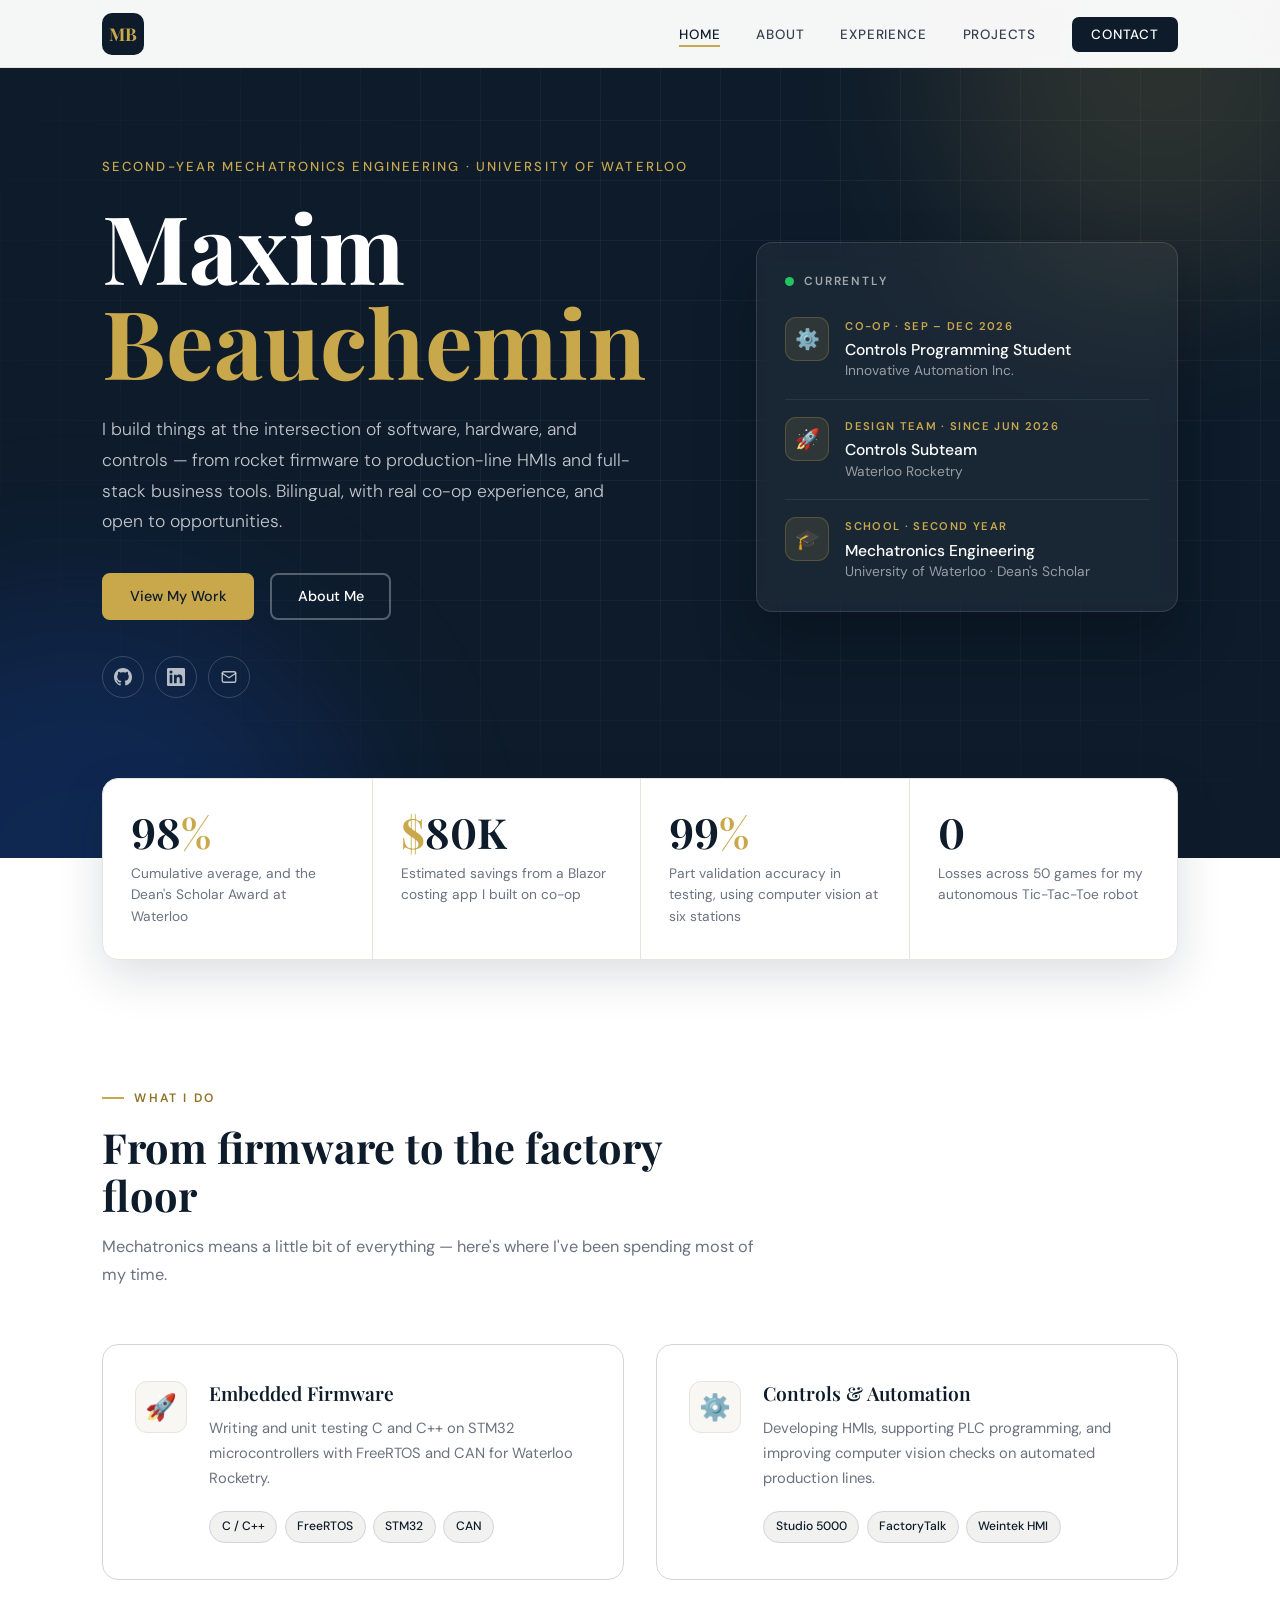
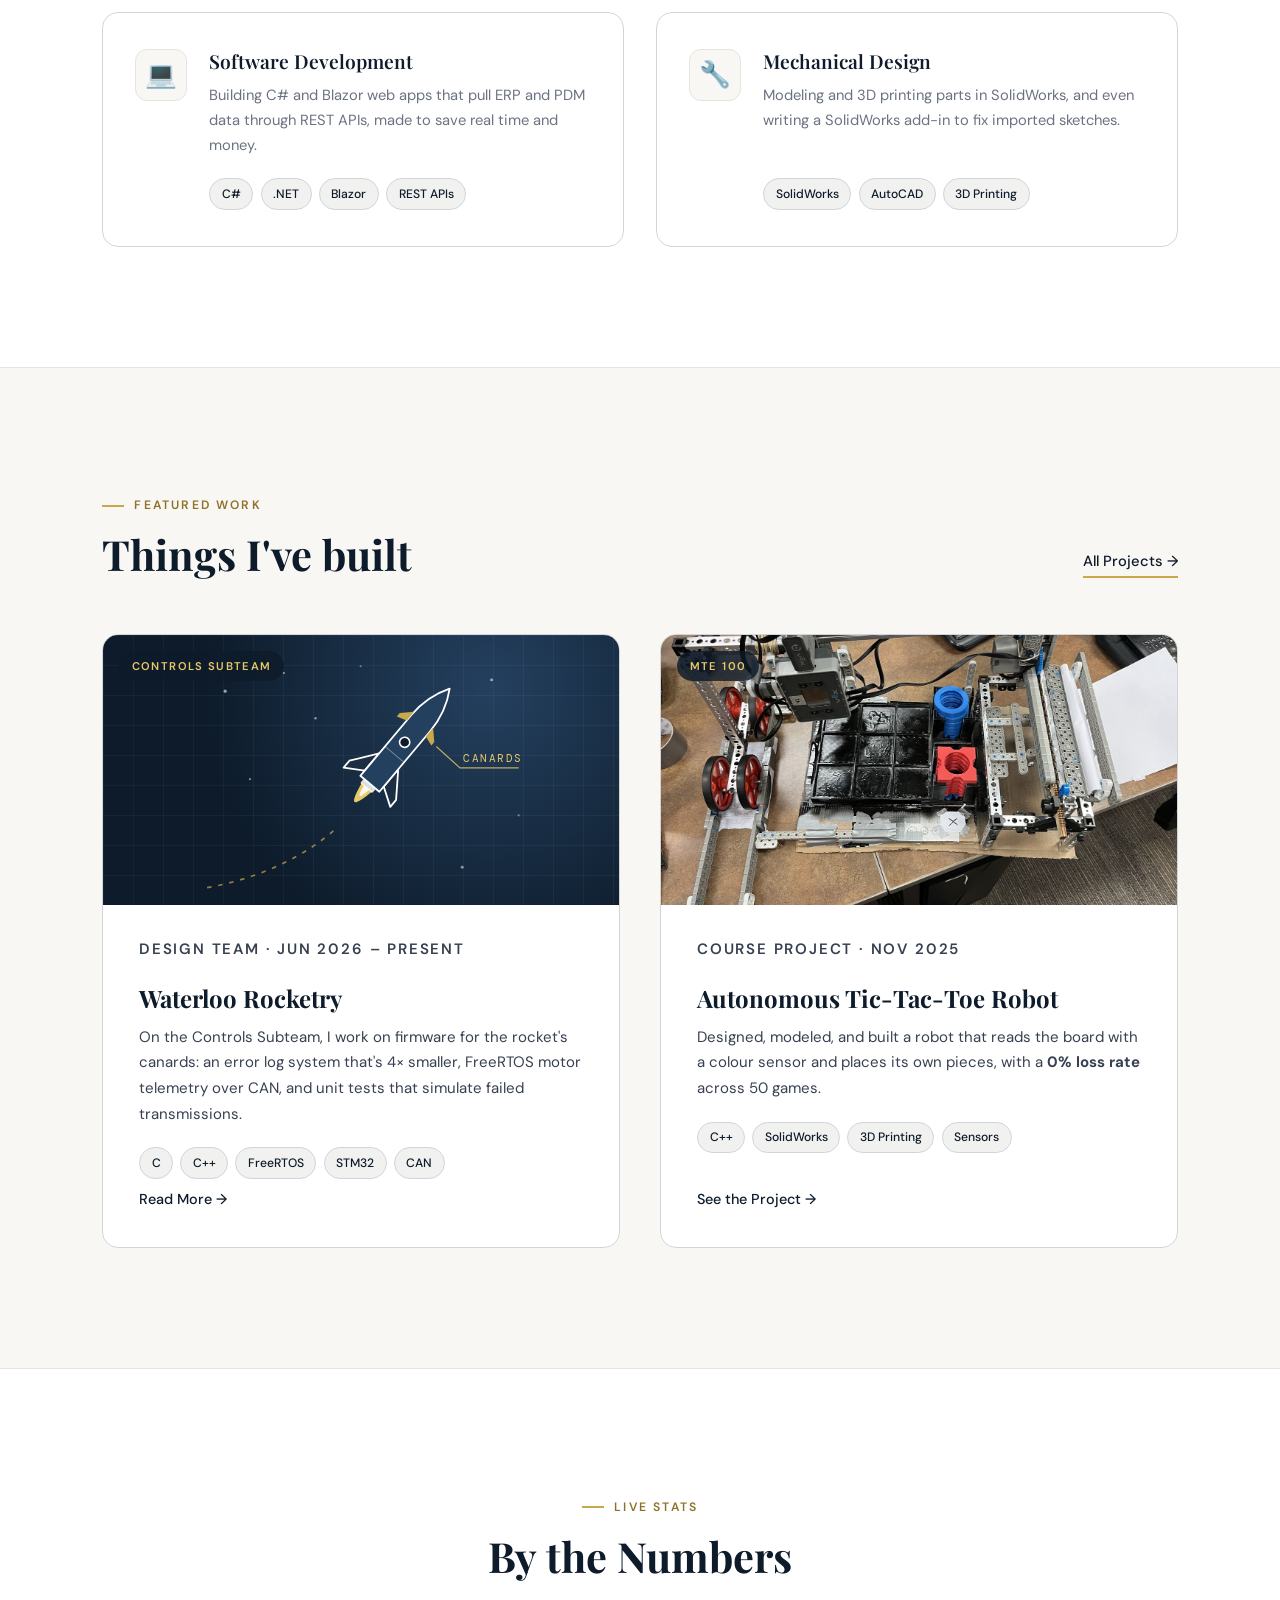
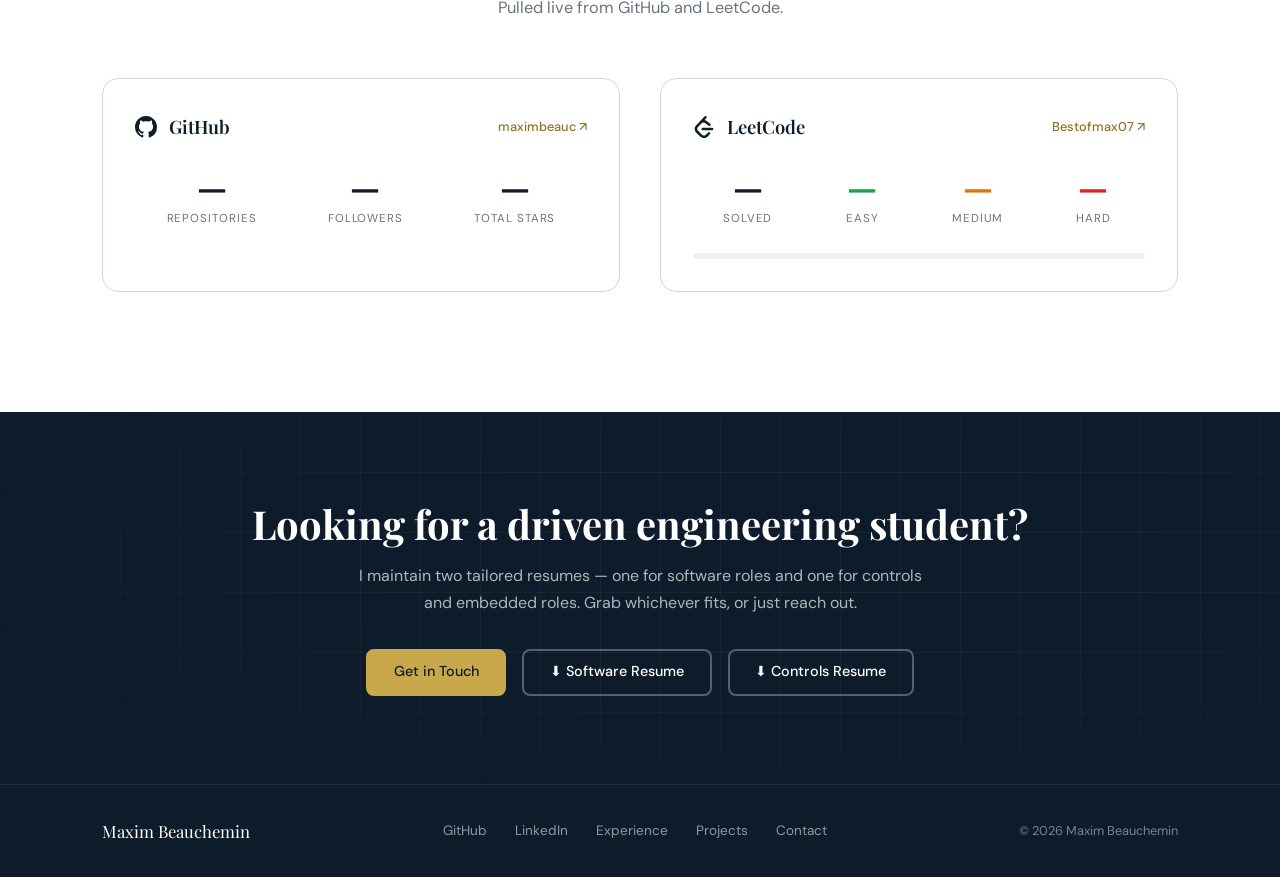
==== commit 8a05b8ef: "Fix stale cached styles, add spacing, and say second year - Version the style.css/main.js links (?v=" ====
--- a/index.html
+++ b/index.html
@@ -16,7 +16,7 @@
   <link rel="preconnect" href="https://fonts.googleapis.com" />
   <link rel="preconnect" href="https://fonts.gstatic.com" crossorigin />
   <link href="https://fonts.googleapis.com/css2?family=Playfair+Display:wght@400;600;700&family=DM+Sans:ital,wght@0,300;0,400;0,500;0,600;1,300&family=DM+Mono:wght@400;500&display=swap" rel="stylesheet"/>
-  <link rel="stylesheet" href="css/style.css" />
+  <link rel="stylesheet" href="css/style.css?v=2" />
   <noscript><style>[data-animate] { opacity: 1; }</style></noscript>
 </head>
 <body>
@@ -51,7 +51,7 @@
 
       <div class="container hero-inner">
         <div class="hero-content">
-          <p class="hero-eyebrow">BASc Mechatronics Engineering · University of Waterloo</p>
+          <p class="hero-eyebrow">Second-Year Mechatronics Engineering · University of Waterloo</p>
           <h1 class="hero-title">
             Maxim<br/>
             <span class="hero-title-accent">Beauchemin</span>
@@ -98,7 +98,7 @@
           <div class="now-item">
             <div class="now-icon">🎓</div>
             <div>
-              <p class="now-meta">School · Since Sep 2025</p>
+              <p class="now-meta">School · Second Year</p>
               <p class="now-role">Mechatronics Engineering</p>
               <p class="now-org">University of Waterloo · Dean's Scholar</p>
             </div>
@@ -356,6 +356,6 @@
     </div>
   </footer>
 
-  <script src="js/main.js"></script>
+  <script src="js/main.js?v=2"></script>
 </body>
 </html>
--- a/css/style.css
+++ b/css/style.css
@@ -60,11 +60,11 @@
 [data-animate].visible { animation: reveal 0.7s cubic-bezier(0.2, 0.7, 0.2, 1) both; }
 
 /* SECTIONS */
-.section { padding: 6rem 0; }
+.section { padding: 7.5rem 0; }
 .section-alt { background: var(--off-white); border-top: 1px solid var(--gray-200); border-bottom: 1px solid var(--gray-200); }
-.section-head { max-width: 660px; margin-bottom: 3rem; }
+.section-head { max-width: 660px; margin-bottom: 3.5rem; }
 .section-head.center { margin-left: auto; margin-right: auto; text-align: center; }
-.section-head-row { display: flex; align-items: flex-end; justify-content: space-between; flex-wrap: wrap; gap: 1.25rem; margin-bottom: 3rem; }
+.section-head-row { display: flex; align-items: flex-end; justify-content: space-between; flex-wrap: wrap; gap: 1.25rem; margin-bottom: 3.5rem; }
 .section-head-row .section-head { margin-bottom: 0; }
 .section-label {
   display: inline-flex; align-items: center; gap: 0.65rem;
@@ -231,12 +231,12 @@
 .stat-label { font-size: 0.86rem; color: var(--gray-500); line-height: 1.55; }
 
 /* HIGHLIGHTS (What I Do / Beyond Engineering) */
-.highlights-grid { display: grid; grid-template-columns: repeat(auto-fit, minmax(240px, 1fr)); gap: 1.5rem; }
+.highlights-grid { display: grid; grid-template-columns: repeat(auto-fit, minmax(240px, 1fr)); gap: 2rem; }
 .highlights-grid.cols-2 { grid-template-columns: repeat(2, 1fr); }
 .highlights-grid.cols-3 { grid-template-columns: repeat(3, 1fr); }
 .highlight-card {
   display: flex; flex-direction: column;
-  padding: 2rem 1.75rem; background: var(--white);
+  padding: 2.25rem 2rem; background: var(--white);
   border: 1px solid var(--gray-300); border-radius: var(--radius-lg);
   transition: transform var(--transition), box-shadow var(--transition), border-color var(--transition);
 }
@@ -250,7 +250,7 @@
 .hc-body { display: flex; flex-direction: column; flex: 1; min-width: 0; }
 
 /* FEATURED PROJECTS (home) */
-.feature-grid { display: grid; grid-template-columns: repeat(2, 1fr); gap: 2rem; }
+.feature-grid { display: grid; grid-template-columns: repeat(2, 1fr); gap: 2.5rem; }
 .feature-card {
   display: flex; flex-direction: column; overflow: hidden;
   background: var(--white); border: 1px solid var(--gray-300); border-radius: var(--radius-lg);
@@ -261,7 +261,7 @@
 .fc-media img { width: 100%; height: 100%; object-fit: cover; transition: transform 0.6s ease; }
 .feature-card:hover .fc-media img { transform: scale(1.04); }
 .fc-chip { position: absolute; top: 1rem; left: 1rem; z-index: 2; font-size: 0.7rem; font-weight: 600; letter-spacing: 0.12em; text-transform: uppercase; color: var(--gold-lt); background: rgba(13,27,42,0.8); padding: 0.35rem 0.8rem; border-radius: 20px; }
-.fc-body { display: flex; flex-direction: column; flex: 1; padding: 1.75rem 2rem 2rem; }
+.fc-body { display: flex; flex-direction: column; flex: 1; padding: 2rem 2.25rem 2.25rem; }
 .fc-meta { font-size: 0.76rem; font-weight: 600; letter-spacing: 0.12em; text-transform: uppercase; color: var(--gold-dk); margin-bottom: 0.45rem; }
 .fc-body h3 { font-family: var(--font-display); font-size: 1.5rem; line-height: 1.25; color: var(--navy); margin-bottom: 0.75rem; }
 .fc-body p { font-size: 0.94rem; color: var(--gray-700); margin-bottom: 1.25rem; }
@@ -278,11 +278,11 @@
   background-size: 30px 30px;
 }
 .rocket-svg { position: relative; display: block; width: 100%; height: auto; }
-.rocket-art .rocket-svg { max-width: 380px; }
+.rocket-art .rocket-svg { width: auto; height: 92%; max-width: 92%; }
 .rocket-label { font-family: var(--font-mono); font-size: 9.5px; letter-spacing: 0.14em; fill: var(--gold-lt); }
 
 /* LIVE STATS */
-.live-stats-grid { display: grid; grid-template-columns: 1fr 1fr; gap: 1.75rem; }
+.live-stats-grid { display: grid; grid-template-columns: 1fr 1fr; gap: 2.5rem; }
 .ls-card {
   background: var(--white);
   border: 1px solid var(--gray-300);
@@ -336,21 +336,21 @@
 .page-subtitle { margin-top: 1rem; max-width: 580px; font-size: 1.08rem; font-weight: 300; color: rgba(255,255,255,0.72); }
 
 /* ABOUT */
-.about-grid { display: grid; grid-template-columns: minmax(0, 1.25fr) minmax(0, 1fr); gap: 4.5rem; align-items: start; }
+.about-grid { display: grid; grid-template-columns: minmax(0, 1.25fr) minmax(0, 1fr); gap: 5.5rem; align-items: start; }
 .about-bio h2 { font-family: var(--font-display); font-size: 2.2rem; color: var(--navy); margin-bottom: 1.25rem; }
-.about-bio p { font-size: 0.98rem; color: var(--gray-700); margin-bottom: 1.1rem; line-height: 1.8; }
+.about-bio p { font-size: 1rem; color: var(--gray-700); margin-bottom: 1.4rem; line-height: 1.85; }
 .about-bio strong { color: var(--navy); font-weight: 600; }
 .about-bio .resume-buttons { margin-top: 2rem; }
 .skills-card { padding: 2.25rem 2rem; background: var(--off-white); border: 1px solid var(--gray-200); border-radius: var(--radius-lg); }
 .skills-card > h3 { font-family: var(--font-display); font-size: 1.4rem; color: var(--navy); margin-bottom: 1.5rem; }
 .skills-card .tag { background: var(--white); }
-.skill-group { margin-bottom: 1.5rem; }
+.skill-group { margin-bottom: 1.85rem; }
 .skill-group:last-child { margin-bottom: 0; }
 .skill-group-label { font-size: 0.72rem; font-weight: 600; text-transform: uppercase; letter-spacing: 0.12em; color: var(--gray-500); margin-bottom: 0.6rem; }
 
 /* EDUCATION */
 .edu-card { display: flex; align-items: flex-start; gap: 1.75rem; padding: 2.25rem; background: var(--white); border: 1px solid var(--gray-300); border-radius: var(--radius-lg); }
-.edu-card + .edu-card { margin-top: 1.25rem; }
+.edu-card + .edu-card { margin-top: 2rem; }
 .edu-logo { width: 60px; height: 60px; flex-shrink: 0; display: flex; align-items: center; justify-content: center; background: var(--navy); color: var(--gold); font-family: var(--font-display); font-weight: 700; font-size: 1.1rem; border-radius: 12px; }
 .edu-info { flex: 1; min-width: 0; }
 .edu-info h3 { font-family: var(--font-display); font-size: 1.35rem; color: var(--navy); margin-bottom: 0.2rem; }
@@ -374,11 +374,11 @@
 .timeline { position: relative; padding-left: 2.75rem; }
 .timeline::before { content: ''; position: absolute; left: 10px; top: 2rem; bottom: 2rem; width: 2px; background: linear-gradient(to bottom, var(--gold), var(--gray-300)); }
 .tl-item { position: relative; }
-.tl-item + .tl-item { margin-top: 2rem; }
+.tl-item + .tl-item { margin-top: 2.75rem; }
 .tl-dot { position: absolute; left: -2.75rem; top: 2.1rem; width: 22px; height: 22px; display: flex; align-items: center; justify-content: center; }
 .tl-dot::before { content: ''; width: 14px; height: 14px; border-radius: 50%; background: var(--white); border: 3px solid var(--gold); }
 .tl-item.current .tl-dot::before { background: var(--gold); box-shadow: 0 0 0 5px rgba(201,168,76,0.22); }
-.exp-card { padding: 2rem 2.25rem; background: var(--white); border: 1px solid var(--gray-300); border-radius: var(--radius-lg); transition: border-color var(--transition), box-shadow var(--transition); }
+.exp-card { padding: 2.5rem 2.75rem; background: var(--white); border: 1px solid var(--gray-300); border-radius: var(--radius-lg); transition: border-color var(--transition), box-shadow var(--transition); }
 .exp-card:hover { border-color: var(--gold); box-shadow: var(--shadow); }
 .exp-header { display: flex; justify-content: space-between; align-items: flex-start; flex-wrap: wrap; gap: 0.75rem 1rem; margin-bottom: 1rem; }
 .exp-header h3 { font-family: var(--font-display); font-size: 1.4rem; line-height: 1.25; color: var(--navy); margin-bottom: 0.2rem; }
@@ -389,13 +389,13 @@
 .badge-current::before { content: ''; width: 7px; height: 7px; border-radius: 50%; background: var(--green); animation: pulse 2s infinite; }
 .exp-summary { font-size: 0.97rem; color: var(--gray-700); line-height: 1.75; max-width: 780px; }
 .exp-summary strong { color: var(--navy); font-weight: 600; }
-.impact-grid { display: grid; grid-template-columns: repeat(3, 1fr); gap: 1rem; margin-top: 1.5rem; }
+.impact-grid { display: grid; grid-template-columns: repeat(3, 1fr); gap: 1.25rem; margin-top: 1.75rem; }
 .impact { padding: 1.25rem 1.25rem 1.1rem; background: var(--off-white); border: 1px solid var(--gray-200); border-radius: 12px; }
 .impact-num { display: block; font-family: var(--font-display); font-size: 1.9rem; font-weight: 700; line-height: 1; color: var(--navy); margin-bottom: 0.55rem; }
 .impact-num small { font-size: 0.55em; font-weight: 600; color: var(--gold-dk); }
 .impact-label { font-size: 0.84rem; color: var(--gray-500); line-height: 1.55; }
 .exp-tags { display: flex; flex-wrap: wrap; gap: 0.45rem; margin-top: 1.5rem; }
-.also-card { display: flex; align-items: center; gap: 1.5rem; margin-top: 3rem; padding: 1.75rem 2rem; background: var(--off-white); border: 1px dashed var(--gold); border-radius: var(--radius-lg); }
+.also-card { display: flex; align-items: center; gap: 1.5rem; margin-top: 4rem; padding: 1.75rem 2rem; background: var(--off-white); border: 1px dashed var(--gold); border-radius: var(--radius-lg); }
 .also-icon { flex-shrink: 0; width: 56px; height: 56px; display: flex; align-items: center; justify-content: center; font-size: 1.6rem; background: var(--navy); border-radius: 14px; }
 .also-text { flex: 1; }
 .also-text h3 { font-family: var(--font-display); font-size: 1.2rem; color: var(--navy); margin-bottom: 0.2rem; }
@@ -404,14 +404,14 @@
 /* PROJECTS */
 .project-block {
   display: grid; grid-template-columns: minmax(0, 1.15fr) minmax(0, 1fr); gap: 3rem 3.5rem; align-items: start;
-  padding: 3rem; background: var(--white); border: 1px solid var(--gray-300); border-radius: 20px; box-shadow: var(--shadow);
-}
-.project-block + .project-block { margin-top: 3rem; }
+  padding: 3.5rem; background: var(--white); border: 1px solid var(--gray-300); border-radius: 20px; box-shadow: var(--shadow);
+}
+.project-block + .project-block { margin-top: 4.5rem; }
 .pf-label { font-size: 0.76rem; font-weight: 600; letter-spacing: 0.12em; text-transform: uppercase; color: var(--gold-dk); margin-bottom: 0.7rem; }
 .pf-header h2 { font-family: var(--font-display); font-size: clamp(1.8rem, 3vw, 2.25rem); line-height: 1.2; color: var(--navy); margin-bottom: 1rem; }
 .pf-desc { font-size: 0.97rem; color: var(--gray-700); line-height: 1.75; margin-bottom: 1.25rem; }
 .pf-desc strong, .pf-bullets strong { color: var(--navy); font-weight: 600; }
-.pf-bullets { display: flex; flex-direction: column; gap: 0.55rem; margin-bottom: 1.5rem; }
+.pf-bullets { display: flex; flex-direction: column; gap: 0.75rem; margin-bottom: 1.75rem; }
 .pf-bullets li { position: relative; padding-left: 1.3rem; font-size: 0.93rem; color: var(--gray-700); line-height: 1.65; }
 .pf-bullets li::before { content: '→'; position: absolute; left: 0; color: var(--gold); font-size: 0.85rem; }
 .pf-tags { margin-bottom: 1.75rem; }
@@ -437,7 +437,7 @@
 
 /* Photos */
 .pf-photo { display: block; overflow: hidden; border-radius: var(--radius-lg); box-shadow: var(--shadow-lg); cursor: zoom-in; }
-.pf-photo img { width: 100%; height: auto; aspect-ratio: 4 / 3; object-fit: cover; transition: transform 0.6s ease; }
+.pf-photo img { width: 100%; height: auto; max-height: 60vh; aspect-ratio: 4 / 3; object-fit: cover; transition: transform 0.6s ease; }
 .pf-photo:hover img { transform: scale(1.03); }
 .photo-hint { margin-top: 0.75rem; font-size: 0.8rem; color: var(--gray-500); text-align: center; }
 .gallery { display: grid; grid-template-columns: repeat(5, 1fr); gap: 0.9rem; }
@@ -449,7 +449,7 @@
 .project-video { width: 100%; aspect-ratio: 16 / 9; display: block; border: none; }
 
 /* GitHub project cards */
-.projects-grid { display: grid; grid-template-columns: repeat(3, 1fr); gap: 1.75rem; }
+.projects-grid { display: grid; grid-template-columns: repeat(3, 1fr); gap: 2rem; }
 .project-card {
   display: flex; flex-direction: column;
   padding: 1.75rem; background: var(--white);
@@ -474,11 +474,11 @@
 .lightbox { position: fixed; inset: 0; z-index: 2000; display: none; align-items: center; justify-content: center; padding: 4.5rem 5.5rem; background: rgba(8,15,24,0.94); }
 .lightbox.open { display: flex; animation: fadeIn 0.25s ease; }
 .lb-figure { display: flex; flex-direction: column; align-items: center; max-width: 100%; max-height: 100%; }
-.lb-img { max-width: 100%; max-height: calc(100vh - 11rem); border-radius: 10px; box-shadow: 0 20px 60px rgba(0,0,0,0.5); }
+.lb-img { max-width: min(100%, 1100px); max-height: calc(100vh - 11rem); cursor: zoom-out; border-radius: 10px; box-shadow: 0 20px 60px rgba(0,0,0,0.5); }
 .lb-caption { margin-top: 1rem; font-size: 0.92rem; color: rgba(255,255,255,0.8); text-align: center; }
 .lb-count { display: block; margin-top: 0.2rem; font-family: var(--font-mono); font-size: 0.75rem; color: rgba(255,255,255,0.45); }
 .lb-btn {
-  position: absolute; width: 48px; height: 48px; display: flex; align-items: center; justify-content: center;
+  position: absolute; z-index: 2; width: 48px; height: 48px; display: flex; align-items: center; justify-content: center;
   border-radius: 50%; border: 1px solid rgba(255,255,255,0.25); background: rgba(255,255,255,0.06);
   color: var(--white); font-size: 1.5rem; line-height: 1; cursor: pointer;
   transition: background var(--transition), color var(--transition), border-color var(--transition);
@@ -493,7 +493,7 @@
 .contact-info h2 { font-family: var(--font-display); font-size: 2.2rem; color: var(--navy); margin-bottom: 1rem; }
 .contact-info p { font-size: 0.98rem; color: var(--gray-700); margin-bottom: 1rem; line-height: 1.75; }
 .contact-info strong { color: var(--navy); font-weight: 600; }
-.contact-links { display: flex; flex-direction: column; gap: 0.9rem; margin-top: 2rem; }
+.contact-links { display: flex; flex-direction: column; gap: 1.1rem; margin-top: 2.25rem; }
 .contact-link-card { display: flex; align-items: center; gap: 1rem; padding: 1rem 1.25rem; background: var(--white); border: 1px solid var(--gray-300); border-radius: 12px; transition: border-color var(--transition), transform var(--transition), box-shadow var(--transition); }
 .contact-link-card:hover { border-color: var(--gold); transform: translateX(4px); box-shadow: var(--shadow); }
 .clc-icon { width: 42px; height: 42px; flex-shrink: 0; display: flex; align-items: center; justify-content: center; border-radius: 10px; background: var(--navy); color: var(--gold); }
